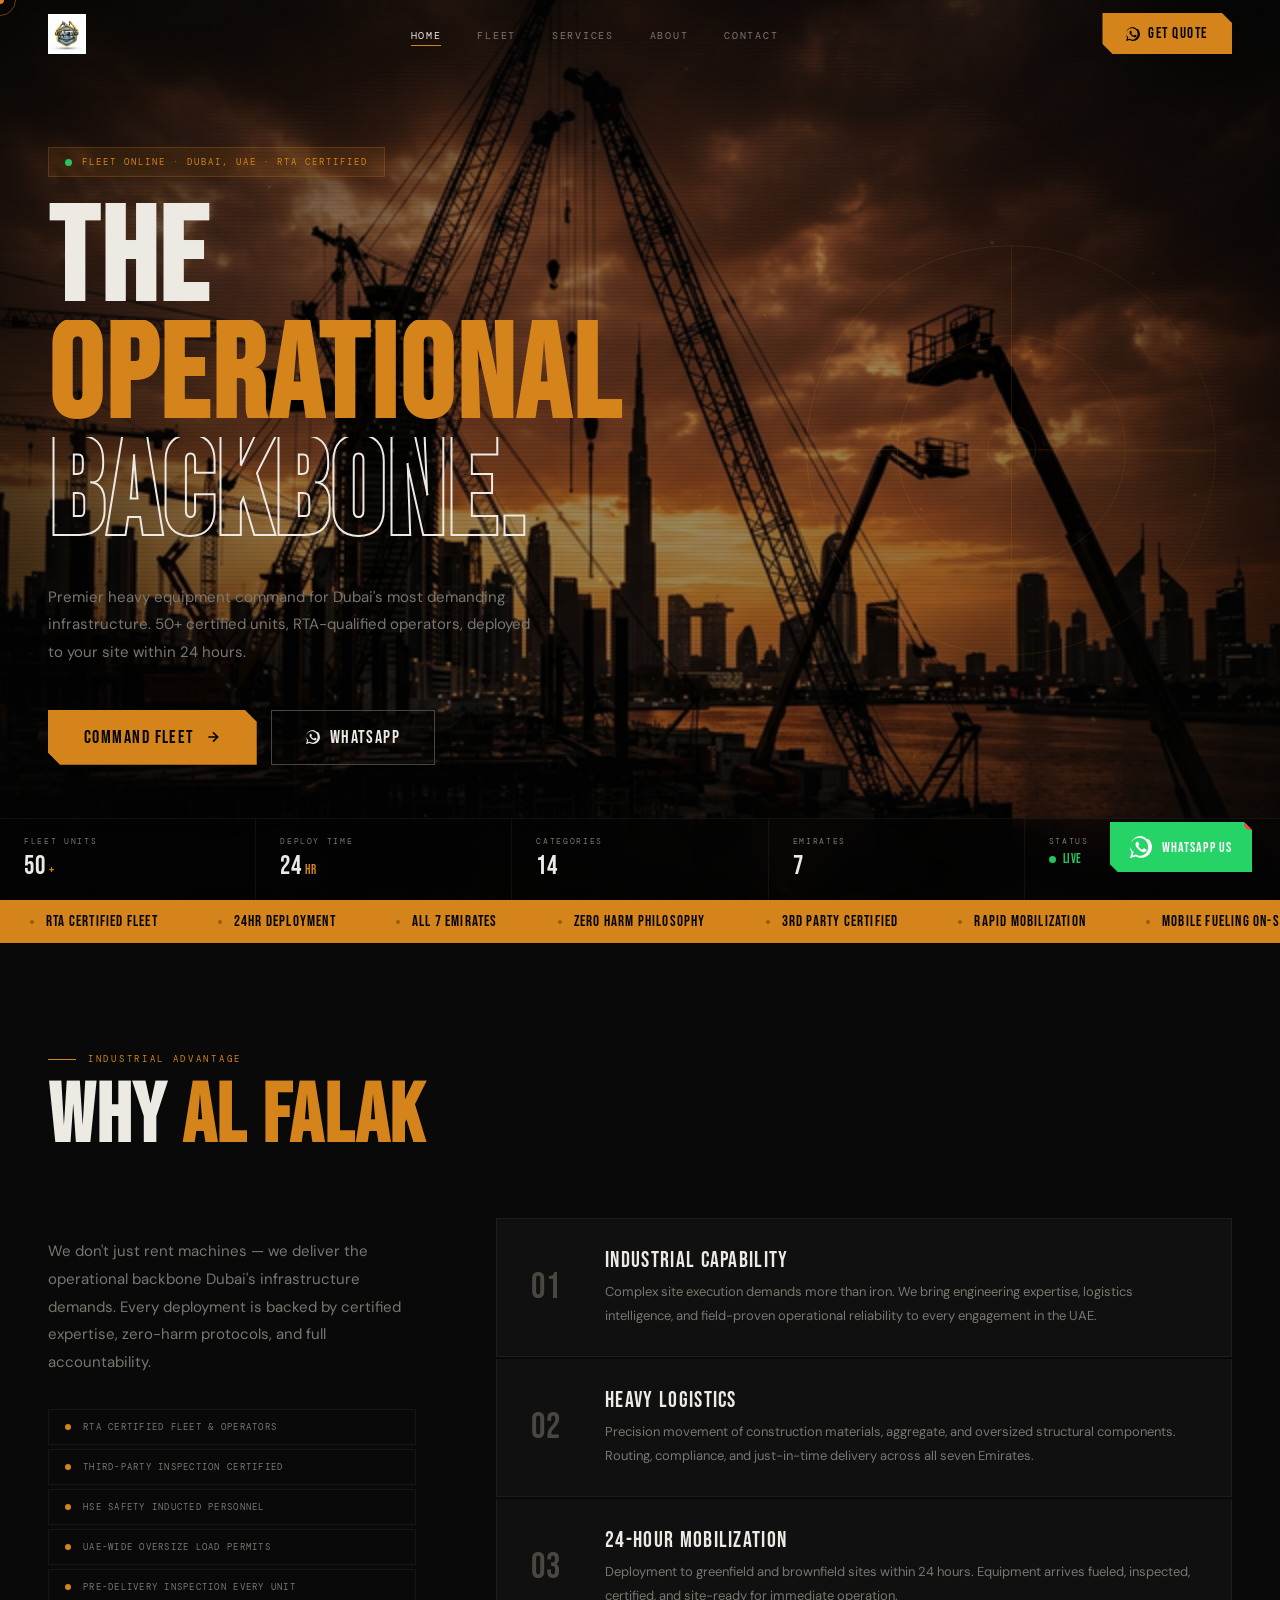
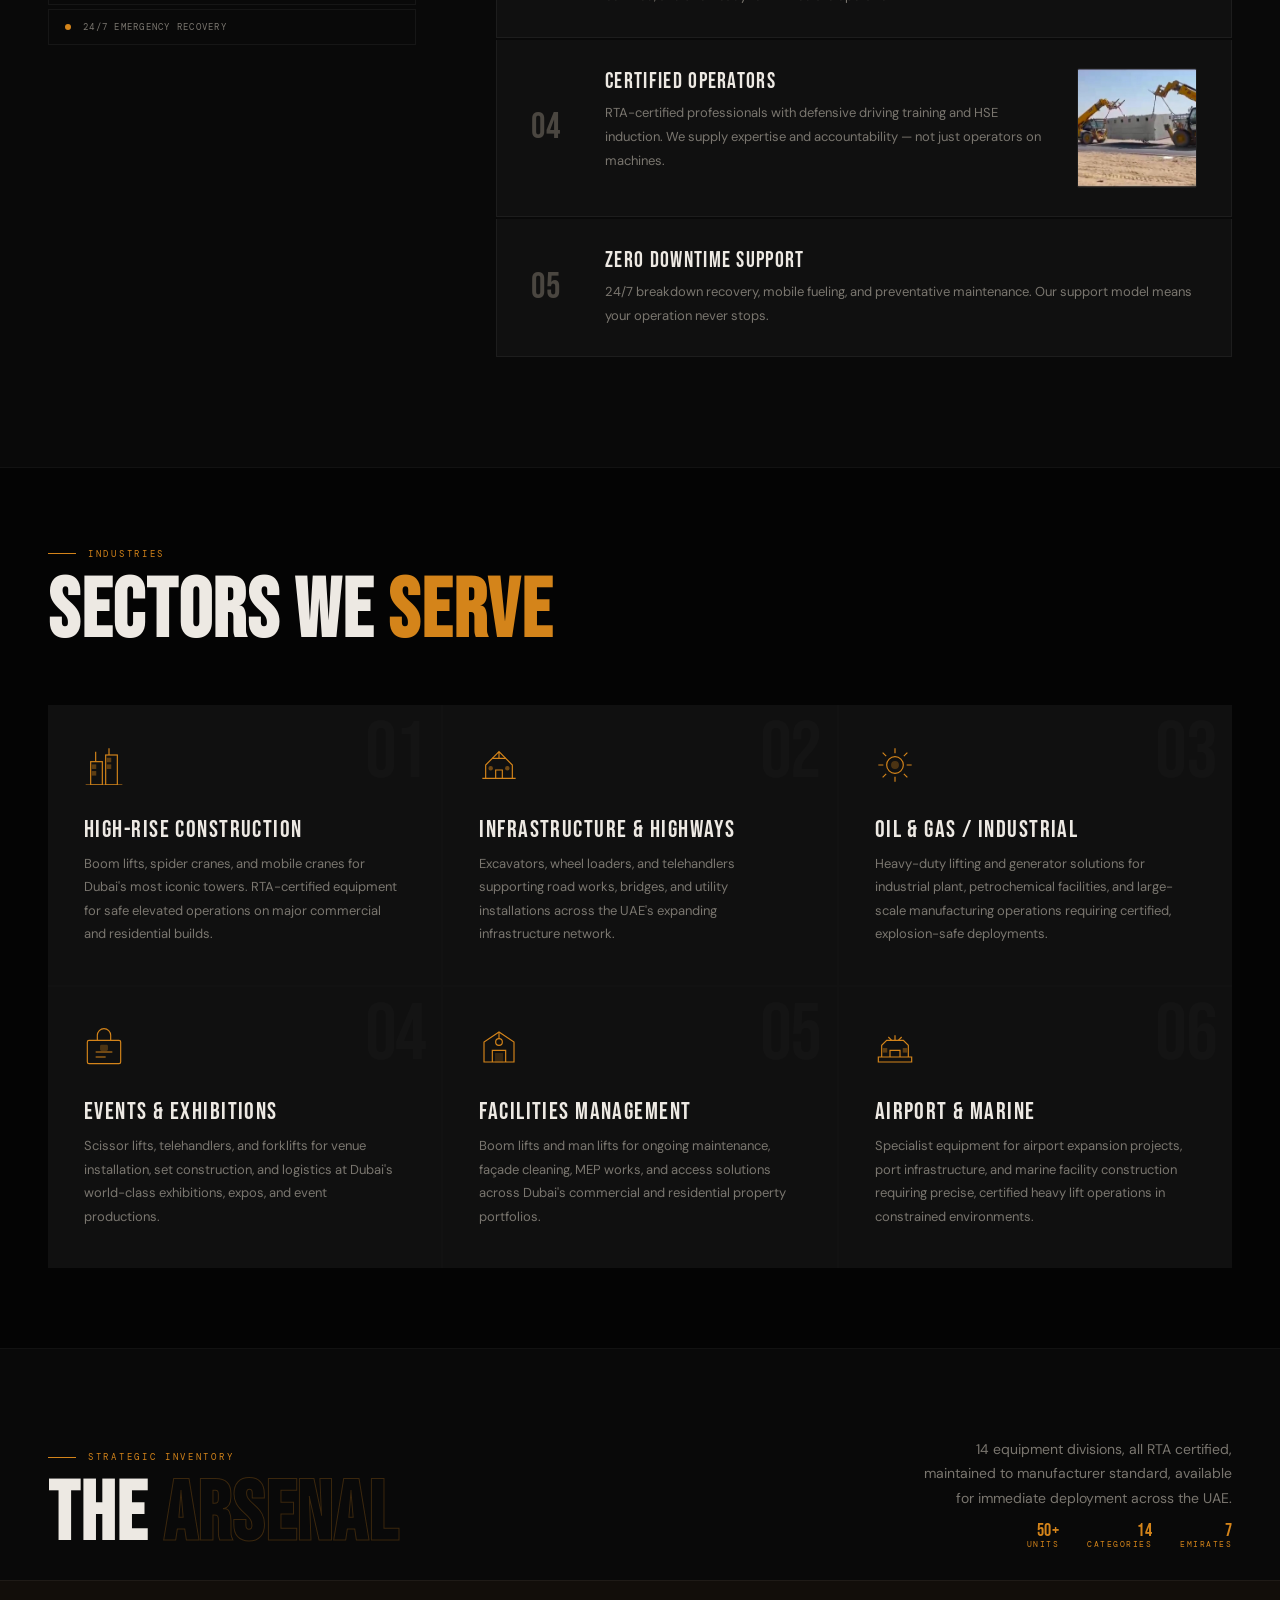
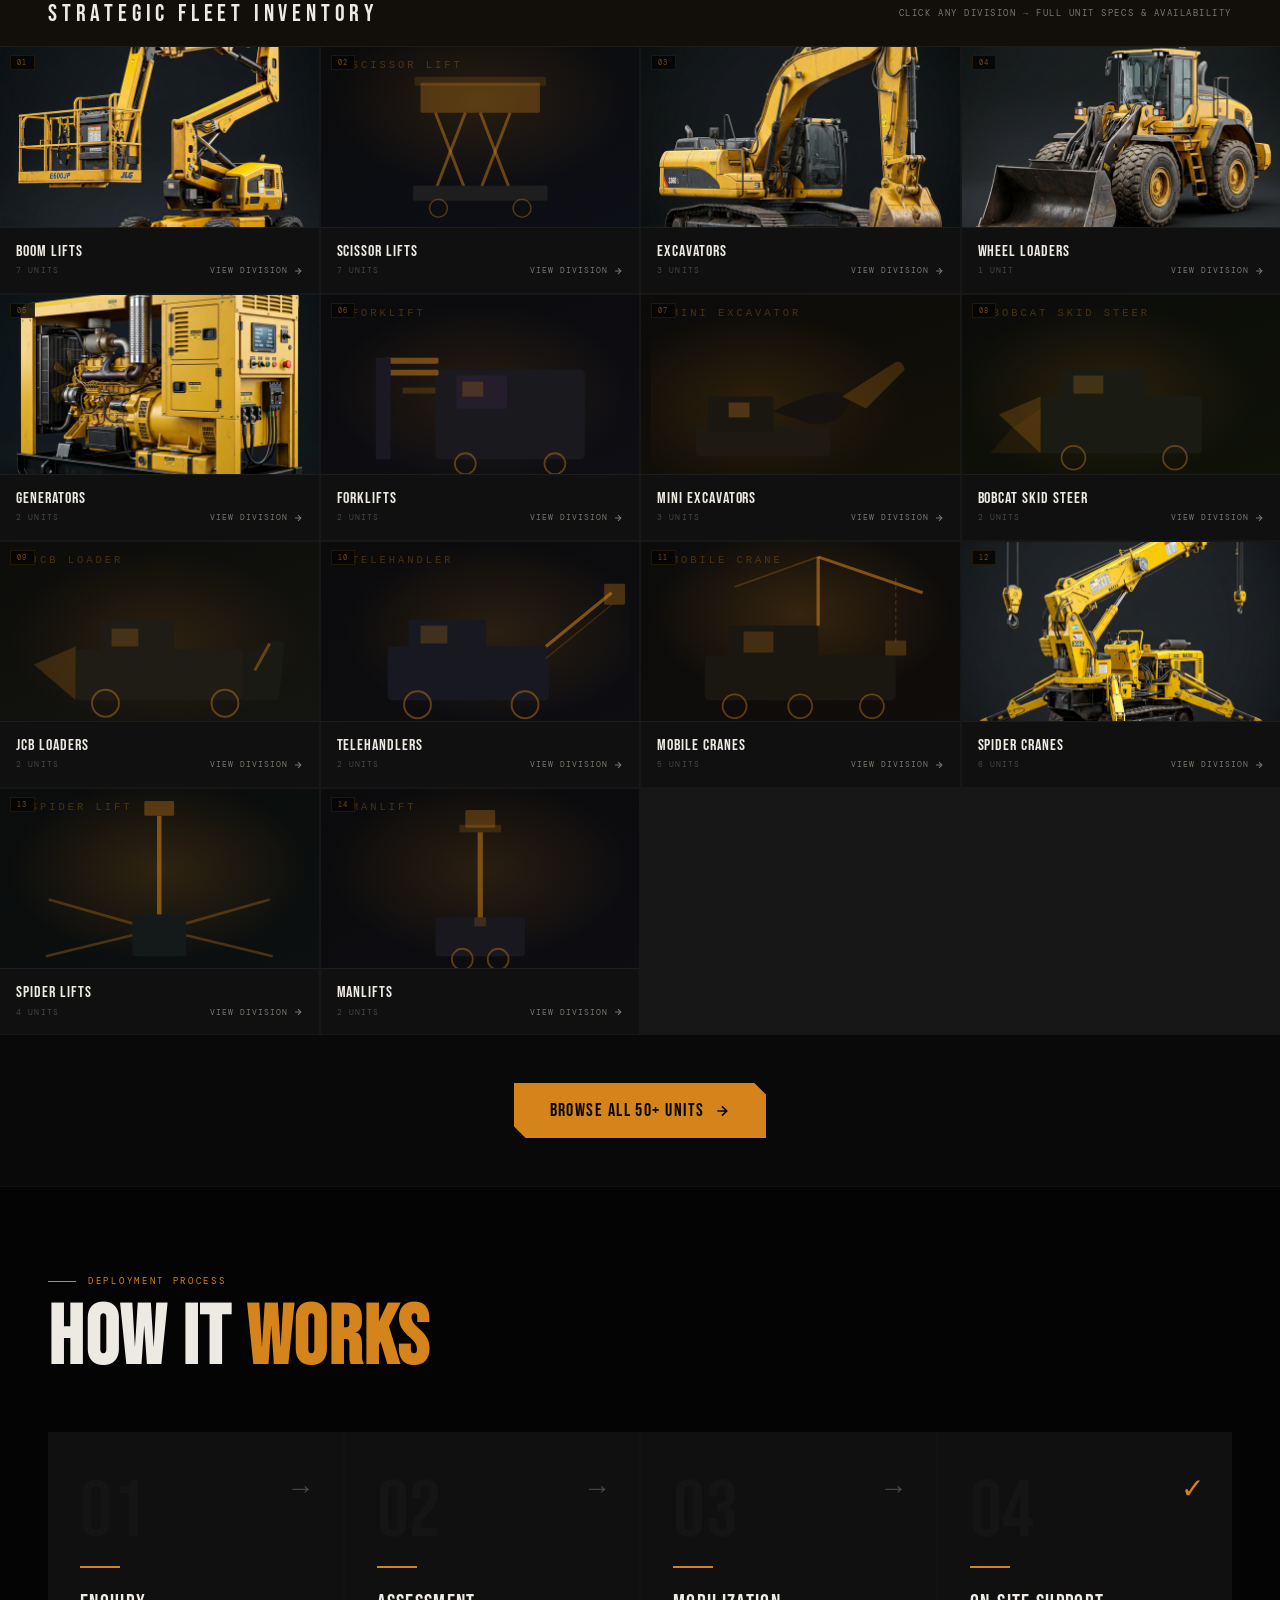
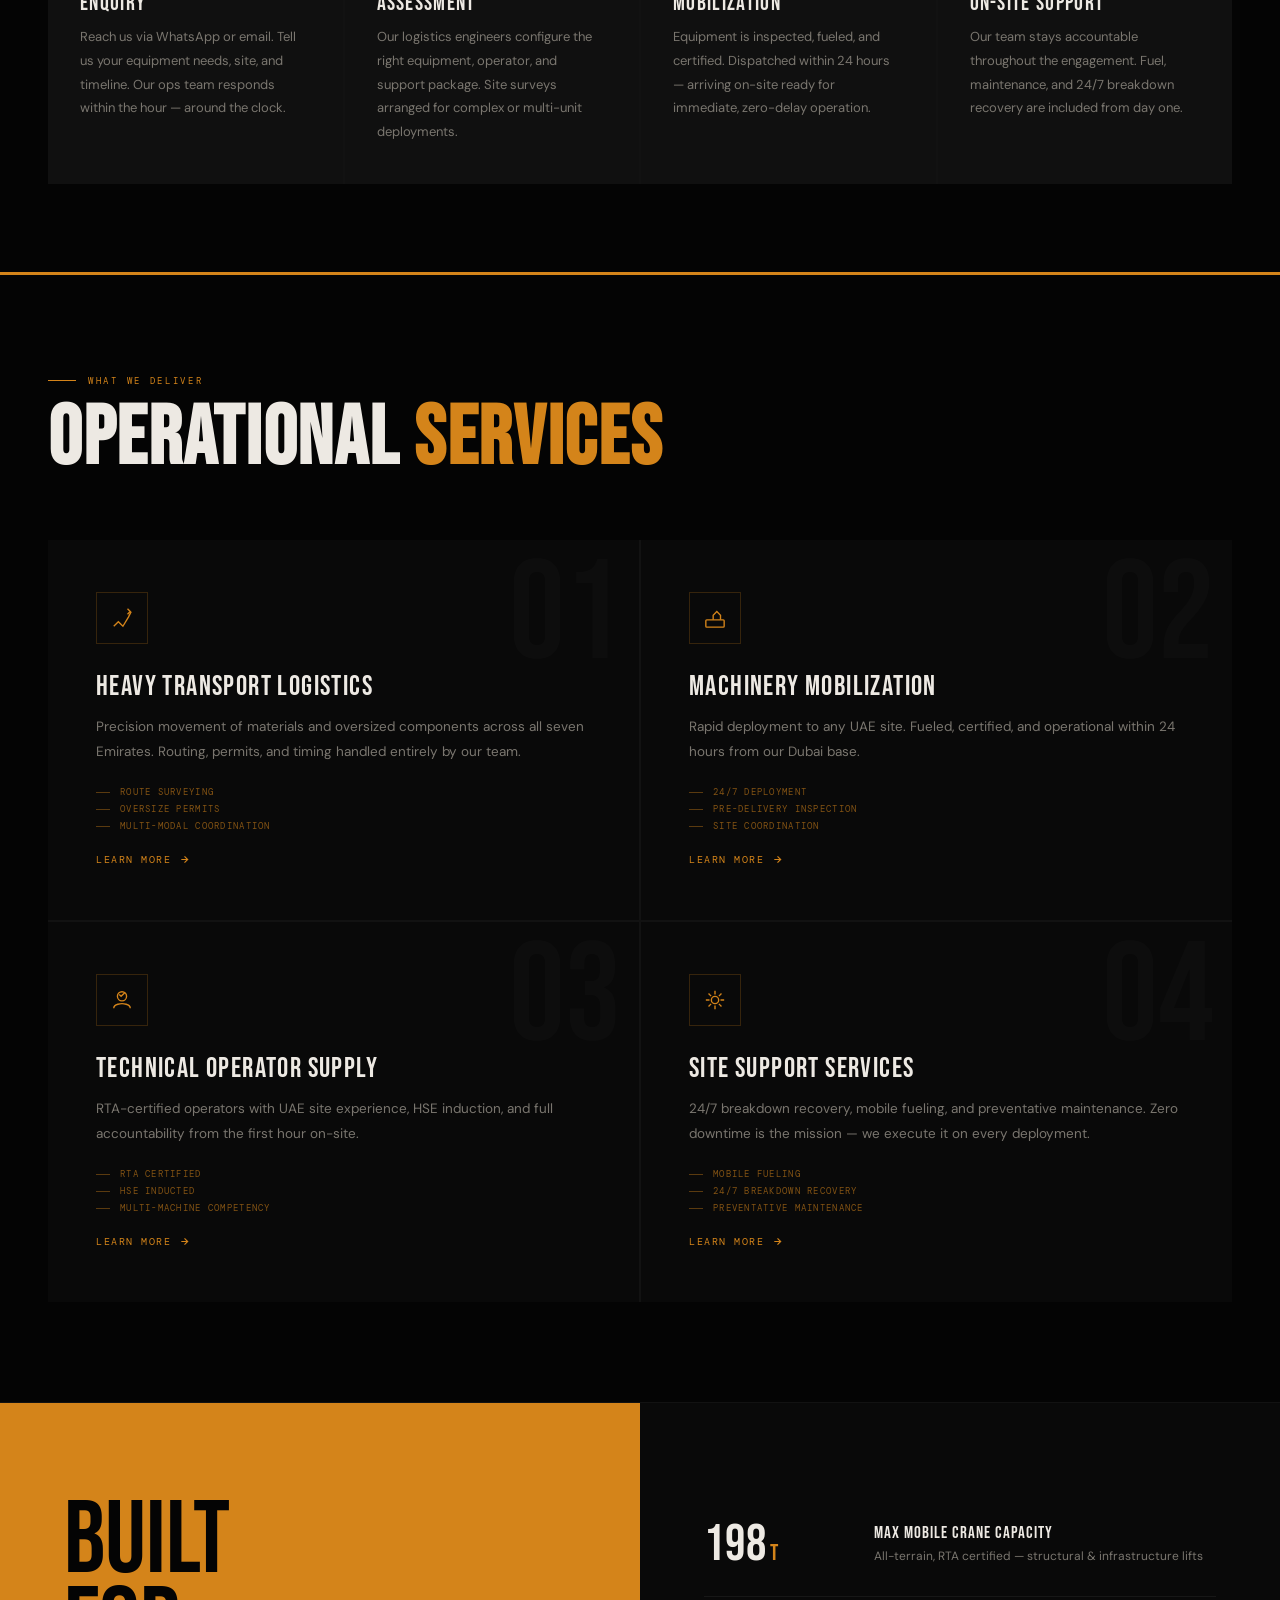
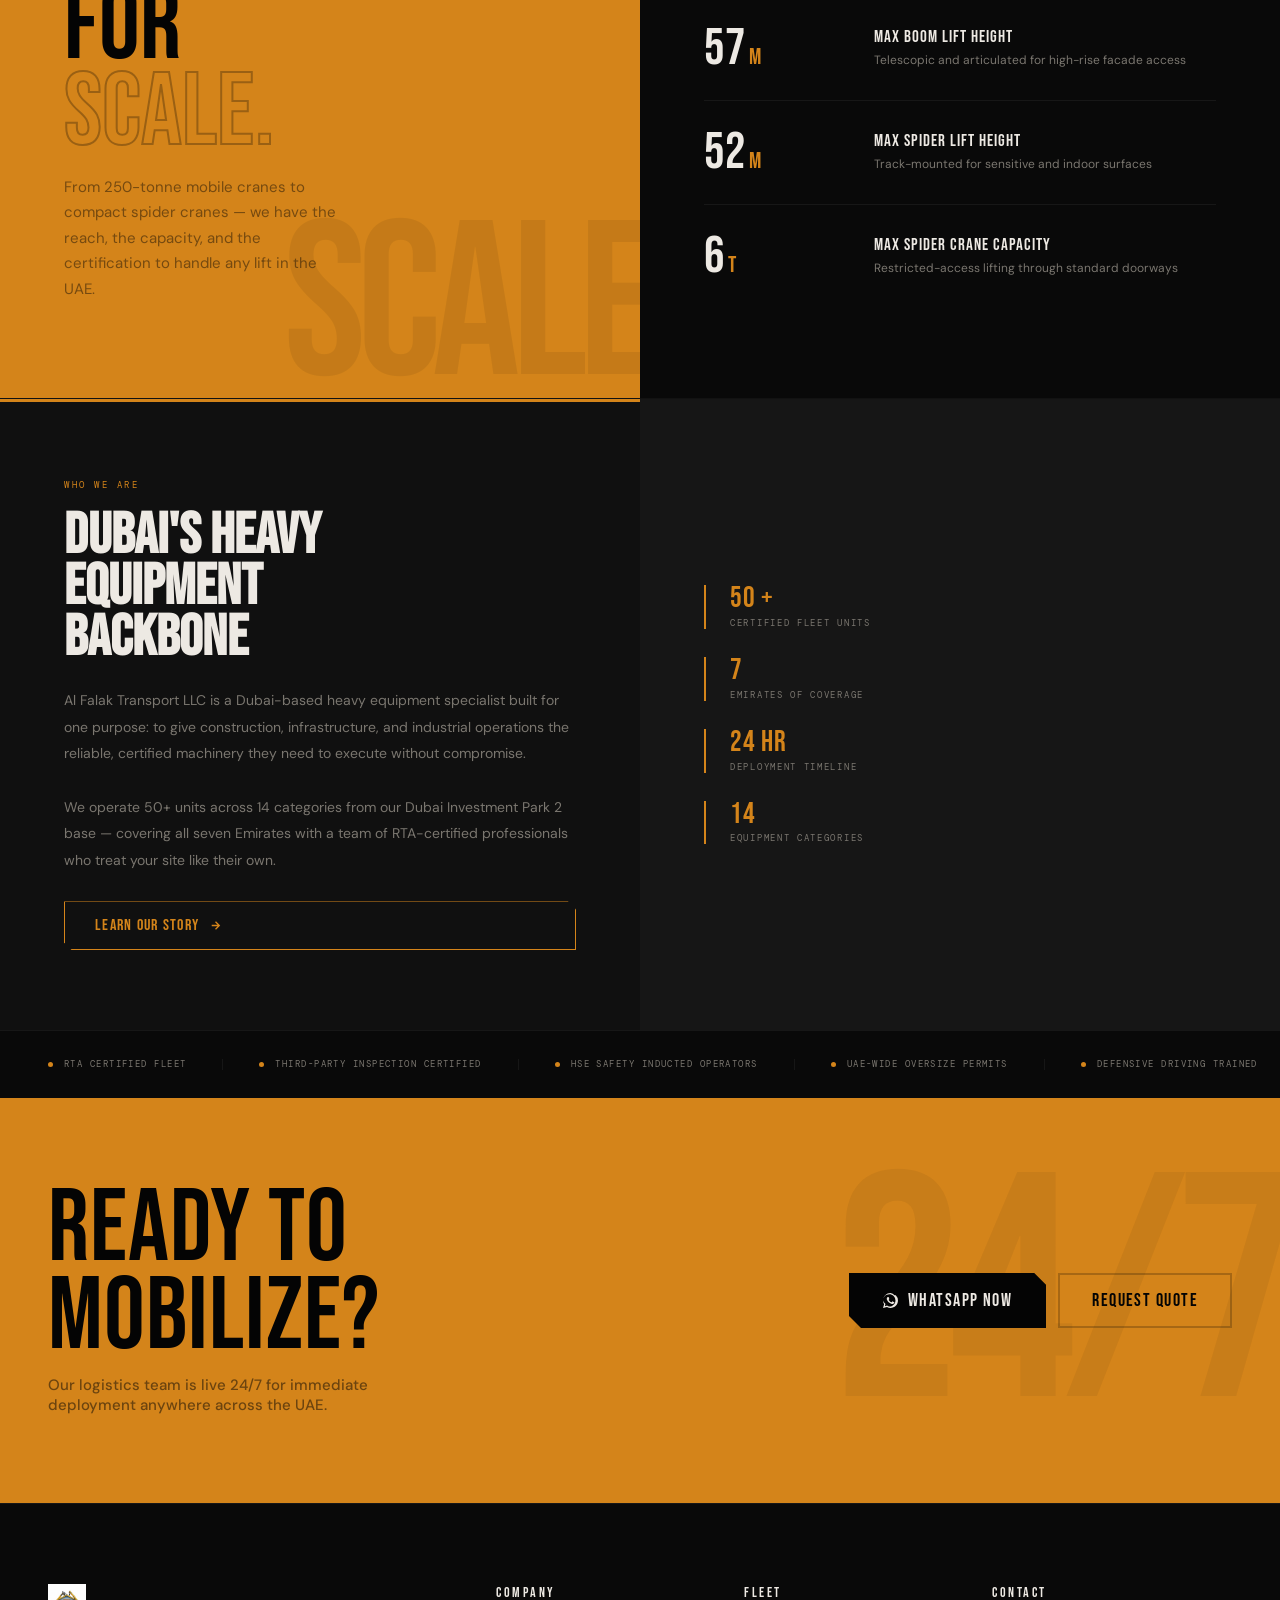
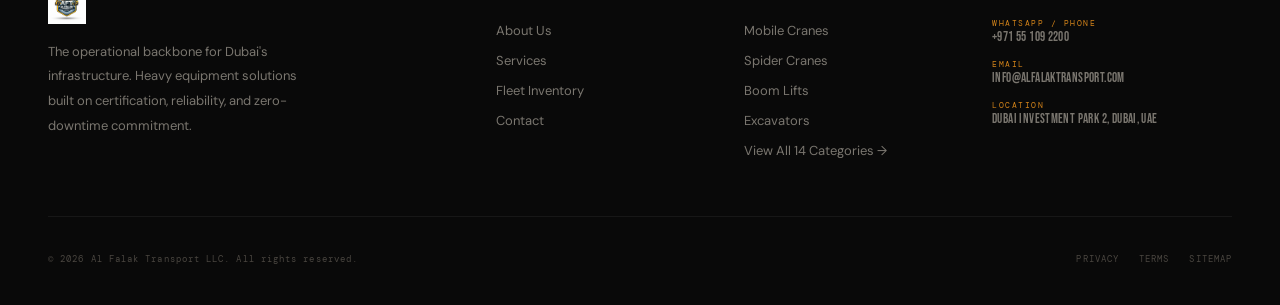
==== index.html @ 66dac96b "first commit" ====
<!DOCTYPE html>
<html lang="en">

<head>
  <meta charset="UTF-8">
  <meta name="viewport" content="width=device-width,initial-scale=1">
  <title>Al Falak Transport LLC — Dubai's Heavy Equipment Command</title>
  <link rel="preconnect" href="https://fonts.googleapis.com">
  <link
    href="https://fonts.googleapis.com/css2?family=Bebas+Neue&family=DM+Mono:ital,wght@0,300;0,400;0,500;1,300&family=DM+Sans:ital,opsz,wght@0,9..40,300;0,9..40,400;0,9..40,500;1,9..40,300&display=swap"
    rel="stylesheet">
  <style>
    :root {
      --bg: #040404;
      --s1: #090909;
      --s2: #101010;
      --s3: #161616;
      --s4: #1d1d1d;
      --border: rgba(255, 255, 255, .055);
      --ba: rgba(212, 132, 26, .22);
      --amber: #D4841A;
      --a2: #F09820;
      --adim: rgba(212, 132, 26, .1);
      --w: #EDE9E3;
      --g1: #7A766F;
      --g2: #4A4640;
      --D: 'Bebas Neue', cursive;
      --M: 'DM Mono', monospace;
      --B: 'DM Sans', sans-serif;
    }

    *,
    *::before,
    *::after {
      margin: 0;
      padding: 0;
      box-sizing: border-box
    }

    html {
      scroll-behavior: smooth
    }

    body {
      background: var(--bg);
      color: var(--w);
      font-family: var(--B);
      overflow-x: hidden;
      cursor: none
    }

    a {
      text-decoration: none;
      color: inherit
    }

    img {
      display: block;
      width: 100%;
      height: 100%;
      object-fit: cover
    }

    /* PRELOADER */
    #PL {
      position: fixed;
      inset: 0;
      z-index: 9999;
      background: var(--bg);
      display: flex;
      flex-direction: column;
      align-items: center;
      justify-content: center;
      gap: 32px;
      transition: opacity .55s ease, visibility .55s ease
    }

    #PL.done {
      opacity: 0;
      visibility: hidden;
      pointer-events: none
    }

    .pl-word {
      font-family: var(--D);
      font-size: clamp(48px, 8vw, 88px);
      letter-spacing: .1em;
      display: flex;
      overflow: hidden
    }

    .pl-l {
      display: inline-block;
      transform: translateY(120%);
      opacity: 0;
      animation: plUp .5s cubic-bezier(.16, 1, .3, 1) forwards
    }

    .pl-bar-bg {
      width: 200px;
      height: 2px;
      background: var(--g2)
    }

    .pl-bar {
      height: 100%;
      background: var(--amber);
      width: 0;
      transition: width 1.1s cubic-bezier(.16, 1, .3, 1)
    }

    .pl-st {
      font-family: var(--M);
      font-size: 9px;
      letter-spacing: .28em;
      color: var(--g1);
      text-transform: uppercase
    }

    @keyframes plUp {
      to {
        transform: translateY(0);
        opacity: 1
      }
    }

    /* CURSOR */
    #CUR {
      width: 8px;
      height: 8px;
      background: var(--amber);
      border-radius: 50%;
      position: fixed;
      pointer-events: none;
      z-index: 9990;
      transform: translate(-50%, -50%);
      transition: width .2s, height .2s
    }

    #CUR2 {
      width: 32px;
      height: 32px;
      border: 1px solid rgba(212, 132, 26, .45);
      border-radius: 50%;
      position: fixed;
      pointer-events: none;
      z-index: 9989;
      transform: translate(-50%, -50%);
      transition: all .25s
    }

    body.hov #CUR {
      width: 13px;
      height: 13px
    }

    body.hov #CUR2 {
      width: 46px;
      height: 46px;
      border-color: var(--amber)
    }

    body.click #CUR {
      transform: translate(-50%, -50%) scale(.6)
    }

    /* FLOATING WHATSAPP */
    .wa-float {
      position: fixed;
      bottom: 28px;
      right: 28px;
      z-index: 8000;
      display: flex;
      flex-direction: column;
      align-items: flex-end;
      gap: 10px
    }

    .wa-bubble {
      display: flex;
      align-items: center;
      gap: 10px;
      background: #25D366;
      padding: 14px 20px;
      clip-path: polygon(0 0, calc(100% - 8px) 0, 100% 8px, 100% 100%, 8px 100%, 0 calc(100% - 8px));
      cursor: pointer;
      transition: transform .2s;
      text-decoration: none;
      box-shadow: 0 4px 24px rgba(37, 211, 102, .3)
    }

    .wa-bubble:hover {
      transform: translateY(-3px)
    }

    .wa-bubble svg {
      flex-shrink: 0
    }

    .wa-label {
      font-family: var(--D);
      font-size: 14px;
      letter-spacing: .08em;
      color: #fff;
      white-space: nowrap
    }

    .wa-ping {
      position: absolute;
      top: -4px;
      right: -4px;
      width: 12px;
      height: 12px;
      border-radius: 50%;
      background: #ff4444;
      animation: ping 1.8s ease-in-out infinite
    }

    @keyframes ping {

      0%,
      100% {
        transform: scale(1);
        opacity: 1
      }

      50% {
        transform: scale(1.5);
        opacity: 0
      }
    }

    /* NAV */
    nav {
      position: fixed;
      top: 0;
      inset-inline: 0;
      z-index: 800;
      height: 68px;
      display: flex;
      align-items: center;
      justify-content: space-between;
      padding: 0 48px;
      border-bottom: 1px solid transparent;
      transition: background .4s, border-color .4s;
      backdrop-filter: blur(0)
    }

    nav.scrolled {
      background: rgba(4, 4, 4, .94);
      border-color: var(--border);
      backdrop-filter: blur(24px)
    }

    .logo {
      display: flex;
      align-items: center;
      gap: 12px
    }

    .lt1 {
      font-family: var(--D);
      font-size: 22px;
      letter-spacing: .12em;
      line-height: 1;
      color: var(--w)
    }

    .lt2 {
      font-family: var(--M);
      font-size: 8px;
      letter-spacing: .24em;
      color: var(--amber);
      text-transform: uppercase
    }

    .nav-links {
      display: flex;
      gap: 36px;
      list-style: none
    }

    .nav-links a {
      font-family: var(--M);
      font-size: 9.5px;
      letter-spacing: .18em;
      text-transform: uppercase;
      color: var(--g1);
      transition: color .2s;
      position: relative
    }

    .nav-links a::after {
      content: '';
      position: absolute;
      bottom: -4px;
      left: 0;
      right: 0;
      height: 1px;
      background: var(--amber);
      transform: scaleX(0);
      transform-origin: right;
      transition: transform .3s
    }

    .nav-links a:hover,
    .nav-links a.active {
      color: var(--w)
    }

    .nav-links a:hover::after,
    .nav-links a.active::after {
      transform: scaleX(1);
      transform-origin: left
    }

    .nav-cta {
      display: flex;
      align-items: center;
      gap: 8px;
      padding: 11px 24px;
      background: var(--amber);
      color: var(--bg);
      font-family: var(--D);
      font-size: 15px;
      letter-spacing: .1em;
      clip-path: polygon(0 0, calc(100% - 10px) 0, 100% 10px, 100% 100%, 10px 100%, 0 calc(100% - 10px));
      position: relative;
      overflow: hidden;
      transition: transform .2s
    }

    .nav-cta::before {
      content: '';
      position: absolute;
      inset: 0;
      background: var(--a2);
      transform: translateX(-101%);
      transition: transform .3s cubic-bezier(.16, 1, .3, 1)
    }

    .nav-cta span,
    .nav-cta svg {
      position: relative;
      z-index: 1
    }

    .nav-cta:hover::before {
      transform: translateX(0)
    }

    /* HERO */
    .hero {
      min-height: 100vh;
      position: relative;
      display: flex;
      flex-direction: column;
      justify-content: center;
      overflow: hidden;
      padding: 100px 48px 88px
    }

    #heroCanvas {
      position: absolute;
      inset: 0;
      z-index: 0
    }

    .h-grid {
      position: absolute;
      inset: 0;
      z-index: 1;
      background-image: repeating-linear-gradient(0deg, transparent, transparent 79px, rgba(212, 132, 26, .024) 79px, rgba(212, 132, 26, .024) 80px), repeating-linear-gradient(90deg, transparent, transparent 79px, rgba(212, 132, 26, .024) 79px, rgba(212, 132, 26, .024) 80px)
    }

    .h-scan {
      position: absolute;
      inset: 0;
      z-index: 2;
      background: repeating-linear-gradient(0deg, transparent, transparent 3px, rgba(0, 0, 0, .07) 3px, rgba(0, 0, 0, .07) 4px);
      pointer-events: none
    }

    .h-vig {
      position: absolute;
      inset: 0;
      z-index: 3;
      background: radial-gradient(ellipse at center, transparent 40%, rgba(4, 4, 4, .9) 100%);
      pointer-events: none
    }

    .radar {
      position: absolute;
      right: 5%;
      top: 50%;
      transform: translateY(-50%);
      width: clamp(250px, 32vw, 480px);
      aspect-ratio: 1;
      z-index: 2;
      opacity: .15
    }

    .r-ring {
      position: absolute;
      inset: 0;
      border-radius: 50%;
      border: 1px solid var(--amber)
    }

    .r-ring:nth-child(2) {
      inset: 22%
    }

    .r-ring:nth-child(3) {
      inset: 44%
    }

    .r-ring:nth-child(4) {
      inset: 66%
    }

    .r-cross {
      position: absolute;
      inset: 0;
      background: linear-gradient(var(--amber), var(--amber)) center/1px 100% no-repeat, linear-gradient(var(--amber), var(--amber)) center/100% 1px no-repeat
    }

    .r-sweep {
      position: absolute;
      inset: 0;
      border-radius: 50%;
      overflow: hidden
    }

    .r-sweep::after {
      content: '';
      position: absolute;
      top: 50%;
      left: 50%;
      width: 50%;
      height: 2px;
      background: linear-gradient(to right, transparent, var(--amber));
      transform-origin: left center;
      animation: sweep 4s linear infinite
    }

    @keyframes sweep {
      from {
        transform: rotate(0)
      }

      to {
        transform: rotate(360deg)
      }
    }

    .hero-content {
      position: relative;
      z-index: 5;
      max-width: 820px
    }

    .hero-badge {
      display: inline-flex;
      align-items: center;
      gap: 10px;
      margin-bottom: 26px;
      padding: 8px 16px;
      border: 1px solid var(--ba);
      background: var(--adim)
    }

    .hero-badge .dot {
      width: 7px;
      height: 7px;
      border-radius: 50%;
      background: #22c55e;
      animation: blink 1.4s ease-in-out infinite;
      flex-shrink: 0
    }

    .hero-badge span {
      font-family: var(--M);
      font-size: 9px;
      letter-spacing: .22em;
      color: var(--amber);
      text-transform: uppercase
    }

    @keyframes blink {

      0%,
      100% {
        opacity: 1
      }

      50% {
        opacity: .25
      }
    }

    .hero-h1 {
      font-family: var(--D);
      font-size: clamp(76px, 10.5vw, 162px);
      line-height: .87;
      letter-spacing: .02em;
      text-transform: uppercase;
      margin-bottom: 30px
    }

    .hero-h1 .line {
      display: block;
      overflow: hidden
    }

    .hero-h1 .line span {
      display: block;
      transform: translateY(110%);
      animation: slideUp .9s cubic-bezier(.16, 1, .3, 1) forwards
    }

    .hero-h1 .l1 span {
      animation-delay: .1s
    }

    .hero-h1 .l2 span {
      animation-delay: .22s;
      color: var(--amber)
    }

    .hero-h1 .l3 span {
      animation-delay: .34s
    }

    .hero-h1 .stroke {
      -webkit-text-stroke: 2px var(--w);
      color: transparent
    }

    .hero-desc {
      font-size: 15px;
      line-height: 1.82;
      color: var(--g1);
      max-width: 500px;
      margin-bottom: 44px;
      opacity: 0;
      animation: fadeUp .8s ease .7s forwards
    }

    .hero-ctas {
      display: flex;
      gap: 14px;
      flex-wrap: wrap;
      opacity: 0;
      animation: fadeUp .8s ease .86s forwards
    }

    .btn-fire {
      display: inline-flex;
      align-items: center;
      gap: 10px;
      padding: 17px 36px;
      background: var(--amber);
      color: var(--bg);
      font-family: var(--D);
      font-size: 18px;
      letter-spacing: .08em;
      clip-path: polygon(0 0, calc(100% - 12px) 0, 100% 12px, 100% 100%, 12px 100%, 0 calc(100% - 12px));
      position: relative;
      overflow: hidden;
      transition: transform .2s
    }

    .btn-fire::before {
      content: '';
      position: absolute;
      inset: 0;
      background: var(--a2);
      transform: translateX(-101%);
      transition: transform .35s cubic-bezier(.16, 1, .3, 1)
    }

    .btn-fire:hover {
      transform: translateY(-3px)
    }

    .btn-fire:hover::before {
      transform: translateX(0)
    }

    .btn-fire span,
    .btn-fire svg {
      position: relative;
      z-index: 1
    }

    .btn-outline {
      display: inline-flex;
      align-items: center;
      gap: 10px;
      padding: 16px 34px;
      border: 1px solid var(--g2);
      color: var(--w);
      font-family: var(--D);
      font-size: 18px;
      letter-spacing: .08em;
      transition: border-color .2s, color .2s, transform .2s
    }

    .btn-outline:hover {
      border-color: var(--amber);
      color: var(--amber);
      transform: translateY(-3px)
    }

    .hero-strip {
      position: absolute;
      bottom: 0;
      inset-inline: 0;
      z-index: 5;
      display: flex;
      border-top: 1px solid var(--border);
      background: rgba(4, 4, 4, .55);
      backdrop-filter: blur(16px)
    }

    .hs-item {
      flex: 1;
      padding: 18px 24px;
      border-right: 1px solid var(--border);
      display: flex;
      flex-direction: column;
      gap: 5px
    }

    .hs-item:last-child {
      border-right: none
    }

    .hs-lbl {
      font-family: var(--M);
      font-size: 7.5px;
      letter-spacing: .22em;
      color: var(--g1);
      text-transform: uppercase
    }

    .hs-val {
      font-family: var(--D);
      font-size: 26px;
      letter-spacing: .04em;
      color: var(--w);
      display: flex;
      align-items: baseline;
      gap: 3px
    }

    .hs-val .u {
      font-size: 13px;
      color: var(--amber)
    }

    /* TICKER */
    .ticker {
      background: var(--amber);
      padding: 12px 0;
      overflow: hidden
    }

    .ticker-track {
      display: flex;
      width: max-content;
      animation: tickRoll 24s linear infinite
    }

    .ticker-item {
      display: flex;
      align-items: center;
      gap: 12px;
      padding: 0 30px;
      white-space: nowrap;
      font-family: var(--D);
      font-size: 15px;
      letter-spacing: .08em;
      color: var(--bg)
    }

    .ticker-sep {
      width: 4px;
      height: 4px;
      background: rgba(4, 4, 4, .3);
      border-radius: 50%;
      flex-shrink: 0
    }

    @keyframes tickRoll {
      from {
        transform: translateX(0)
      }

      to {
        transform: translateX(-50%)
      }
    }

    /* WHY SECTION — dark bg */
    .why-sec {
      padding: 110px 48px;
      background: var(--s1)
    }

    .sec-label {
      font-family: var(--M);
      font-size: 9px;
      letter-spacing: .3em;
      color: var(--amber);
      text-transform: uppercase;
      display: flex;
      align-items: center;
      gap: 12px;
      margin-bottom: 16px
    }

    .sec-label::before {
      content: '';
      width: 28px;
      height: 1px;
      background: var(--amber);
      flex-shrink: 0
    }

    .sec-h {
      font-family: var(--D);
      font-size: clamp(50px, 6.5vw, 104px);
      line-height: .88;
      letter-spacing: .02em;
      text-transform: uppercase
    }

    .sec-h .acc {
      color: var(--amber)
    }

    .sec-h .ghost {
      -webkit-text-stroke: 1px rgba(212, 132, 26, .25);
      color: transparent
    }

    .why-layout {
      display: grid;
      grid-template-columns: 1fr 2fr;
      gap: 80px;
      align-items: start;
      margin-top: 64px
    }

    .why-sticky {
      position: sticky;
      top: 100px
    }

    .why-sub {
      font-size: 15px;
      line-height: 1.85;
      color: var(--g1);
      margin-top: 20px;
      margin-bottom: 32px
    }

    .why-certs {
      display: flex;
      flex-direction: column;
      gap: 4px
    }

    .cert-row {
      display: flex;
      align-items: center;
      gap: 12px;
      padding: 11px 16px;
      border: 1px solid var(--border);
      font-family: var(--M);
      font-size: 9px;
      letter-spacing: .14em;
      color: var(--g1);
      text-transform: uppercase;
      transition: border-color .3s, color .3s, background .3s
    }

    .cert-row:hover {
      border-color: var(--ba);
      color: var(--amber);
      background: rgba(212, 132, 26, .03)
    }

    .cert-dot {
      width: 6px;
      height: 6px;
      border-radius: 50%;
      background: var(--amber);
      flex-shrink: 0
    }

    .why-cards {
      display: flex;
      flex-direction: column;
      gap: 2px
    }

    .wc {
      display: grid;
      grid-template-columns: 52px 1fr;
      gap: 22px;
      padding: 28px 34px;
      background: var(--s2);
      border: 1px solid var(--border);
      border-top: none;
      position: relative;
      overflow: hidden;
      transition: background .3s, border-color .3s;
      cursor: default
    }

    .wc:first-child {
      border-top: 1px solid var(--border)
    }

    .wc::before {
      content: '';
      position: absolute;
      left: 0;
      top: 0;
      bottom: 0;
      width: 3px;
      background: var(--amber);
      transform: scaleY(0);
      transform-origin: bottom;
      transition: transform .4s cubic-bezier(.16, 1, .3, 1)
    }

    .wc:hover {
      background: var(--s3);
      border-color: var(--ba)
    }

    .wc:hover::before {
      transform: scaleY(1)
    }

    .wc-n {
      font-family: var(--D);
      font-size: 36px;
      letter-spacing: .04em;
      color: var(--g2);
      align-self: center;
      transition: color .3s
    }

    .wc:hover .wc-n {
      color: var(--amber)
    }

    .wc-ttl {
      font-family: var(--D);
      font-size: 22px;
      letter-spacing: .06em;
      text-transform: uppercase;
      color: var(--w);
      margin-bottom: 6px
    }

    .wc-txt {
      font-size: 13px;
      line-height: 1.85;
      color: var(--g1)
    }

    /* SECTORS — slightly lighter + amber line */
    .sectors-sec {
      background: var(--bg);
      border-top: 1px solid var(--border);
      border-bottom: 1px solid var(--border);
      padding: 80px 48px
    }

    .sectors-grid {
      display: grid;
      grid-template-columns: repeat(3, 1fr);
      gap: 2px;
      background: var(--border);
      margin-top: 56px
    }

    .sector-card {
      background: var(--s2);
      padding: 40px 36px;
      position: relative;
      overflow: hidden;
      transition: background .3s;
      cursor: default
    }

    .sector-card:hover {
      background: var(--s3)
    }

    .sc-icon {
      width: 48px;
      height: 48px;
      margin-bottom: 22px;
      color: var(--amber);
      transition: transform .3s
    }

    .sector-card:hover .sc-icon {
      transform: translateY(-3px)
    }

    .sc-ttl {
      font-family: var(--D);
      font-size: 24px;
      letter-spacing: .06em;
      text-transform: uppercase;
      color: var(--w);
      margin-bottom: 8px
    }

    .sc-txt {
      font-size: 13px;
      line-height: 1.8;
      color: var(--g1)
    }

    .sc-ghost {
      position: absolute;
      right: 16px;
      top: 8px;
      font-family: var(--D);
      font-size: 80px;
      line-height: 1;
      color: rgba(255, 255, 255, .02);
      letter-spacing: -.02em;
      pointer-events: none;
      text-transform: uppercase;
      transition: color .4s
    }

    .sector-card:hover .sc-ghost {
      color: rgba(212, 132, 26, .04)
    }

    /* FLEET SECTION */
    .fleet-sec {
      background: var(--s1);
      overflow: hidden
    }

    .fleet-hd {
      padding: 88px 48px 0;
      display: grid;
      grid-template-columns: 1fr 1fr;
      gap: 40px;
      align-items: end
    }

    .fleet-hd-right {
      display: flex;
      flex-direction: column;
      align-items: flex-end;
      gap: 12px
    }

    .fleet-hd-sub {
      font-size: 14px;
      color: var(--g1);
      line-height: 1.75;
      text-align: right;
      max-width: 320px
    }

    .fleet-counts {
      display: flex;
      gap: 28px
    }

    .fc-item {
      display: flex;
      flex-direction: column;
      align-items: flex-end
    }

    .fci-val {
      font-family: var(--D);
      font-size: 38px;
      letter-spacing: .03em;
      color: var(--w);
      line-height: 1;
      display: flex;
      align-items: baseline;
      gap: 2px
    }

    .fci-val span {
      font-size: 18px;
      color: var(--amber)
    }

    .fci-lbl {
      font-family: var(--M);
      font-size: 7.5px;
      letter-spacing: .18em;
      color: var(--g1);
      text-transform: uppercase
    }

    .arsenal-bar {
      margin-top: 28px;
      padding: 18px 48px;
      border-top: 1px solid var(--border);
      border-bottom: 1px solid var(--border);
      background: rgba(212, 132, 26, .04);
      display: flex;
      align-items: center;
      justify-content: space-between;
      flex-wrap: wrap;
      gap: 12px
    }

    .ab-title {
      font-family: var(--D);
      font-size: clamp(16px, 2vw, 24px);
      letter-spacing: .2em;
      text-transform: uppercase;
      color: var(--w)
    }

    .ab-sub {
      font-family: var(--M);
      font-size: 8.5px;
      letter-spacing: .18em;
      color: var(--g1);
      text-transform: uppercase
    }

    /* CATEGORY GRID — 4 col, machine SVG art */
    .div-grid {
      display: grid;
      grid-template-columns: repeat(4, 1fr);
      gap: 2px;
      background: var(--border)
    }

    .div-card {
      background: var(--s2);
      position: relative;
      overflow: hidden;
      display: flex;
      flex-direction: column;
      cursor: pointer;
      transition: background .3s;
      text-decoration: none;
      color: inherit;
      border: none
    }

    .div-card:hover {
      background: var(--s3)
    }

    .div-img {
      position: relative;
      overflow: hidden;
      flex-shrink: 0;
      background: var(--s3);
      aspect-ratio: 16/9
    }

    .div-img img {
      position: absolute;
      inset: 0;
      width: 100%;
      height: 100%;
      object-fit: cover;
      transition: transform .6s cubic-bezier(.16, 1, .3, 1)
    }

    .div-card:hover .div-img img {
      transform: scale(1.06)
    }

    .div-img svg.mach {
      position: absolute;
      inset: 0;
      width: 100%;
      height: 100%
    }

    .div-body {
      padding: 14px 16px 17px;
      border-top: 1px solid var(--border);
      transition: border-color .3s
    }

    .div-card:hover .div-body {
      border-color: var(--ba)
    }

    .div-name {
      font-family: var(--D);
      font-size: 16px;
      letter-spacing: .06em;
      text-transform: uppercase;
      color: var(--w);
      margin-bottom: 5px;
      transition: color .22s
    }

    .div-card:hover .div-name {
      color: var(--amber)
    }

    .div-meta {
      display: flex;
      justify-content: space-between;
      align-items: center
    }

    .div-units {
      font-family: var(--M);
      font-size: 7.5px;
      letter-spacing: .15em;
      color: var(--g2);
      text-transform: uppercase;
      transition: color .2s
    }

    .div-card:hover .div-units {
      color: rgba(212, 132, 26, .45)
    }

    .div-cta {
      display: inline-flex;
      align-items: center;
      gap: 5px;
      font-family: var(--M);
      font-size: 7.5px;
      letter-spacing: .13em;
      text-transform: uppercase;
      color: var(--g1);
      transition: color .2s, gap .2s;
      white-space: nowrap
    }

    .div-card:hover .div-cta {
      color: var(--amber);
      gap: 8px
    }

    .div-num {
      position: absolute;
      top: 8px;
      left: 10px;
      z-index: 3;
      font-family: var(--M);
      font-size: 7px;
      letter-spacing: .2em;
      color: rgba(212, 132, 26, .55);
      background: rgba(4, 4, 4, .85);
      padding: 2px 6px;
      border: 1px solid rgba(212, 132, 26, .14)
    }

    .div-corner {
      position: absolute;
      top: 0;
      right: 0;
      width: 0;
      height: 0;
      border-style: solid;
      border-width: 0 34px 34px 0;
      border-color: transparent var(--amber) transparent transparent;
      z-index: 3;
      opacity: 0;
      transition: opacity .22s
    }

    .div-card:hover .div-corner {
      opacity: 1
    }

    .fleet-more {
      text-align: center;
      padding: 48px;
      border-top: 1px solid var(--border);
      background: var(--s1)
    }

    /* PROCESS */
    .process {
      background: var(--bg);
      border-top: 1px solid var(--border);
      padding: 88px 48px
    }

    .proc-grid {
      display: grid;
      grid-template-columns: repeat(4, 1fr);
      gap: 2px;
      background: var(--border);
      margin-top: 56px
    }

    .proc-step {
      background: var(--s2);
      padding: 40px 32px;
      position: relative;
      overflow: hidden;
      transition: background .3s
    }

    .proc-step:hover {
      background: var(--s3)
    }

    .ps-n {
      font-family: var(--D);
      font-size: 80px;
      letter-spacing: .01em;
      color: rgba(255, 255, 255, .025);
      line-height: 1;
      margin-bottom: 14px;
      transition: color .35s
    }

    .proc-step:hover .ps-n {
      color: rgba(212, 132, 26, .1)
    }

    .ps-line {
      width: 40px;
      height: 2px;
      background: var(--amber);
      margin-bottom: 22px;
      position: relative;
      overflow: hidden
    }

    .ps-line::after {
      content: '';
      position: absolute;
      inset: 0;
      background: var(--a2);
      transform: scaleX(0);
      transform-origin: left;
      transition: transform .5s cubic-bezier(.16, 1, .3, 1)
    }

    .proc-step:hover .ps-line::after {
      transform: scaleX(1)
    }

    .ps-ttl {
      font-family: var(--D);
      font-size: 22px;
      letter-spacing: .06em;
      text-transform: uppercase;
      color: var(--w);
      margin-bottom: 8px
    }

    .ps-txt {
      font-size: 13px;
      line-height: 1.82;
      color: var(--g1)
    }

    .ps-arrow {
      position: absolute;
      top: 40px;
      right: 28px;
      font-family: var(--D);
      font-size: 28px;
      color: var(--g2);
      transition: color .3s, transform .3s
    }

    .proc-step:hover .ps-arrow {
      color: var(--amber);
      transform: translate(3px, -3px)
    }

    /* SERVICES — pure black bg for contrast */
    .svc-sec {
      background: var(--bg);
      border-top: 3px solid var(--amber);
      padding: 100px 48px
    }

    .svc-grid {
      display: grid;
      grid-template-columns: repeat(2, 1fr);
      gap: 2px;
      background: var(--border);
      margin-top: 64px
    }

    .svc-card {
      background: var(--s1);
      padding: 52px 48px;
      position: relative;
      overflow: hidden;
      transition: background .3s
    }

    .svc-card:hover {
      background: var(--s2)
    }

    .svc-num {
      position: absolute;
      right: 18px;
      top: 6px;
      font-family: var(--D);
      font-size: 140px;
      line-height: 1;
      color: rgba(255, 255, 255, .02);
      pointer-events: none;
      transition: color .4s
    }

    .svc-card:hover .svc-num {
      color: rgba(212, 132, 26, .04)
    }

    .svc-icon {
      width: 52px;
      height: 52px;
      border: 1px solid var(--ba);
      display: flex;
      align-items: center;
      justify-content: center;
      margin-bottom: 26px;
      color: var(--amber);
      transition: background .3s
    }

    .svc-card:hover .svc-icon {
      background: var(--adim)
    }

    .svc-ttl {
      font-family: var(--D);
      font-size: 28px;
      letter-spacing: .05em;
      text-transform: uppercase;
      color: var(--w);
      margin-bottom: 12px
    }

    .svc-txt {
      font-size: 13.5px;
      line-height: 1.85;
      color: var(--g1);
      margin-bottom: 22px
    }

    .svc-tags {
      display: flex;
      flex-direction: column;
      gap: 6px
    }

    .svc-tag {
      font-family: var(--M);
      font-size: 8.5px;
      letter-spacing: .15em;
      color: rgba(212, 132, 26, .6);
      text-transform: uppercase;
      display: flex;
      align-items: center;
      gap: 10px
    }

    .svc-tag::before {
      content: '';
      width: 14px;
      height: 1px;
      background: var(--amber);
      opacity: .4;
      flex-shrink: 0
    }

    .svc-link {
      display: inline-flex;
      align-items: center;
      gap: 8px;
      margin-top: 22px;
      font-family: var(--M);
      font-size: 9.5px;
      letter-spacing: .16em;
      color: var(--amber);
      text-transform: uppercase;
      transition: gap .2s
    }

    .svc-link:hover {
      gap: 14px
    }

    /* SCALE — split amber / dark */
    .scale {
      display: grid;
      grid-template-columns: 1fr 1fr;
      border-top: 1px solid var(--border)
    }

    .scale-left {
      background: var(--amber);
      padding: 96px 64px;
      position: relative;
      overflow: hidden;
      display: flex;
      flex-direction: column;
      justify-content: center
    }

    .scale-left::before {
      content: 'SCALE';
      position: absolute;
      bottom: -20px;
      right: -10px;
      font-family: var(--D);
      font-size: 220px;
      line-height: 1;
      color: rgba(4, 4, 4, .07);
      pointer-events: none;
      letter-spacing: -.04em
    }

    .scale-h {
      font-family: var(--D);
      font-size: clamp(64px, 8vw, 140px);
      line-height: .84;
      text-transform: uppercase;
      color: var(--bg);
      position: relative;
      z-index: 1
    }

    .scale-h .out {
      -webkit-text-stroke: 2px rgba(4, 4, 4, .28);
      color: transparent
    }

    .scale-sub {
      font-size: 15px;
      color: rgba(4, 4, 4, .45);
      margin-top: 18px;
      max-width: 280px;
      line-height: 1.7;
      position: relative;
      z-index: 1
    }

    .scale-right {
      background: var(--s1);
      padding: 64px 64px;
      display: flex;
      flex-direction: column;
      justify-content: center
    }

    .sm {
      padding: 26px 0;
      border-bottom: 1px solid var(--border);
      display: grid;
      grid-template-columns: 150px 1fr;
      gap: 20px;
      align-items: center
    }

    .sm:first-child {
      padding-top: 0
    }

    .sm:last-child {
      border-bottom: none;
      padding-bottom: 0
    }

    .sm-val {
      font-family: var(--D);
      font-size: clamp(40px, 4vw, 62px);
      letter-spacing: .02em;
      color: var(--w);
      line-height: 1;
      display: flex;
      align-items: baseline;
      gap: 3px
    }

    .sm-val .u {
      font-size: .44em;
      color: var(--amber)
    }

    .sm-ttl {
      font-family: var(--D);
      font-size: 17px;
      letter-spacing: .06em;
      text-transform: uppercase;
      color: var(--w);
      margin-bottom: 4px
    }

    .sm-sub {
      font-size: 12px;
      color: var(--g1);
      line-height: 1.6
    }

    /* ABOUT TEASER */
    .about-tease {
      display: grid;
      grid-template-columns: 1fr 1fr;
      border-top: 1px solid var(--border)
    }

    .at-left {
      background: var(--s2);
      padding: 80px 64px;
      display: flex;
      flex-direction: column;
      justify-content: center;
      position: relative;
      overflow: hidden
    }

    .at-left::before {
      content: '';
      position: absolute;
      top: 0;
      left: 0;
      right: 0;
      height: 3px;
      background: var(--amber)
    }

    .at-label {
      font-family: var(--M);
      font-size: 9px;
      letter-spacing: .28em;
      color: var(--amber);
      text-transform: uppercase;
      margin-bottom: 20px
    }

    .at-h {
      font-family: var(--D);
      font-size: clamp(40px, 4.5vw, 72px);
      line-height: .88;
      text-transform: uppercase;
      color: var(--w);
      margin-bottom: 24px
    }

    .at-p {
      font-size: 14px;
      line-height: 1.9;
      color: var(--g1);
      margin-bottom: 28px
    }

    .btn-amber-ghost {
      display: inline-flex;
      align-items: center;
      gap: 10px;
      padding: 14px 30px;
      border: 1px solid var(--amber);
      color: var(--amber);
      font-family: var(--D);
      font-size: 16px;
      letter-spacing: .08em;
      clip-path: polygon(0 0, calc(100% - 8px) 0, 100% 8px, 100% 100%, 8px 100%, 0 calc(100% - 8px));
      transition: background .2s, color .2s, transform .2s
    }

    .btn-amber-ghost:hover {
      background: var(--amber);
      color: var(--bg);
      transform: translateY(-2px)
    }

    .at-right {
      background: var(--s3);
      padding: 80px 64px;
      display: flex;
      flex-direction: column;
      justify-content: center;
      gap: 28px
    }

    .at-stat {
      border-left: 2px solid var(--amber);
      padding-left: 24px
    }

    .at-stat-val {
      font-family: var(--D);
      font-size: clamp(44px, 5vw, 76px);
      letter-spacing: .02em;
      color: var(--w);
      line-height: 1;
      display: flex;
      align-items: baseline;
      gap: 4px
    }

    .at-stat-val span {
      color: var(--amber);
      font-size: .45em
    }

    .at-stat-lbl {
      font-family: var(--M);
      font-size: 8.5px;
      letter-spacing: .2em;
      color: var(--g1);
      text-transform: uppercase;
      margin-top: 4px
    }

    /* CERT STRIP */
    .cert-strip {
      background: var(--s1);
      border-top: 1px solid var(--border);
      padding: 28px 48px;
      display: flex;
      align-items: center;
      gap: 0;
      overflow-x: auto
    }

    .cert-strip::-webkit-scrollbar {
      display: none
    }

    .cst {
      flex-shrink: 0;
      display: flex;
      align-items: center;
      gap: 11px;
      padding: 0 36px;
      border-right: 1px solid var(--border)
    }

    .cst:first-child {
      padding-left: 0
    }

    .cst:last-child {
      border-right: none
    }

    .cst-d {
      width: 5px;
      height: 5px;
      border-radius: 50%;
      background: var(--amber);
      flex-shrink: 0
    }

    .cst-t {
      font-family: var(--M);
      font-size: 8.5px;
      letter-spacing: .17em;
      color: var(--g1);
      text-transform: uppercase;
      white-space: nowrap;
      transition: color .2s
    }

    .cst:hover .cst-t {
      color: var(--amber)
    }

    /* CTA BAND */
    .cta-band {
      background: var(--amber);
      padding: 88px 48px;
      position: relative;
      overflow: hidden;
      display: flex;
      align-items: center;
      justify-content: space-between;
      gap: 40px;
      flex-wrap: wrap
    }

    .cta-band::before {
      content: '24/7';
      position: absolute;
      right: -10px;
      top: 50%;
      transform: translateY(-50%);
      font-family: var(--D);
      font-size: 320px;
      line-height: 1;
      color: rgba(4, 4, 4, .055);
      pointer-events: none;
      white-space: nowrap;
      letter-spacing: -.04em
    }

    .cta-h {
      font-family: var(--D);
      font-size: clamp(50px, 8vw, 118px);
      line-height: .86;
      letter-spacing: .01em;
      text-transform: uppercase;
      color: var(--bg);
      position: relative;
      z-index: 1
    }

    .cta-sub {
      font-size: 15px;
      color: rgba(4, 4, 4, .5);
      margin-top: 12px;
      font-weight: 500;
      max-width: 340px
    }

    .cta-btns {
      display: flex;
      gap: 12px;
      flex-shrink: 0;
      position: relative;
      z-index: 1
    }

    .btn-dark {
      display: inline-flex;
      align-items: center;
      gap: 10px;
      padding: 16px 34px;
      background: var(--bg);
      color: var(--w);
      font-family: var(--D);
      font-size: 18px;
      letter-spacing: .08em;
      clip-path: polygon(0 0, calc(100% - 12px) 0, 100% 12px, 100% 100%, 12px 100%, 0 calc(100% - 12px));
      transition: background .2s, transform .2s
    }

    .btn-dark:hover {
      background: #1a1a1a;
      transform: translateY(-2px)
    }

    .btn-ghost-dark {
      display: inline-flex;
      align-items: center;
      gap: 10px;
      padding: 15px 32px;
      border: 2px solid rgba(4, 4, 4, .22);
      color: var(--bg);
      font-family: var(--D);
      font-size: 18px;
      letter-spacing: .08em;
      transition: background .2s, transform .2s
    }

    .btn-ghost-dark:hover {
      background: rgba(4, 4, 4, .08);
      transform: translateY(-2px)
    }

    /* FOOTER */
    footer {
      background: var(--s1);
      border-top: 1px solid var(--border);
      padding: 80px 48px 40px
    }

    .foot-top {
      display: grid;
      grid-template-columns: 2fr 1fr 1fr 1.2fr;
      gap: 48px;
      padding-bottom: 56px;
      border-bottom: 1px solid var(--border);
      margin-bottom: 36px
    }

    .foot-logo {
      display: flex;
      align-items: center;
      gap: 12px;
      margin-bottom: 16px
    }

    .foot-desc {
      font-size: 13px;
      line-height: 1.9;
      color: var(--g1);
      max-width: 260px
    }

    .fh {
      font-family: var(--D);
      font-size: 14px;
      letter-spacing: .18em;
      text-transform: uppercase;
      color: var(--w);
      margin-bottom: 18px
    }

    .ful {
      list-style: none;
      display: flex;
      flex-direction: column;
      gap: 9px
    }

    .ful a {
      font-size: 13px;
      color: var(--g1);
      transition: color .2s
    }

    .ful a:hover {
      color: var(--amber)
    }

    .fci {
      margin-bottom: 16px
    }

    .fci-lbl {
      font-family: var(--M);
      font-size: 7.5px;
      letter-spacing: .2em;
      color: var(--amber);
      text-transform: uppercase;
      margin-bottom: 3px
    }

    .fci-val {
      font-size: 13px;
      color: var(--g1);
      display: block;
      transition: color .2s
    }

    a.fci-val:hover {
      color: var(--w)
    }

    .foot-bot {
      display: flex;
      justify-content: space-between;
      align-items: center;
      flex-wrap: wrap;
      gap: 12px
    }

    .copy {
      font-family: var(--M);
      font-size: 9px;
      letter-spacing: .12em;
      color: var(--g2)
    }

    .legal {
      display: flex;
      gap: 20px
    }

    .legal a {
      font-family: var(--M);
      font-size: 9px;
      letter-spacing: .12em;
      color: var(--g2);
      text-transform: uppercase;
      transition: color .2s
    }

    .legal a:hover {
      color: var(--g1)
    }

    /* REVEAL */
    .rev {
      opacity: 0;
      transform: translateY(36px);
      transition: opacity .9s ease, transform .9s cubic-bezier(.16, 1, .3, 1)
    }

    .rev.in {
      opacity: 1;
      transform: none
    }

    .d1 {
      transition-delay: .1s
    }

    .d2 {
      transition-delay: .2s
    }

    .d3 {
      transition-delay: .3s
    }

    .d4 {
      transition-delay: .4s
    }

    @keyframes fadeUp {
      from {
        opacity: 0;
        transform: translateY(28px)
      }

      to {
        opacity: 1;
        transform: none
      }
    }

    @keyframes slideUp {
      from {
        transform: translateY(110%)
      }

      to {
        transform: translateY(0)
      }
    }

    /* RESPONSIVE */
    @media(max-width:1200px) {
      .div-grid {
        grid-template-columns: repeat(3, 1fr)
      }

      .fleet-hd {
        grid-template-columns: 1fr
      }

      .fleet-hd-right {
        align-items: flex-start
      }

      .scale {
        grid-template-columns: 1fr
      }

      .scale-left {
        padding: 72px 40px
      }

      .scale-right {
        padding: 64px 40px
      }

      .about-tease {
        grid-template-columns: 1fr
      }
    }

    @media(max-width:900px) {
      .why-layout {
        grid-template-columns: 1fr
      }

      .why-sticky {
        position: static
      }

      .svc-grid {
        grid-template-columns: 1fr
      }

      .sectors-grid {
        grid-template-columns: repeat(2, 1fr)
      }

      .proc-grid {
        grid-template-columns: repeat(2, 1fr)
      }

      .foot-top {
        grid-template-columns: 1fr 1fr
      }
    }

    @media(max-width:700px) {
      nav {
        padding: 0 20px
      }

      .nav-links {
        display: none
      }

      .hero {
        padding: 90px 20px 72px
      }

      .hero-strip {
        display: none
      }

      .why-sec,
      .process,
      .svc-sec,
      .sectors-sec {
        padding: 72px 20px
      }

      .fleet-hd {
        padding: 64px 20px 0
      }

      .arsenal-bar {
        padding: 14px 20px
      }

      .div-grid {
        grid-template-columns: repeat(2, 1fr)
      }

      .fleet-more {
        padding: 40px 20px
      }

      .sectors-grid {
        grid-template-columns: 1fr;
        padding: 0
      }

      .proc-grid {
        grid-template-columns: 1fr
      }

      .scale-left,
      .scale-right,
      .at-left,
      .at-right {
        padding: 64px 24px
      }

      .cert-strip {
        padding: 22px 20px
      }

      .cta-band {
        padding: 72px 20px;
        flex-direction: column
      }

      .cta-btns {
        flex-direction: column;
        width: 100%
      }

      footer {
        padding: 64px 20px 36px
      }

      .foot-top {
        grid-template-columns: 1fr;
        gap: 28px
      }

      .foot-bot {
        flex-direction: column;
        text-align: center
      }

      .wa-float {
        bottom: 16px;
        right: 16px
      }
    }
  </style>
</head>

<body>

  <!-- PRELOADER -->
  <div id="PL">
    <div class="pl-word" id="plWord"></div>
    <div class="pl-bar-bg">
      <div class="pl-bar" id="plBar"></div>
    </div>
    <div class="pl-st" id="plSt">Initializing fleet systems...</div>
  </div>

  <!-- CURSOR -->
  <div id="CUR"></div>
  <div id="CUR2"></div>

  <!-- FLOATING WHATSAPP -->
  <div class="wa-float">
    <a href="https://wa.me/971551092200" class="wa-bubble" target="_blank" rel="noopener">
      <div class="wa-ping"></div>
      <svg width="22" height="22" viewBox="0 0 24 24" fill="white">
        <path
          d="M17.47 14.38c-.3-.15-1.76-.87-2.03-.97-.27-.1-.47-.15-.67.15-.2.3-.77.97-.94 1.16-.17.2-.35.22-.64.08-.3-.15-1.26-.46-2.39-1.48-.88-.79-1.48-1.76-1.65-2.06-.17-.3-.02-.46.13-.6.13-.14.3-.35.45-.52.15-.17.2-.3.3-.5.1-.2.05-.37-.02-.52-.08-.15-.67-1.61-.92-2.21-.24-.58-.49-.5-.67-.51-.17-.01-.37-.01-.57-.01-.2 0-.52.07-.79.37-.27.3-1.04 1.02-1.04 2.48s1.07 2.88 1.21 3.07c.15.2 2.1 3.2 5.08 4.49.71.3 1.26.49 1.69.63.71.23 1.36.19 1.87.12.57-.09 1.76-.72 2.01-1.41.25-.7.25-1.29.17-1.41-.07-.13-.27-.2-.57-.35m-5.42 7.4h-.01a9.87 9.87 0 01-5.03-1.38l-.36-.21-3.74.98 1-3.65-.24-.37A9.86 9.86 0 01.16 11.89C.16 6.44 4.6 2 10.05 2c2.64 0 5.12 1.03 6.99 2.9a9.82 9.82 0 012.89 6.99c0 5.45-4.44 9.88-9.88 9.88m8.41-18.3A11.81 11.81 0 0012.05 0C5.5 0 .16 5.34.16 11.89c0 2.1.55 4.14 1.59 5.95L.06 24l6.3-1.65a11.88 11.88 0 005.68 1.45h.01c6.55 0 11.89-5.34 11.89-11.89a11.82 11.82 0 00-3.48-8.41" />
      </svg>
      <span class="wa-label">WhatsApp Us</span>
    </a>
  </div>

  <!-- NAV -->
  <nav id="nav">
    <a href="index.html" class="logo">
      <img src="images/ui/logo.jpg" alt="Al Falak Transport Logo" style="height:40px;width:auto;display:block;">
    </a>
    <ul class="nav-links">
      <li><a href="index.html" class="active">Home</a></li>
      <li><a href="fleet.html">Fleet</a></li>
      <li><a href="services.html">Services</a></li>
      <li><a href="about.html">About</a></li>
      <li><a href="contact.html">Contact</a></li>
    </ul>
    <a href="https://wa.me/971551092200" class="nav-cta">
      <svg width="14" height="14" viewBox="0 0 24 24" fill="currentColor">
        <path
          d="M17.47 14.38c-.3-.15-1.76-.87-2.03-.97-.27-.1-.47-.15-.67.15-.2.3-.77.97-.94 1.16-.17.2-.35.22-.64.08-.3-.15-1.26-.46-2.39-1.48-.88-.79-1.48-1.76-1.65-2.06-.17-.3-.02-.46.13-.6.13-.14.3-.35.45-.52.15-.17.2-.3.3-.5.1-.2.05-.37-.02-.52-.08-.15-.67-1.61-.92-2.21-.24-.58-.49-.5-.67-.51-.17-.01-.37-.01-.57-.01-.2 0-.52.07-.79.37-.27.3-1.04 1.02-1.04 2.48s1.07 2.88 1.21 3.07c.15.2 2.1 3.2 5.08 4.49.71.3 1.26.49 1.69.63.71.23 1.36.19 1.87.12.57-.09 1.76-.72 2.01-1.41.25-.7.25-1.29.17-1.41-.07-.13-.27-.2-.57-.35m-5.42 7.4h-.01a9.87 9.87 0 01-5.03-1.38l-.36-.21-3.74.98 1-3.65-.24-.37A9.86 9.86 0 01.16 11.89C.16 6.44 4.6 2 10.05 2c2.64 0 5.12 1.03 6.99 2.9a9.82 9.82 0 012.89 6.99c0 5.45-4.44 9.88-9.88 9.88m8.41-18.3A11.81 11.81 0 0012.05 0C5.5 0 .16 5.34.16 11.89c0 2.1.55 4.14 1.59 5.95L.06 24l6.3-1.65a11.88 11.88 0 005.68 1.45h.01c6.55 0 11.89-5.34 11.89-11.89a11.82 11.82 0 00-3.48-8.41" />
      </svg>
      <span>GET QUOTE</span>
    </a>
  </nav>

  <!-- HERO -->
  <section class="hero">
    <canvas id="heroCanvas"></canvas>
    <div class="h-grid"></div>
    <div class="h-scan"></div>
    <div class="h-vig"></div>
    <img src="images/hero/hero_equipment.jpg" alt="Al Falak heavy equipment on site"
      style="position:absolute;inset:0;width:100%;height:100%;object-fit:cover;object-position:center;z-index:1;opacity:0.6;">

    <div class="radar">
      <div class="r-ring"></div>
      <div class="r-ring"></div>
      <div class="r-ring"></div>
      <div class="r-ring"></div>
      <div class="r-cross"></div>
      <div class="r-sweep"></div>
    </div>
    <div class="hero-content">
      <div class="hero-badge"><span class="dot"></span><span>Fleet Online · Dubai, UAE · RTA Certified</span></div>
      <h1 class="hero-h1">
        <span class="line l1"><span>THE</span></span>
        <span class="line l2"><span>OPERATIONAL</span></span>
        <span class="line l3"><span class="stroke">BACKBONE.</span></span>
      </h1>
      <p class="hero-desc">Premier heavy equipment command for Dubai's most demanding infrastructure. 50+ certified
        units, RTA-qualified operators, deployed to your site within 24 hours.</p>
      <div class="hero-ctas">
        <a href="fleet.html" class="btn-fire"><span>Command Fleet</span><svg width="16" height="16" viewBox="0 0 24 24"
            fill="none" stroke="currentColor" stroke-width="2.5">
            <path d="M5 12h14M12 5l7 7-7 7" />
          </svg></a>
        <a href="https://wa.me/971551092200" class="btn-outline" target="_blank"><svg width="14" height="14"
            viewBox="0 0 24 24" fill="currentColor">
            <path
              d="M17.47 14.38c-.3-.15-1.76-.87-2.03-.97-.27-.1-.47-.15-.67.15-.2.3-.77.97-.94 1.16-.17.2-.35.22-.64.08-.3-.15-1.26-.46-2.39-1.48-.88-.79-1.48-1.76-1.65-2.06-.17-.3-.02-.46.13-.6.13-.14.3-.35.45-.52.15-.17.2-.3.3-.5.1-.2.05-.37-.02-.52-.08-.15-.67-1.61-.92-2.21-.24-.58-.49-.5-.67-.51-.17-.01-.37-.01-.57-.01-.2 0-.52.07-.79.37-.27.3-1.04 1.02-1.04 2.48s1.07 2.88 1.21 3.07c.15.2 2.1 3.2 5.08 4.49.71.3 1.26.49 1.69.63.71.23 1.36.19 1.87.12.57-.09 1.76-.72 2.01-1.41.25-.7.25-1.29.17-1.41-.07-.13-.27-.2-.57-.35m-5.42 7.4h-.01a9.87 9.87 0 01-5.03-1.38l-.36-.21-3.74.98 1-3.65-.24-.37A9.86 9.86 0 01.16 11.89C.16 6.44 4.6 2 10.05 2c2.64 0 5.12 1.03 6.99 2.9a9.82 9.82 0 012.89 6.99c0 5.45-4.44 9.88-9.88 9.88m8.41-18.3A11.81 11.81 0 0012.05 0C5.5 0 .16 5.34.16 11.89c0 2.1.55 4.14 1.59 5.95L.06 24l6.3-1.65a11.88 11.88 0 005.68 1.45h.01c6.55 0 11.89-5.34 11.89-11.89a11.82 11.82 0 00-3.48-8.41" />
          </svg>WhatsApp</a>
      </div>
    </div>
    <div class="hero-strip">
      <div class="hs-item">
        <div class="hs-lbl">Fleet Units</div>
        <div class="hs-val"><span class="counter" data-to="50">0</span><span class="u">+</span></div>
      </div>
      <div class="hs-item">
        <div class="hs-lbl">Deploy Time</div>
        <div class="hs-val"><span class="counter" data-to="24">0</span><span class="u">hr</span></div>
      </div>
      <div class="hs-item">
        <div class="hs-lbl">Categories</div>
        <div class="hs-val"><span class="counter" data-to="14">0</span></div>
      </div>
      <div class="hs-item">
        <div class="hs-lbl">Emirates</div>
        <div class="hs-val"><span class="counter" data-to="7">0</span></div>
      </div>
      <div class="hs-item">
        <div class="hs-lbl">Status</div>
        <div class="hs-val" style="font-size:13px;color:#22c55e;align-items:center;gap:7px"><span
            style="width:7px;height:7px;border-radius:50%;background:#22c55e;flex-shrink:0;animation:blink 1.4s ease-in-out infinite;display:block"></span>LIVE
        </div>
      </div>
    </div>
  </section>

  <!-- TICKER -->
  <div class="ticker" aria-hidden="true">
    <div class="ticker-track" id="tickerTrack"></div>
  </div>

  <!-- WHY -->
  <section class="why-sec">
    <div class="sec-label rev">Industrial Advantage</div>
    <h2 class="sec-h rev d1">WHY <span class="acc">AL FALAK</span></h2>
    <div class="why-layout">
      <div class="why-sticky rev d2">
        <p class="why-sub">We don't just rent machines — we deliver the operational backbone Dubai's infrastructure
          demands. Every deployment is backed by certified expertise, zero-harm protocols, and full accountability.</p>
        <div class="why-certs">
          <div class="cert-row"><span class="cert-dot"></span>RTA Certified Fleet & Operators</div>
          <div class="cert-row"><span class="cert-dot"></span>Third-Party Inspection Certified</div>
          <div class="cert-row"><span class="cert-dot"></span>HSE Safety Inducted Personnel</div>
          <div class="cert-row"><span class="cert-dot"></span>UAE-Wide Oversize Load Permits</div>
          <div class="cert-row"><span class="cert-dot"></span>Pre-Delivery Inspection Every Unit</div>
          <div class="cert-row"><span class="cert-dot"></span>24/7 Emergency Recovery</div>
        </div>
      </div>
      <div class="why-cards">
        <div class="wc rev">
          <div class="wc-n">01</div>
          <div>
            <div class="wc-ttl">Industrial Capability</div>
            <div class="wc-txt">Complex site execution demands more than iron. We bring engineering expertise, logistics
              intelligence, and field-proven operational reliability to every engagement in the UAE.</div>
          </div>
        </div>
        <div class="wc rev d1">
          <div class="wc-n">02</div>
          <div>
            <div class="wc-ttl">Heavy Logistics</div>
            <div class="wc-txt">Precision movement of construction materials, aggregate, and oversized structural
              components. Routing, compliance, and just-in-time delivery across all seven Emirates.</div>
          </div>
        </div>
        <div class="wc rev d2">
          <div class="wc-n">03</div>
          <div>
            <div class="wc-ttl">24-Hour Mobilization</div>
            <div class="wc-txt">Deployment to greenfield and brownfield sites within 24 hours. Equipment arrives fueled,
              inspected, certified, and site-ready for immediate operation.</div>
          </div>
        </div>
        <div class="wc rev d1">
          <div class="wc-n">04</div>
          <div style="display:flex;gap:20px;align-items:start;">
            <div>
              <div class="wc-ttl">Certified Operators</div>
              <div class="wc-txt">RTA-certified professionals with defensive driving training and HSE induction. We
                supply
                expertise and accountability — not just operators on machines.</div>
            </div>
            <img src="images/content/operator_certified.jpg" alt="Certified Operator"
              style="width:120px;height:120px;object-fit:cover;border-radius:2px;border:1px solid var(--border);flex-shrink:0;">
          </div>
        </div>
        <div class="wc rev d2">
          <div class="wc-n">05</div>
          <div>
            <div class="wc-ttl">Zero Downtime Support</div>
            <div class="wc-txt">24/7 breakdown recovery, mobile fueling, and preventative maintenance. Our support model
              means your operation never stops.</div>
          </div>
        </div>
      </div>
    </div>
  </section>

  <!-- SECTORS WE SERVE -->
  <section class="sectors-sec">
    <div class="sec-label rev">Industries</div>
    <h2 class="sec-h rev d1">SECTORS WE <span class="acc">SERVE</span></h2>
    <div class="sectors-grid">
      <div class="sector-card rev">
        <div class="sc-ghost">01</div>
        <div class="sc-icon"><svg width="40" height="40" viewBox="0 0 48 48" fill="none" stroke="currentColor"
            stroke-width="1.4">
            <rect x="8" y="20" width="14" height="28" />
            <rect x="26" y="12" width="14" height="36" />
            <path d="M2 48h44" />
            <path d="M14 8v12M30 4v8" />
            <rect x="10" y="24" width="4" height="4" fill="currentColor" opacity=".4" />
            <rect x="10" y="32" width="4" height="4" fill="currentColor" opacity=".4" />
            <rect x="28" y="16" width="4" height="4" fill="currentColor" opacity=".4" />
            <rect x="28" y="24" width="4" height="4" fill="currentColor" opacity=".4" />
          </svg></div>
        <div class="sc-ttl">High-Rise Construction</div>
        <div class="sc-txt">Boom lifts, spider cranes, and mobile cranes for Dubai's most iconic towers. RTA-certified
          equipment for safe elevated operations on major commercial and residential builds.</div>
      </div>
      <div class="sector-card rev d1">
        <div class="sc-ghost">02</div>
        <div class="sc-icon"><svg width="40" height="40" viewBox="0 0 48 48" fill="none" stroke="currentColor"
            stroke-width="1.4">
            <path d="M4 40h40M8 40V24l8-8h16l8 8v16" />
            <path d="M20 40V30h8v10" />
            <circle cx="14" cy="28" r="2" fill="currentColor" opacity=".5" />
            <circle cx="34" cy="28" r="2" fill="currentColor" opacity=".5" />
            <path d="M24 8v8M16 16l8-8 8 8" />
          </svg></div>
        <div class="sc-ttl">Infrastructure & Highways</div>
        <div class="sc-txt">Excavators, wheel loaders, and telehandlers supporting road works, bridges, and utility
          installations across the UAE's expanding infrastructure network.</div>
      </div>
      <div class="sector-card rev d2">
        <div class="sc-ghost">03</div>
        <div class="sc-icon"><svg width="40" height="40" viewBox="0 0 48 48" fill="none" stroke="currentColor"
            stroke-width="1.4">
            <circle cx="24" cy="24" r="10" />
            <path
              d="M24 4v6M24 38v6M4 24h6M38 24h6M9.17 9.17l4.24 4.24M34.59 34.59l4.24 4.24M9.17 38.83l4.24-4.24M34.59 13.41l4.24-4.24" />
            <circle cx="24" cy="24" r="4" fill="currentColor" opacity=".3" />
          </svg></div>
        <div class="sc-ttl">Oil & Gas / Industrial</div>
        <div class="sc-txt">Heavy-duty lifting and generator solutions for industrial plant, petrochemical facilities,
          and large-scale manufacturing operations requiring certified, explosion-safe deployments.</div>
      </div>
      <div class="sector-card rev">
        <div class="sc-ghost">04</div>
        <div class="sc-icon"><svg width="40" height="40" viewBox="0 0 48 48" fill="none" stroke="currentColor"
            stroke-width="1.4">
            <rect x="4" y="16" width="40" height="28" rx="2" />
            <path d="M16 16V10a8 8 0 0116 0v6" />
            <path d="M14 30h20M14 36h12" />
            <rect x="20" y="22" width="8" height="6" rx="1" fill="currentColor" opacity=".3" />
          </svg></div>
        <div class="sc-ttl">Events & Exhibitions</div>
        <div class="sc-txt">Scissor lifts, telehandlers, and forklifts for venue installation, set construction, and
          logistics at Dubai's world-class exhibitions, expos, and event productions.</div>
      </div>
      <div class="sector-card rev d1">
        <div class="sc-ghost">05</div>
        <div class="sc-icon"><svg width="40" height="40" viewBox="0 0 48 48" fill="none" stroke="currentColor"
            stroke-width="1.4">
            <path d="M6 42V18L24 6l18 12v24H6z" />
            <path d="M16 42V28h16v14" />
            <rect x="20" y="32" width="8" height="10" fill="currentColor" opacity=".2" />
            <path d="M24 6v8" />
            <circle cx="24" cy="18" r="4" />
          </svg></div>
        <div class="sc-ttl">Facilities Management</div>
        <div class="sc-txt">Boom lifts and man lifts for ongoing maintenance, façade cleaning, MEP works, and access
          solutions across Dubai's commercial and residential property portfolios.</div>
      </div>
      <div class="sector-card rev d2">
        <div class="sc-ghost">06</div>
        <div class="sc-icon"><svg width="40" height="40" viewBox="0 0 48 48" fill="none" stroke="currentColor"
            stroke-width="1.4">
            <path d="M4 36h40v6H4zM8 36V22l6-6h20l6 6v14" />
            <path d="M18 36v-8h12v8" />
            <path d="M24 10V16M16 12l4 4M32 12l-4 4" />
            <rect x="10" y="26" width="4" height="4" fill="currentColor" opacity=".4" />
            <rect x="34" y="26" width="4" height="4" fill="currentColor" opacity=".4" />
          </svg></div>
        <div class="sc-ttl">Airport & Marine</div>
        <div class="sc-txt">Specialist equipment for airport expansion projects, port infrastructure, and marine
          facility construction requiring precise, certified heavy lift operations in constrained environments.</div>
      </div>
    </div>
  </section>

  <!-- FLEET -->
  <section class="fleet-sec">
    <div class="fleet-hd">
      <div>
        <div class="sec-label rev">Strategic Inventory</div>
        <h2 class="sec-h rev d1">THE <span class="ghost">ARSENAL</span></h2>
      </div>
      <div class="fleet-hd-right rev d2">
        <div class="fleet-hd-sub">14 equipment divisions, all RTA certified, maintained to manufacturer standard,
          available for immediate deployment across the UAE.</div>
        <div class="fleet-counts">
          <div class="fc-item">
            <div class="fci-val"><span class="counter" data-to="50">0</span><span>+</span></div>
            <div class="fci-lbl">Units</div>
          </div>
          <div class="fc-item">
            <div class="fci-val"><span class="counter" data-to="14">0</span></div>
            <div class="fci-lbl">Categories</div>
          </div>
          <div class="fc-item">
            <div class="fci-val"><span class="counter" data-to="7">0</span></div>
            <div class="fci-lbl">Emirates</div>
          </div>
        </div>
      </div>
    </div>
    <div class="arsenal-bar">
      <div class="ab-title">Strategic Fleet Inventory</div>
      <div class="ab-sub">Click any division → Full unit specs & availability</div>
    </div>
    <div class="div-grid" id="divGrid"></div>
    <div class="fleet-more rev">
      <a href="fleet.html" class="btn-fire"><span>Browse All 50+ Units</span><svg width="16" height="16"
          viewBox="0 0 24 24" fill="none" stroke="currentColor" stroke-width="2.5">
          <path d="M5 12h14M12 5l7 7-7 7" />
        </svg></a>
    </div>
  </section>

  <!-- HOW IT WORKS -->
  <div class="process">
    <div class="sec-label rev">Deployment Process</div>
    <h2 class="sec-h rev d1">HOW IT <span class="acc">WORKS</span></h2>
    <div class="proc-grid">
      <div class="proc-step rev">
        <div class="ps-n">01</div>
        <div class="ps-line"></div>
        <div class="ps-ttl">Enquiry</div>
        <div class="ps-txt">Reach us via WhatsApp or email. Tell us your equipment needs, site, and timeline. Our ops
          team responds within the hour — around the clock.</div>
        <div class="ps-arrow">→</div>
      </div>
      <div class="proc-step rev d1">
        <div class="ps-n">02</div>
        <div class="ps-line"></div>
        <div class="ps-ttl">Assessment</div>
        <div class="ps-txt">Our logistics engineers configure the right equipment, operator, and support package. Site
          surveys arranged for complex or multi-unit deployments.</div>
        <div class="ps-arrow">→</div>
      </div>
      <div class="proc-step rev d2">
        <div class="ps-n">03</div>
        <div class="ps-line"></div>
        <div class="ps-ttl">Mobilization</div>
        <div class="ps-txt">Equipment is inspected, fueled, and certified. Dispatched within 24 hours — arriving on-site
          ready for immediate, zero-delay operation.</div>
        <div class="ps-arrow">→</div>
      </div>
      <div class="proc-step rev d3">
        <div class="ps-n">04</div>
        <div class="ps-line"></div>
        <div class="ps-ttl">On-site Support</div>
        <div class="ps-txt">Our team stays accountable throughout the engagement. Fuel, maintenance, and 24/7 breakdown
          recovery are included from day one.</div>
        <div class="ps-arrow" style="color:var(--amber)">✓</div>
      </div>
    </div>
  </div>

  <!-- SERVICES -->
  <section class="svc-sec">
    <div class="sec-label rev">What We Deliver</div>
    <h2 class="sec-h rev d1">OPERATIONAL <span class="acc">SERVICES</span></h2>
    <div class="svc-grid">
      <div class="svc-card rev">
        <div class="svc-num">01</div>
        <div class="svc-icon"><svg width="22" height="22" viewBox="0 0 24 24" fill="none" stroke="currentColor"
            stroke-width="1.5">
            <path d="M3 21l5-5 5 5 6-10 3-6" />
            <path d="M18 8l3-3-3-3" />
          </svg></div>
        <div class="svc-ttl">Heavy Transport Logistics</div>
        <div class="svc-txt">Precision movement of materials and oversized components across all seven Emirates.
          Routing, permits, and timing handled entirely by our team.</div>
        <div class="svc-tags">
          <div class="svc-tag">Route Surveying</div>
          <div class="svc-tag">Oversize Permits</div>
          <div class="svc-tag">Multi-modal Coordination</div>
        </div>
        <a href="services.html" class="svc-link">Learn More <svg width="11" height="11" viewBox="0 0 24 24" fill="none"
            stroke="currentColor" stroke-width="2.5">
            <path d="M5 12h14M12 5l7 7-7 7" />
          </svg></a>
      </div>
      <div class="svc-card rev d1">
        <div class="svc-num">02</div>
        <div class="svc-icon"><svg width="22" height="22" viewBox="0 0 24 24" fill="none" stroke="currentColor"
            stroke-width="1.5">
            <rect x="2" y="14" width="20" height="8" rx="1" />
            <path d="M10 14V9l4-4 4 4v5" />
          </svg></div>
        <div class="svc-ttl">Machinery Mobilization</div>
        <div class="svc-txt">Rapid deployment to any UAE site. Fueled, certified, and operational within 24 hours from
          our Dubai base.</div>
        <div class="svc-tags">
          <div class="svc-tag">24/7 Deployment</div>
          <div class="svc-tag">Pre-delivery Inspection</div>
          <div class="svc-tag">Site Coordination</div>
        </div>
        <a href="services.html" class="svc-link">Learn More <svg width="11" height="11" viewBox="0 0 24 24" fill="none"
            stroke="currentColor" stroke-width="2.5">
            <path d="M5 12h14M12 5l7 7-7 7" />
          </svg></a>
      </div>
      <div class="svc-card rev">
        <div class="svc-num">03</div>
        <div class="svc-icon"><svg width="22" height="22" viewBox="0 0 24 24" fill="none" stroke="currentColor"
            stroke-width="1.5">
            <circle cx="12" cy="8" r="5" />
            <path d="M3 21c0-5 9-5 9-5s9 0 9 5" />
            <path d="M9 6l2 2 4-4" />
          </svg></div>
        <div class="svc-ttl">Technical Operator Supply</div>
        <div class="svc-txt">RTA-certified operators with UAE site experience, HSE induction, and full accountability
          from the first hour on-site.</div>
        <div class="svc-tags">
          <div class="svc-tag">RTA Certified</div>
          <div class="svc-tag">HSE Inducted</div>
          <div class="svc-tag">Multi-machine Competency</div>
        </div>
        <a href="services.html" class="svc-link">Learn More <svg width="11" height="11" viewBox="0 0 24 24" fill="none"
            stroke="currentColor" stroke-width="2.5">
            <path d="M5 12h14M12 5l7 7-7 7" />
          </svg></a>
      </div>
      <div class="svc-card rev d1">
        <div class="svc-num">04</div>
        <div class="svc-icon"><svg width="22" height="22" viewBox="0 0 24 24" fill="none" stroke="currentColor"
            stroke-width="1.5">
            <path
              d="M12 2v4M12 18v4M4.93 4.93l2.83 2.83M16.24 16.24l2.83 2.83M2 12h4M18 12h4M4.93 19.07l2.83-2.83M16.24 7.76l2.83-2.83" />
            <circle cx="12" cy="12" r="4" />
          </svg></div>
        <div class="svc-ttl">Site Support Services</div>
        <div class="svc-txt">24/7 breakdown recovery, mobile fueling, and preventative maintenance. Zero downtime is the
          mission — we execute it on every deployment.</div>
        <div class="svc-tags">
          <div class="svc-tag">Mobile Fueling</div>
          <div class="svc-tag">24/7 Breakdown Recovery</div>
          <div class="svc-tag">Preventative Maintenance</div>
        </div>
        <a href="services.html" class="svc-link">Learn More <svg width="11" height="11" viewBox="0 0 24 24" fill="none"
            stroke="currentColor" stroke-width="2.5">
            <path d="M5 12h14M12 5l7 7-7 7" />
          </svg></a>
      </div>
    </div>
  </section>

  <!-- SCALE -->
  <div class="scale">
    <div class="scale-left rev">
      <div class="scale-h">BUILT<br>FOR<br><span class="out">SCALE.</span></div>
      <p class="scale-sub">From 250-tonne mobile cranes to compact spider cranes — we have the reach, the capacity, and
        the certification to handle any lift in the UAE.</p>
    </div>
    <div class="scale-right">
      <div class="sm rev">
        <div class="sm-val"><span class="counter" data-to="250">0</span><span class="u">T</span></div>
        <div class="sm-txt">
          <div class="sm-ttl">Max Mobile Crane Capacity</div>
          <div class="sm-sub">All-terrain, RTA certified — structural & infrastructure lifts</div>
        </div>
      </div>
      <div class="sm rev d1">
        <div class="sm-val"><span class="counter" data-to="57">0</span><span class="u">M</span></div>
        <div class="sm-txt">
          <div class="sm-ttl">Max Boom Lift Height</div>
          <div class="sm-sub">Telescopic and articulated for high-rise facade access</div>
        </div>
      </div>
      <div class="sm rev d2">
        <div class="sm-val"><span class="counter" data-to="52">0</span><span class="u">M</span></div>
        <div class="sm-txt">
          <div class="sm-ttl">Max Spider Lift Height</div>
          <div class="sm-sub">Track-mounted for sensitive and indoor surfaces</div>
        </div>
      </div>
      <div class="sm rev d3">
        <div class="sm-val"><span class="counter" data-to="6">0</span><span class="u">T</span></div>
        <div class="sm-txt">
          <div class="sm-ttl">Max Spider Crane Capacity</div>
          <div class="sm-sub">Restricted-access lifting through standard doorways</div>
        </div>
      </div>
    </div>
  </div>

  <!-- ABOUT TEASER -->
  <div class="about-tease">
    <div class="at-left rev">
      <div class="at-label">Who We Are</div>
      <h2 class="at-h">DUBAI'S HEAVY<br>EQUIPMENT<br>BACKBONE</h2>
      <p class="at-p">Al Falak Transport LLC is a Dubai-based heavy equipment specialist built for one purpose: to give
        construction, infrastructure, and industrial operations the reliable, certified machinery they need to execute
        without compromise.<br><br>We operate 50+ units across 14 categories from our Dubai Investment Park 2 base —
        covering all seven Emirates with a team of RTA-certified professionals who treat your site like their own.</p>
      <a href="about.html" class="btn-amber-ghost">Learn Our Story <svg width="13" height="13" viewBox="0 0 24 24"
          fill="none" stroke="currentColor" stroke-width="2.5">
          <path d="M5 12h14M12 5l7 7-7 7" />
        </svg></a>
    </div>
    <div class="at-right">
      <div class="at-stat rev">
        <div class="at-stat-val"><span class="counter" data-to="50">0</span><span>+</span></div>
        <div class="at-stat-lbl">Certified fleet units</div>
      </div>
      <div class="at-stat rev d1">
        <div class="at-stat-val"><span class="counter" data-to="7">0</span></div>
        <div class="at-stat-lbl">Emirates of coverage</div>
      </div>
      <div class="at-stat rev d2">
        <div class="at-stat-val"><span class="counter" data-to="24">0</span><span>hr</span></div>
        <div class="at-stat-lbl">Deployment timeline</div>
      </div>
      <div class="at-stat rev d3">
        <div class="at-stat-val"><span class="counter" data-to="14">0</span></div>
        <div class="at-stat-lbl">Equipment categories</div>
      </div>
    </div>
  </div>

  <!-- CERT STRIP -->
  <div class="cert-strip">
    <div class="cst"><span class="cst-d"></span><span class="cst-t">RTA Certified Fleet</span></div>
    <div class="cst"><span class="cst-d"></span><span class="cst-t">Third-Party Inspection Certified</span></div>
    <div class="cst"><span class="cst-d"></span><span class="cst-t">HSE Safety Inducted Operators</span></div>
    <div class="cst"><span class="cst-d"></span><span class="cst-t">UAE-Wide Oversize Permits</span></div>
    <div class="cst"><span class="cst-d"></span><span class="cst-t">Defensive Driving Trained</span></div>
    <div class="cst"><span class="cst-d"></span><span class="cst-t">Pre-Delivery Inspection Every Unit</span></div>
    <div class="cst"><span class="cst-d"></span><span class="cst-t">24/7 Emergency Recovery</span></div>
  </div>

  <!-- CTA BAND -->
  <div class="cta-band">
    <div>
      <div class="cta-h">READY TO<br>MOBILIZE?</div>
      <p class="cta-sub">Our logistics team is live 24/7 for immediate deployment anywhere across the UAE.</p>
    </div>
    <div class="cta-btns">
      <a href="https://wa.me/971551092200" class="btn-dark" target="_blank"><svg width="15" height="15"
          viewBox="0 0 24 24" fill="currentColor">
          <path
            d="M17.47 14.38c-.3-.15-1.76-.87-2.03-.97-.27-.1-.47-.15-.67.15-.2.3-.77.97-.94 1.16-.17.2-.35.22-.64.08-.3-.15-1.26-.46-2.39-1.48-.88-.79-1.48-1.76-1.65-2.06-.17-.3-.02-.46.13-.6.13-.14.3-.35.45-.52.15-.17.2-.3.3-.5.1-.2.05-.37-.02-.52-.08-.15-.67-1.61-.92-2.21-.24-.58-.49-.5-.67-.51-.17-.01-.37-.01-.57-.01-.2 0-.52.07-.79.37-.27.3-1.04 1.02-1.04 2.48s1.07 2.88 1.21 3.07c.15.2 2.1 3.2 5.08 4.49.71.3 1.26.49 1.69.63.71.23 1.36.19 1.87.12.57-.09 1.76-.72 2.01-1.41.25-.7.25-1.29.17-1.41-.07-.13-.27-.2-.57-.35m-5.42 7.4h-.01a9.87 9.87 0 01-5.03-1.38l-.36-.21-3.74.98 1-3.65-.24-.37A9.86 9.86 0 01.16 11.89C.16 6.44 4.6 2 10.05 2c2.64 0 5.12 1.03 6.99 2.9a9.82 9.82 0 012.89 6.99c0 5.45-4.44 9.88-9.88 9.88m8.41-18.3A11.81 11.81 0 0012.05 0C5.5 0 .16 5.34.16 11.89c0 2.1.55 4.14 1.59 5.95L.06 24l6.3-1.65a11.88 11.88 0 005.68 1.45h.01c6.55 0 11.89-5.34 11.89-11.89a11.82 11.82 0 00-3.48-8.41" />
        </svg>WhatsApp Now</a>
      <a href="contact.html" class="btn-ghost-dark">Request Quote</a>
    </div>
  </div>

  <!-- FOOTER -->
  <footer>
    <div class="foot-top">
      <div>
        <div class="foot-logo">
          <img src="images/ui/logo.jpg" alt="Al Falak Transport Logo" style="height:40px;width:auto;display:block;">
        </div>
        <p class="foot-desc">The operational backbone for Dubai's infrastructure. Heavy equipment solutions built on
          certification, reliability, and zero-downtime commitment.</p>
      </div>
      <div>
        <div class="fh">Company</div>
        <ul class="ful">
          <li><a href="about.html">About Us</a></li>
          <li><a href="services.html">Services</a></li>
          <li><a href="fleet.html">Fleet Inventory</a></li>
          <li><a href="contact.html">Contact</a></li>
        </ul>
      </div>
      <div>
        <div class="fh">Fleet</div>
        <ul class="ful">
          <li><a href="fleet.html">Mobile Cranes</a></li>
          <li><a href="fleet.html">Spider Cranes</a></li>
          <li><a href="fleet.html">Boom Lifts</a></li>
          <li><a href="fleet.html">Excavators</a></li>
          <li><a href="fleet.html">View All 14 Categories →</a></li>
        </ul>
      </div>
      <div>
        <div class="fh">Contact</div>
        <div class="fci">
          <div class="fci-lbl">WhatsApp / Phone</div><a href="tel:+971551092200" class="fci-val">+971 55 109 2200</a>
        </div>
        <div class="fci">
          <div class="fci-lbl">Email</div><a href="mailto:info@alfalaktransport.com"
            class="fci-val">info@alfalaktransport.com</a>
        </div>
        <div class="fci">
          <div class="fci-lbl">Location</div><span class="fci-val">Dubai Investment Park 2, Dubai, UAE</span>
        </div>
      </div>
    </div>
    <div class="foot-bot">
      <div class="copy">© 2026 Al Falak Transport LLC. All rights reserved.</div>
      <div class="legal"><a href="#">Privacy</a><a href="#">Terms</a><a href="#">Sitemap</a></div>
    </div>
  </footer>

  <script>
    // ── PRELOADER ──
    const WORD = 'AL FALAK';
    const plW = document.getElementById('plWord');
    WORD.split('').forEach((c, i) => {
      const s = document.createElement('span'); s.textContent = c === ' ' ? '\u00A0' : c;
      s.className = 'pl-l'; s.style.animationDelay = (i * .065 + .1) + 's'; plW.appendChild(s);
    });
    document.getElementById('plBar').style.transition = 'width 1.1s cubic-bezier(.16,1,.3,1)';
    setTimeout(() => document.getElementById('plBar').style.width = '100%', 80);
    const sts = ['Initializing fleet systems...', 'Verifying certifications...', 'Fleet online.'];
    let si = 0;
    const si2 = setInterval(() => { si++; si < sts.length && (document.getElementById('plSt').textContent = sts[si]); si >= sts.length && clearInterval(si2); }, 440);
    setTimeout(() => { document.getElementById('PL').classList.add('done'); startCounters(); }, 1650);

    // ── CURSOR ──
    const cur = document.getElementById('CUR'), cur2 = document.getElementById('CUR2');
    let mx = 0, my = 0, rx = 0, ry = 0;
    document.addEventListener('mousemove', e => { mx = e.clientX; my = e.clientY; cur.style.left = mx + 'px'; cur.style.top = my + 'px'; });
    (function l() { rx += (mx - rx) * .12; ry += (my - ry) * .12; cur2.style.left = rx + 'px'; cur2.style.top = ry + 'px'; requestAnimationFrame(l); })();
    document.querySelectorAll('a,button').forEach(el => { el.addEventListener('mouseenter', () => document.body.classList.add('hov')); el.addEventListener('mouseleave', () => document.body.classList.remove('hov')); });
    document.addEventListener('mousedown', () => document.body.classList.add('click'));
    document.addEventListener('mouseup', () => document.body.classList.remove('click'));

    // ── NAV ──
    window.addEventListener('scroll', () => document.getElementById('nav').classList.toggle('scrolled', scrollY > 60));

    // ── CANVAS ──
    const canvas = document.getElementById('heroCanvas'), ctx = canvas.getContext('2d');
    let W, H, pts = [];
    function resize() { W = canvas.width = innerWidth; H = canvas.height = innerHeight; }
    resize(); window.addEventListener('resize', resize);
    class Pt { constructor() { this.reset(); } reset() { this.x = Math.random() * W; this.y = Math.random() * H; this.vx = (Math.random() - .5) * .22; this.vy = (Math.random() - .5) * .22; this.r = Math.random() * 1.3 + .4; this.life = 0; this.max = 180 + Math.random() * 240; this.ab = Math.random() > .38; } draw() { this.life++; if (this.life > this.max) this.reset(); const p = this.life / this.max, f = p < .2 ? p / .2 : p > .8 ? (1 - p) / .2 : 1; ctx.beginPath(); ctx.arc(this.x, this.y, this.r, 0, Math.PI * 2); ctx.fillStyle = this.ab ? `rgba(212,132,26,${f * .42})` : `rgba(180,165,140,${f * .13})`; ctx.fill(); if (this.ab && f > .5) { ctx.beginPath(); ctx.arc(this.x, this.y, this.r * 3, 0, Math.PI * 2); ctx.fillStyle = `rgba(212,132,26,${f * .05})`; ctx.fill(); } this.x += this.vx; this.y += this.vy; } }
    for (let i = 0; i < 90; i++) { const p = new Pt(); p.life = Math.random() * p.max; pts.push(p); }
    (function loop() { ctx.clearRect(0, 0, W, H); pts.forEach(p => p.draw()); requestAnimationFrame(loop); })();

    // ── TICKER ──
    const TITEMS = ['RTA Certified Fleet', '24hr Deployment', 'All 7 Emirates', 'Zero Harm Philosophy', '3rd Party Certified', 'Rapid Mobilization', 'Mobile Fueling On-site', 'HSE Safety Inducted', 'Oversize Load Permits', '24/7 Breakdown Recovery', '50+ Fleet Units', 'Dubai Investment Park 2'];
    const tt = document.getElementById('tickerTrack');
    tt.innerHTML = [...TITEMS, ...TITEMS].map(t => `<span class="ticker-item"><span class="ticker-sep"></span>${t}</span>`).join('');

    // ── FLEET DIVISION CARDS ──
    // Each card has a CSS-gradient + SVG background that creates a real machine silhouette look
    const CATS = [
      {
        name: 'Boom Lifts', units: 7, cat: 'Boom+Lifts',
        bg: 'linear-gradient(160deg,#0c0c0c 0%,#141008 100%)',
        svg: `<svg viewBox="0 0 200 120" class="mach"><defs><radialGradient id="g1" cx="70%" cy="40%"><stop offset="0%" stop-color="#D4841A" stop-opacity=".18"/><stop offset="100%" stop-color="#D4841A" stop-opacity="0"/></radialGradient></defs><rect width="200" height="120" fill="url(#g1)"/><rect x="30" y="72" width="60" height="30" rx="2" fill="#1e1a14"/><rect x="52" y="52" width="14" height="22" fill="#D4841A" opacity=".5"/><circle cx="42" cy="104" r="8" fill="none" stroke="#D4841A" stroke-width="1.2" opacity=".4"/><circle cx="78" cy="104" r="8" fill="none" stroke="#D4841A" stroke-width="1.2" opacity=".4"/><line x1="90" y1="72" x2="170" y2="18" stroke="#D4841A" stroke-width="2.2" opacity=".6"/><rect x="163" y="10" width="22" height="12" rx="1" fill="#D4841A" opacity=".35"/><line x1="148" y1="28" x2="148" y2="72" stroke="#D4841A" stroke-width=".8" stroke-dasharray="3 2" opacity=".25"/><text x="14" y="14" font-family="monospace" font-size="7" fill="#D4841A" opacity=".3" letter-spacing="2">BOOM LIFT</text></svg>`
      },
      {
        name: 'Scissor Lifts', units: 7, cat: 'Scissor+Lifts',
        bg: 'linear-gradient(160deg,#0b0b0c 0%,#0d0f16 100%)',
        svg: `<svg viewBox="0 0 200 120" class="mach"><defs><radialGradient id="g2" cx="50%" cy="30%"><stop offset="0%" stop-color="#D4841A" stop-opacity=".14"/><stop offset="100%" stop-color="#D4841A" stop-opacity="0"/></radialGradient></defs><rect width="200" height="120" fill="url(#g2)"/><rect x="60" y="24" width="80" height="20" rx="1" fill="#D4841A" opacity=".3"/><rect x="56" y="20" width="88" height="6" fill="#D4841A" opacity=".15"/><line x1="70" y1="44" x2="90" y2="96" stroke="#D4841A" stroke-width="2" opacity=".45"/><line x1="90" y1="44" x2="70" y2="96" stroke="#D4841A" stroke-width="2" opacity=".45"/><line x1="100" y1="44" x2="120" y2="96" stroke="#D4841A" stroke-width="2" opacity=".45"/><line x1="120" y1="44" x2="100" y2="96" stroke="#D4841A" stroke-width="2" opacity=".45"/><rect x="55" y="93" width="90" height="10" rx="1" fill="#1e1e1e"/><circle cx="72" cy="108" r="6" fill="none" stroke="#D4841A" stroke-width="1" opacity=".35"/><circle cx="128" cy="108" r="6" fill="none" stroke="#D4841A" stroke-width="1" opacity=".35"/><text x="14" y="14" font-family="monospace" font-size="7" fill="#D4841A" opacity=".3" letter-spacing="2">SCISSOR LIFT</text></svg>`
      },
      {
        name: 'Excavators', units: 3, cat: 'Excavators',
        bg: 'linear-gradient(160deg,#0c0b09 0%,#161208 100%)',
        svg: `<svg viewBox="0 0 200 120" class="mach"><defs><radialGradient id="g3" cx="30%" cy="60%"><stop offset="0%" stop-color="#D4841A" stop-opacity=".16"/><stop offset="100%" stop-color="#D4841A" stop-opacity="0"/></radialGradient></defs><rect width="200" height="120" fill="url(#g3)"/><rect x="20" y="84" width="100" height="22" rx="3" fill="#1e1a12"/><rect x="20" y="84" width="100" height="4" fill="#D4841A" opacity=".15"/><rect x="30" y="62" width="50" height="26" rx="2" fill="#1a1812"/><rect x="52" y="64" width="12" height="10" fill="#D4841A" opacity=".3"/><path d="M80 72 Q120 50 138 56 Q148 62 140 74 Q130 84 112 82Z" fill="#161410"/><path d="M138 60 L178 30 Q186 24 188 36 L158 78Z" fill="#D4841A" opacity=".2"/><text x="14" y="14" font-family="monospace" font-size="7" fill="#D4841A" opacity=".3" letter-spacing="2">EXCAVATOR</text></svg>`
      },
      {
        name: 'Wheel Loaders', units: 1, cat: 'Wheel+Loaders',
        bg: 'linear-gradient(160deg,#0b0c0a 0%,#121610 100%)',
        svg: `<svg viewBox="0 0 200 120" class="mach"><defs><radialGradient id="g4" cx="40%" cy="50%"><stop offset="0%" stop-color="#D4841A" stop-opacity=".14"/><stop offset="100%" stop-color="#D4841A" stop-opacity="0"/></radialGradient></defs><rect width="200" height="120" fill="url(#g4)"/><rect x="50" y="66" width="120" height="38" rx="3" fill="#1a1a16"/><rect x="68" y="48" width="52" height="22" rx="2" fill="#1a1a16"/><rect x="74" y="52" width="18" height="12" fill="#D4841A" opacity=".25"/><circle cx="78" cy="107" r="10" fill="none" stroke="#D4841A" stroke-width="1.5" opacity=".45"/><circle cx="148" cy="107" r="10" fill="none" stroke="#D4841A" stroke-width="1.5" opacity=".45"/><path d="M15 82 L50 66 L50 104 L15 104Z" fill="#D4841A" opacity=".25"/><path d="M10 104 L50 104 L50 80 L22 92Z" fill="#D4841A" opacity=".1"/><text x="14" y="14" font-family="monospace" font-size="7" fill="#D4841A" opacity=".3" letter-spacing="2">WHEEL LOADER</text></svg>`
      },
      {
        name: 'Generators', units: 2, cat: 'Generators',
        bg: 'linear-gradient(160deg,#0c0c0c 0%,#100e0c 100%)',
        svg: `<svg viewBox="0 0 200 120" class="mach"><defs><radialGradient id="g5" cx="60%" cy="50%"><stop offset="0%" stop-color="#D4841A" stop-opacity=".2"/><stop offset="100%" stop-color="#D4841A" stop-opacity="0"/></radialGradient></defs><rect width="200" height="120" fill="url(#g5)"/><rect x="30" y="38" width="140" height="64" rx="3" fill="#1a1614"/><rect x="30" y="38" width="140" height="8" fill="#D4841A" opacity=".12"/><rect x="40" y="52" width="50" height="36" rx="1" fill="#231e18"/><rect x="44" y="58" width="22" height="16" rx="1" fill="#D4841A" opacity=".12"/><path d="M110 66 L124 66 L118 78 L132 78 L114 100 L120 82 L106 82Z" fill="#D4841A" opacity=".5"/><rect x="155" y="26" width="8" height="14" rx="2" fill="#1a1614"/><rect x="155" y="24" width="8" height="4" fill="#D4841A" opacity=".3"/><rect x="30" y="100" width="140" height="4" rx="1" fill="#D4841A" opacity=".15"/><text x="14" y="14" font-family="monospace" font-size="7" fill="#D4841A" opacity=".3" letter-spacing="2">GENERATOR</text></svg>`
      },
      {
        name: 'Forklifts', units: 2, cat: 'Forklifts',
        bg: 'linear-gradient(160deg,#0b0b0d 0%,#0e0e14 100%)',
        svg: `<svg viewBox="0 0 200 120" class="mach"><defs><radialGradient id="g6" cx="50%" cy="55%"><stop offset="0%" stop-color="#D4841A" stop-opacity=".13"/><stop offset="100%" stop-color="#D4841A" stop-opacity="0"/></radialGradient></defs><rect width="200" height="120" fill="url(#g6)"/><rect x="70" y="50" width="100" height="60" rx="3" fill="#1a1a1e"/><rect x="84" y="54" width="34" height="22" rx="1" fill="#231e2a"/><rect x="88" y="58" width="14" height="10" fill="#D4841A" opacity=".22"/><circle cx="90" cy="113" r="7" fill="none" stroke="#D4841A" stroke-width="1.2" opacity=".4"/><circle cx="150" cy="113" r="7" fill="none" stroke="#D4841A" stroke-width="1.2" opacity=".4"/><rect x="36" y="42" width="36" height="4" rx="1" fill="#D4841A" opacity=".5"/><rect x="36" y="50" width="36" height="4" rx="1" fill="#D4841A" opacity=".5"/><rect x="30" y="42" width="10" height="68" rx="1" fill="#1a1820"/><rect x="48" y="62" width="22" height="4" fill="#D4841A" opacity=".2"/><text x="14" y="14" font-family="monospace" font-size="7" fill="#D4841A" opacity=".3" letter-spacing="2">FORKLIFT</text></svg>`
      },
      {
        name: 'Mini Excavators', units: 3, cat: 'Mini+Excavators',
        bg: 'linear-gradient(160deg,#0c0b0a 0%,#141108 100%)',
        svg: `<svg viewBox="0 0 200 120" class="mach"><defs><radialGradient id="g7" cx="35%" cy="60%"><stop offset="0%" stop-color="#D4841A" stop-opacity=".15"/><stop offset="100%" stop-color="#D4841A" stop-opacity="0"/></radialGradient></defs><rect width="200" height="120" fill="url(#g7)"/><rect x="30" y="88" width="90" height="20" rx="3" fill="#1e1a12"/><rect x="38" y="68" width="44" height="24" rx="2" fill="#1a1610"/><rect x="52" y="72" width="14" height="10" fill="#D4841A" opacity=".28"/><path d="M82 78 Q112 62 128 66 Q136 70 130 78 Q122 88 106 86Z" fill="#161210"/><path d="M128 68 L162 46 Q168 42 170 50 L144 76Z" fill="#D4841A" opacity=".22"/><text x="14" y="14" font-family="monospace" font-size="7" fill="#D4841A" opacity=".3" letter-spacing="2">MINI EXCAVATOR</text></svg>`
      },
      {
        name: 'Bobcat Skid Steer', units: 2, cat: 'Bobcat+Skid+Steer+Loaders',
        bg: 'linear-gradient(160deg,#0b0c0a 0%,#0f1208 100%)',
        svg: `<svg viewBox="0 0 200 120" class="mach"><defs><radialGradient id="g8" cx="45%" cy="55%"><stop offset="0%" stop-color="#D4841A" stop-opacity=".14"/><stop offset="100%" stop-color="#D4841A" stop-opacity="0"/></radialGradient></defs><rect width="200" height="120" fill="url(#g8)"/><rect x="46" y="68" width="108" height="38" rx="3" fill="#1a1c14"/><rect x="60" y="50" width="56" height="22" rx="2" fill="#1a1c14"/><rect x="68" y="54" width="20" height="12" fill="#D4841A" opacity=".22"/><circle cx="68" cy="109" r="8" fill="none" stroke="#D4841A" stroke-width="1.2" opacity=".4"/><circle cx="136" cy="109" r="8" fill="none" stroke="#D4841A" stroke-width="1.2" opacity=".4"/><path d="M18 80 L46 68 L46 106 Z" fill="#D4841A" opacity=".22"/><path d="M12 106 L46 106 L46 76 L26 90Z" fill="#D4841A" opacity=".08"/><text x="14" y="14" font-family="monospace" font-size="7" fill="#D4841A" opacity=".3" letter-spacing="2">BOBCAT SKID STEER</text></svg>`
      },
      {
        name: 'JCB Loaders', units: 2, cat: 'JCB+Loaders',
        bg: 'linear-gradient(160deg,#0c0c0a 0%,#141410 100%)',
        svg: `<svg viewBox="0 0 200 120" class="mach"><defs><radialGradient id="g9" cx="50%" cy="55%"><stop offset="0%" stop-color="#D4841A" stop-opacity=".14"/><stop offset="100%" stop-color="#D4841A" stop-opacity="0"/></radialGradient></defs><rect width="200" height="120" fill="url(#g9)"/><rect x="44" y="72" width="112" height="34" rx="3" fill="#1e1c14"/><rect x="60" y="52" width="50" height="24" rx="2" fill="#1e1c14"/><rect x="68" y="58" width="18" height="12" fill="#D4841A" opacity=".22"/><circle cx="64" cy="108" r="9" fill="none" stroke="#D4841A" stroke-width="1.3" opacity=".42"/><circle cx="144" cy="108" r="9" fill="none" stroke="#D4841A" stroke-width="1.3" opacity=".42"/><path d="M16 82 L44 70 L44 106Z" fill="#D4841A" opacity=".2"/><path d="M156 78 Q176 62 184 68 L180 106 L156 106Z" fill="#1a1a14"/><path d="M174 68 L164 86" stroke="#D4841A" stroke-width="2" opacity=".4"/><text x="14" y="14" font-family="monospace" font-size="7" fill="#D4841A" opacity=".3" letter-spacing="2">JCB LOADER</text></svg>`
      },
      {
        name: 'Telehandlers', units: 2, cat: 'Telehandlers',
        bg: 'linear-gradient(160deg,#0b0b0c 0%,#0e0e12 100%)',
        svg: `<svg viewBox="0 0 200 120" class="mach"><defs><radialGradient id="g10" cx="55%" cy="50%"><stop offset="0%" stop-color="#D4841A" stop-opacity=".15"/><stop offset="100%" stop-color="#D4841A" stop-opacity="0"/></radialGradient></defs><rect width="200" height="120" fill="url(#g10)"/><rect x="38" y="70" width="108" height="36" rx="3" fill="#181820"/><rect x="52" y="52" width="52" height="22" rx="2" fill="#181820"/><rect x="60" y="56" width="18" height="12" fill="#D4841A" opacity=".22"/><circle cx="58" cy="109" r="9" fill="none" stroke="#D4841A" stroke-width="1.3" opacity=".42"/><circle cx="130" cy="109" r="9" fill="none" stroke="#D4841A" stroke-width="1.3" opacity=".42"/><line x1="144" y1="70" x2="188" y2="34" stroke="#D4841A" stroke-width="2.2" opacity=".55"/><line x1="144" y1="78" x2="188" y2="42" stroke="#D4841A" stroke-width="1" opacity=".2"/><rect x="183" y="28" width="14" height="14" rx="1" fill="#D4841A" opacity=".3"/><text x="14" y="14" font-family="monospace" font-size="7" fill="#D4841A" opacity=".3" letter-spacing="2">TELEHANDLER</text></svg>`
      },
      {
        name: 'Mobile Cranes', units: 5, cat: 'Mobile+Cranes',
        bg: 'linear-gradient(160deg,#0c0c0c 0%,#100d0a 100%)',
        svg: `<svg viewBox="0 0 200 120" class="mach"><defs><radialGradient id="g11" cx="50%" cy="40%"><stop offset="0%" stop-color="#D4841A" stop-opacity=".2"/><stop offset="100%" stop-color="#D4841A" stop-opacity="0"/></radialGradient></defs><rect width="200" height="120" fill="url(#g11)"/><rect x="36" y="76" width="128" height="30" rx="3" fill="#1a1610"/><rect x="52" y="56" width="60" height="24" rx="2" fill="#1a1610"/><rect x="62" y="60" width="20" height="14" fill="#D4841A" opacity=".22"/><circle cx="56" cy="110" r="8" fill="none" stroke="#D4841A" stroke-width="1.2" opacity=".4"/><circle cx="100" cy="110" r="8" fill="none" stroke="#D4841A" stroke-width="1.2" opacity=".4"/><circle cx="148" cy="110" r="8" fill="none" stroke="#D4841A" stroke-width="1.2" opacity=".4"/><line x1="112" y1="56" x2="112" y2="10" stroke="#D4841A" stroke-width="2.2" opacity=".55"/><line x1="112" y1="10" x2="182" y2="34" stroke="#D4841A" stroke-width="2" opacity=".55"/><line x1="112" y1="10" x2="56" y2="30" stroke="#D4841A" stroke-width="1.2" opacity=".25"/><line x1="164" y1="24" x2="164" y2="68" stroke="#D4841A" stroke-width=".8" stroke-dasharray="3 2" opacity=".25"/><rect x="157" y="66" width="14" height="10" fill="#D4841A" opacity=".25"/><text x="14" y="14" font-family="monospace" font-size="7" fill="#D4841A" opacity=".3" letter-spacing="2">MOBILE CRANE</text></svg>`
      },
      {
        name: 'Spider Cranes', units: 6, cat: 'Spider+Cranes',
        bg: 'linear-gradient(160deg,#0c0b0c 0%,#100e12 100%)',
        svg: `<svg viewBox="0 0 200 120" class="mach"><defs><radialGradient id="g12" cx="50%" cy="50%"><stop offset="0%" stop-color="#D4841A" stop-opacity=".2"/><stop offset="100%" stop-color="#D4841A" stop-opacity="0"/></radialGradient></defs><rect width="200" height="120" fill="url(#g12)"/><rect x="80" y="68" width="40" height="40" rx="2" fill="#1e1820"/><line x1="80" y1="88" x2="22" y2="110" stroke="#D4841A" stroke-width="1.8" opacity=".35"/><line x1="80" y1="76" x2="24" y2="58" stroke="#D4841A" stroke-width="1.8" opacity=".35"/><line x1="120" y1="88" x2="178" y2="110" stroke="#D4841A" stroke-width="1.8" opacity=".35"/><line x1="120" y1="76" x2="176" y2="58" stroke="#D4841A" stroke-width="1.8" opacity=".35"/><line x1="100" y1="68" x2="100" y2="14" stroke="#D4841A" stroke-width="2.5" opacity=".6"/><line x1="100" y1="14" x2="166" y2="38" stroke="#D4841A" stroke-width="2" opacity=".6"/><line x1="100" y1="14" x2="46" y2="34" stroke="#D4841A" stroke-width="1.2" opacity=".3"/><line x1="148" y1="28" x2="148" y2="62" stroke="#D4841A" stroke-width=".8" stroke-dasharray="3 2" opacity=".25"/><text x="14" y="14" font-family="monospace" font-size="7" fill="#D4841A" opacity=".3" letter-spacing="2">SPIDER CRANE</text></svg>`
      },
      {
        name: 'Spider Lifts', units: 4, cat: 'Spider+Lifts',
        bg: 'linear-gradient(160deg,#0b0c0c 0%,#0c1010 100%)',
        svg: `<svg viewBox="0 0 200 120" class="mach"><defs><radialGradient id="g13" cx="50%" cy="45%"><stop offset="0%" stop-color="#D4841A" stop-opacity=".18"/><stop offset="100%" stop-color="#D4841A" stop-opacity="0"/></radialGradient></defs><rect width="200" height="120" fill="url(#g13)"/><rect x="82" y="84" width="36" height="28" rx="2" fill="#141a1a"/><line x1="82" y1="98" x2="24" y2="112" stroke="#D4841A" stroke-width="1.8" opacity=".3"/><line x1="82" y1="90" x2="26" y2="74" stroke="#D4841A" stroke-width="1.8" opacity=".3"/><line x1="118" y1="98" x2="176" y2="112" stroke="#D4841A" stroke-width="1.8" opacity=".3"/><line x1="118" y1="90" x2="174" y2="74" stroke="#D4841A" stroke-width="1.8" opacity=".3"/><rect x="90" y="8" width="20" height="10" rx="1" fill="#D4841A" opacity=".35"/><line x1="100" y1="84" x2="100" y2="18" stroke="#D4841A" stroke-width="3" opacity=".55"/><text x="14" y="14" font-family="monospace" font-size="7" fill="#D4841A" opacity=".3" letter-spacing="2">SPIDER LIFT</text></svg>`
      },
      {
        name: 'Manlifts', units: 2, cat: 'Manlifts',
        bg: 'linear-gradient(160deg,#0b0b0c 0%,#0d0d12 100%)',
        svg: `<svg viewBox="0 0 200 120" class="mach"><defs><radialGradient id="g14" cx="50%" cy="45%"><stop offset="0%" stop-color="#D4841A" stop-opacity=".15"/><stop offset="100%" stop-color="#D4841A" stop-opacity="0"/></radialGradient></defs><rect width="200" height="120" fill="url(#g14)"/><rect x="70" y="86" width="60" height="26" rx="2" fill="#18181e"/><circle cx="88" cy="114" r="7" fill="none" stroke="#D4841A" stroke-width="1.2" opacity=".4"/><circle cx="112" cy="114" r="7" fill="none" stroke="#D4841A" stroke-width="1.2" opacity=".4"/><rect x="90" y="14" width="20" height="12" rx="1" fill="#D4841A" opacity=".3"/><rect x="86" y="24" width="28" height="5" fill="#D4841A" opacity=".18"/><rect x="96" y="86" width="8" height="6" fill="#D4841A" opacity=".2"/><line x1="100" y1="86" x2="100" y2="29" stroke="#D4841A" stroke-width="3.5" opacity=".5"/><text x="14" y="14" font-family="monospace" font-size="7" fill="#D4841A" opacity=".3" letter-spacing="2">MANLIFT</text></svg>`
      },
    ];

    const dl = document.createElement('style');
    dl.textContent = CATS.map((c, i) => `.dc-${i}{background:${c.bg}}`).join('');
    document.head.appendChild(dl);

    document.getElementById('divGrid').innerHTML = CATS.map((c, i) => {
      const delay = i % 4 === 1 ? ' d1' : i % 4 === 2 ? ' d2' : i % 4 === 3 ? ' d3' : '';
      return `<a href="fleet.html?cat=${c.cat}" class="div-card rev${delay}">
    <div class="div-num">${String(i + 1).padStart(2, '0')}</div>
    <div class="div-img dc-${i}">
      ${c.svg}
      <img src="images/fleet/cat-${c.cat.toLowerCase().replace(/\+/g, '-')}.png" alt="${c.name}" loading="lazy" onerror="this.style.display='none'">
    </div>
    <div class="div-body">
      <div class="div-name">${c.name}</div>
      <div class="div-meta">
        <div class="div-units">${c.units} Unit${c.units !== 1 ? 's' : ''}</div>
        <div class="div-cta">View Division <svg width="10" height="10" viewBox="0 0 24 24" fill="none" stroke="currentColor" stroke-width="2.5"><path d="M5 12h14M12 5l7 7-7 7"/></svg></div>
      </div>
    </div>
    <div class="div-corner"></div>
  </a>`;
    }).join('');

    // ── COUNTERS ──
    function startCounters() {
      const io = new IntersectionObserver(e => e.forEach(el => {
        if (el.isIntersecting && !el.target.dataset.done) {
          el.target.dataset.done = 1;
          const to = +el.target.dataset.to; let v = 0;
          const t = setInterval(() => { v = Math.min(v + Math.ceil(to / 44), to); el.target.textContent = v; if (v >= to) clearInterval(t); }, 22);
        }
      }), { threshold: .4 });
      document.querySelectorAll('.counter').forEach(el => io.observe(el));
    }

    // ── SCROLL REVEAL ──
    const io = new IntersectionObserver(e => e.forEach(el => { if (el.isIntersecting) el.target.classList.add('in'); }), { threshold: .07 });
    document.querySelectorAll('.rev').forEach(el => io.observe(el));
  </script>
</body>

</html>
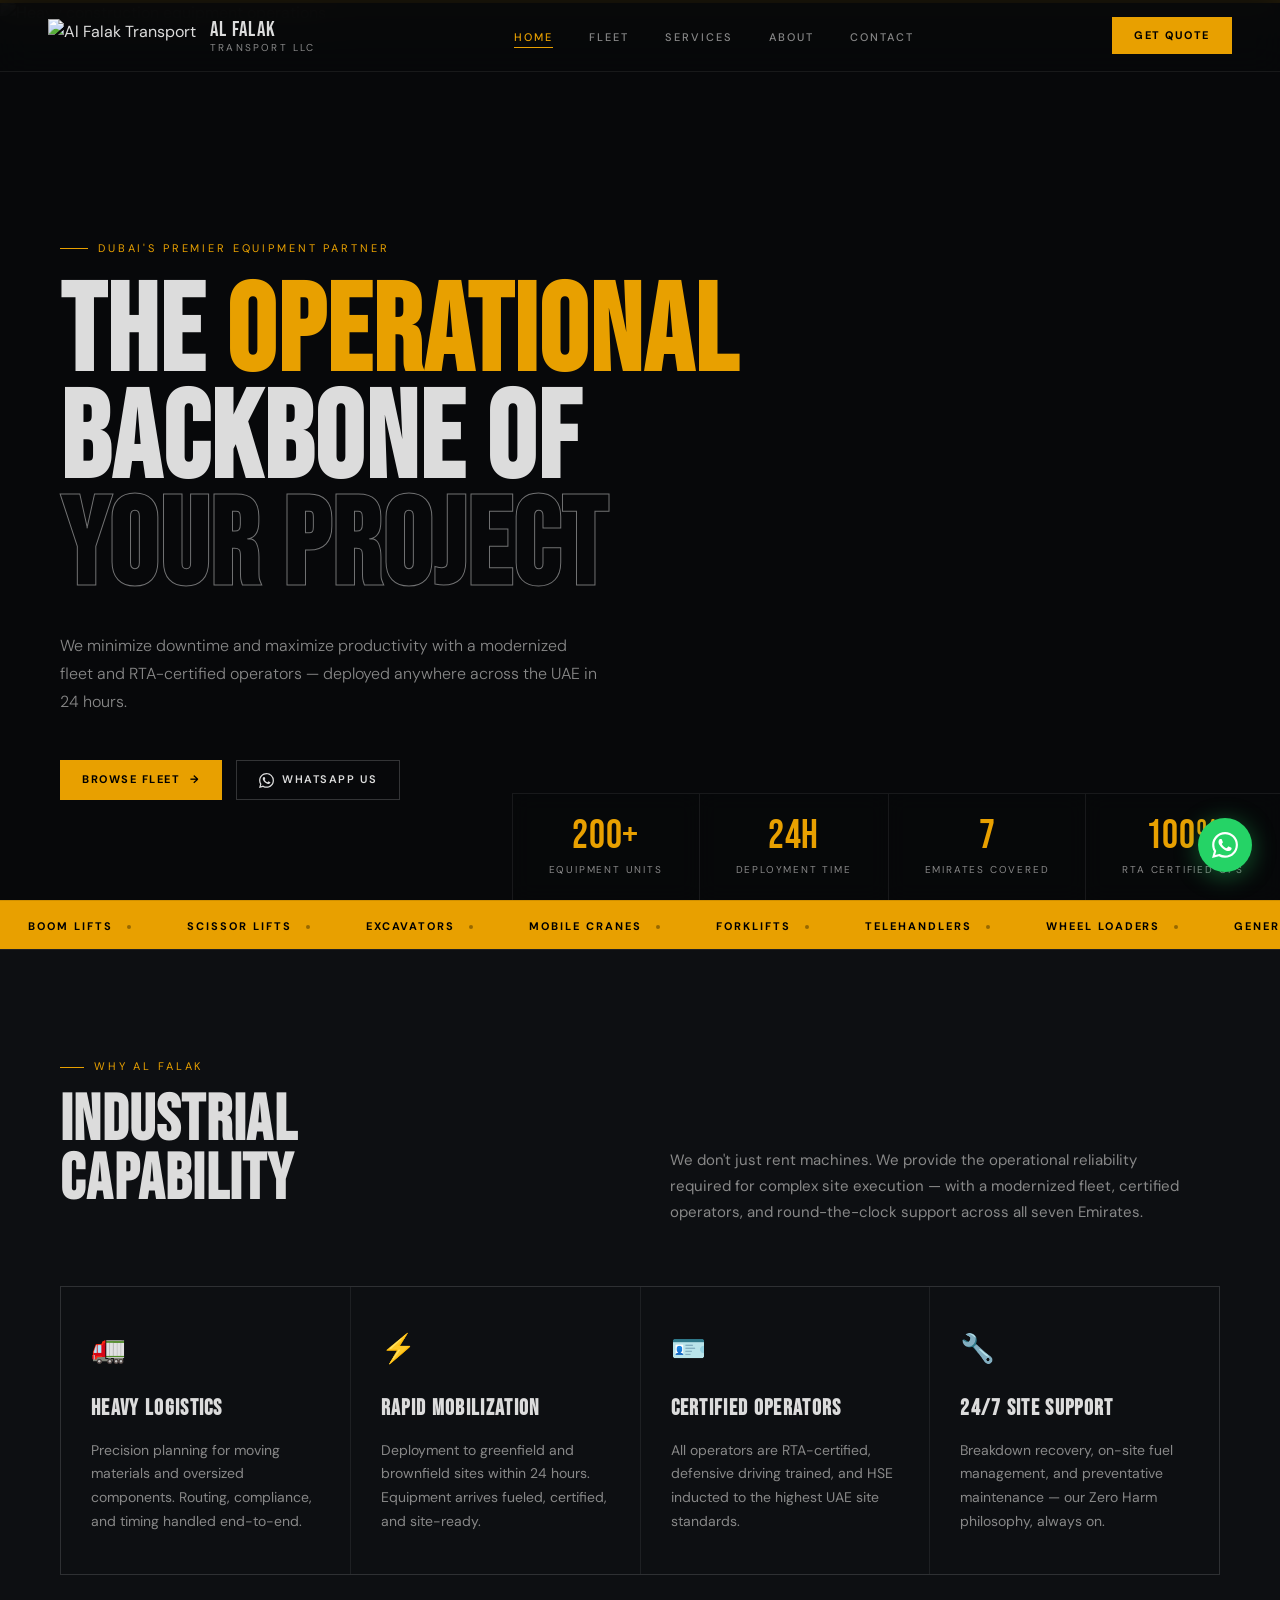
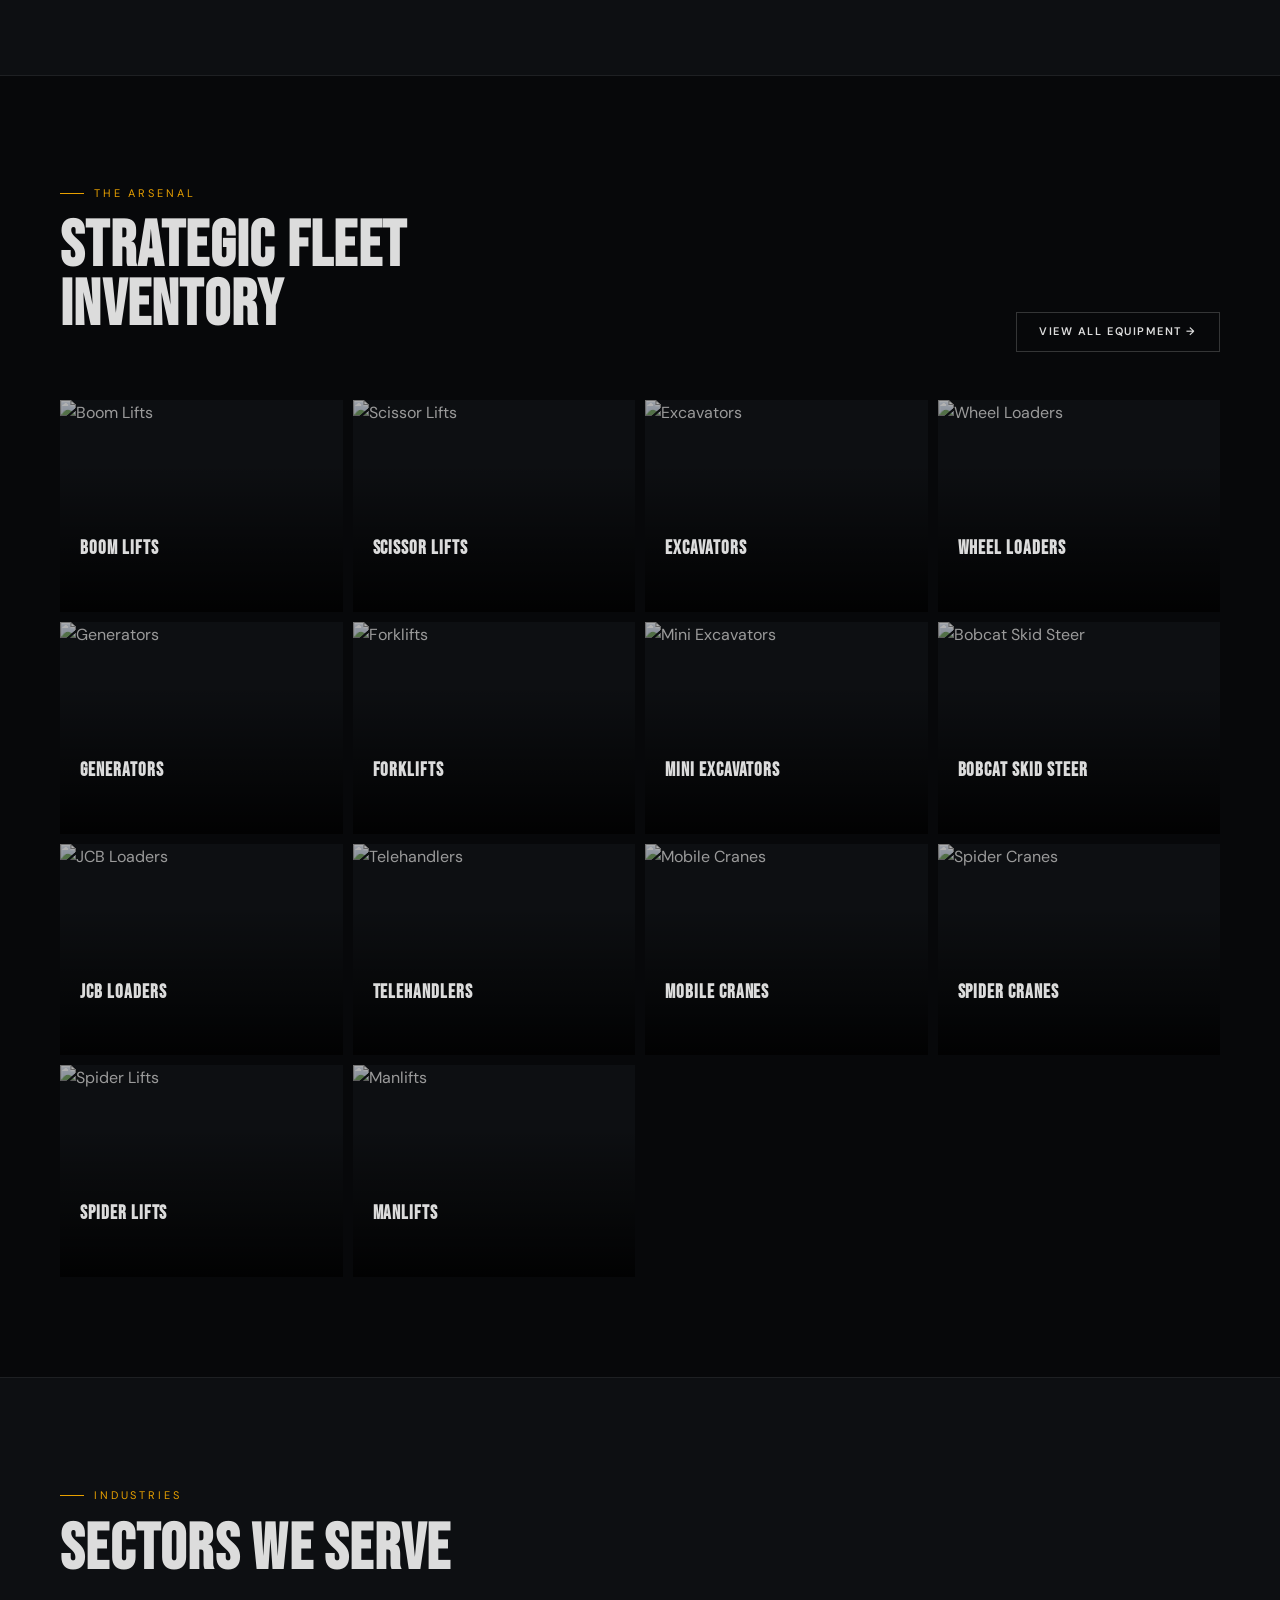
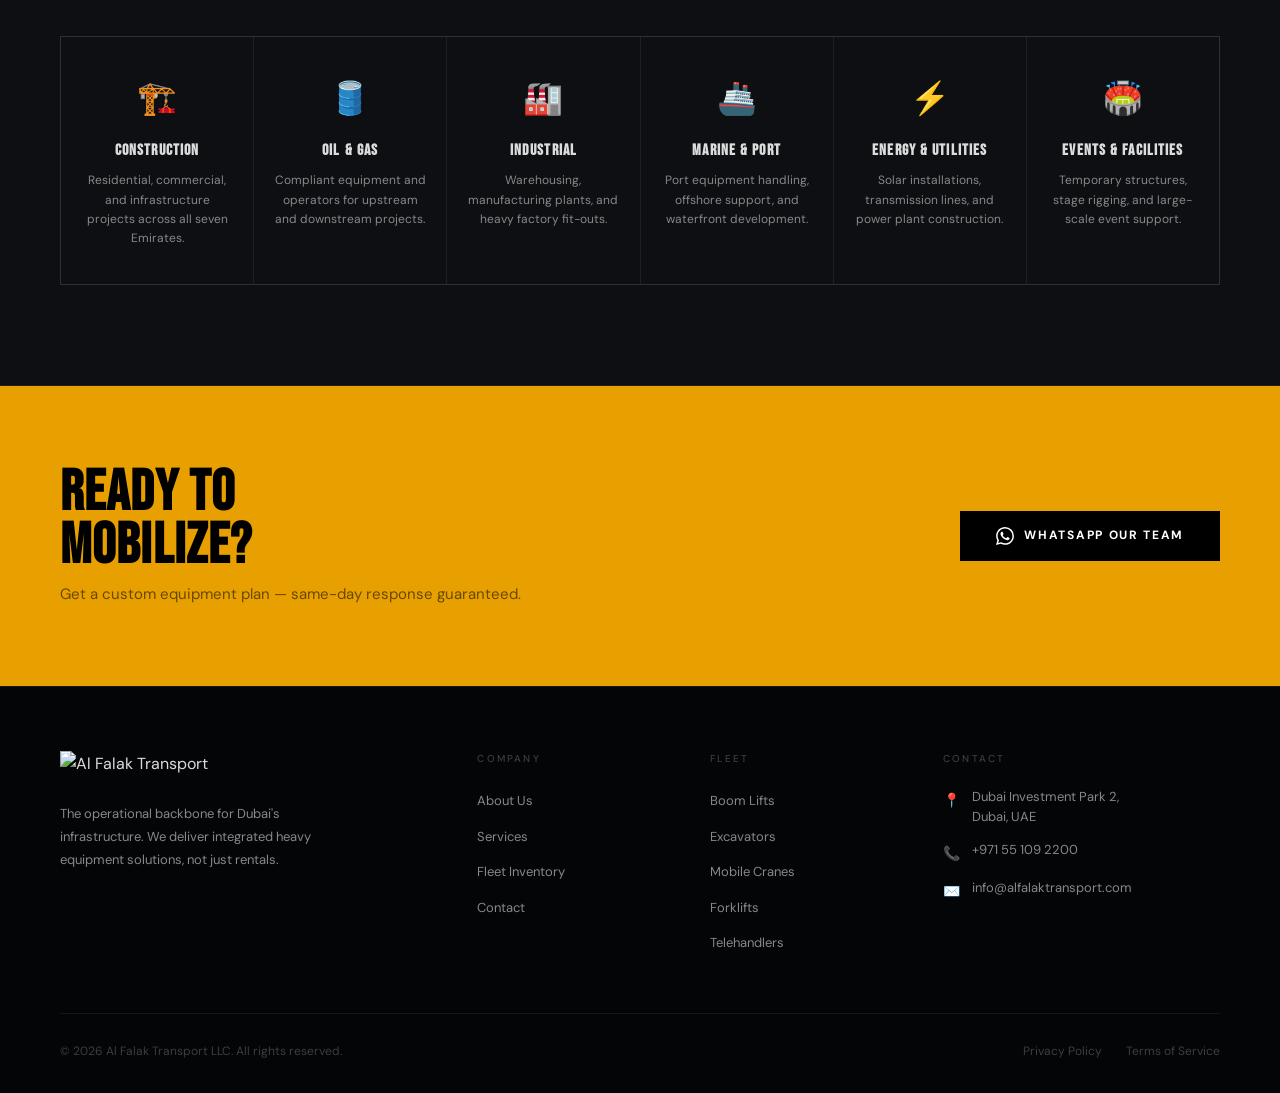
==== commit 34e9c06e: "this new" ====
--- a/index.html
+++ b/index.html
@@ -1,2124 +1,25 @@
 <!DOCTYPE html>
 <html lang="en">
-
 <head>
   <meta charset="UTF-8">
-  <meta name="viewport" content="width=device-width,initial-scale=1">
-  <title>Al Falak Transport LLC — Dubai's Heavy Equipment Command</title>
+  <meta name="viewport" content="width=device-width, initial-scale=1.0">
+  <title>Al Falak Transport LLC — Heavy Equipment Rental Dubai</title>
+  <meta name="description" content="Premier heavy equipment rental in Dubai. Boom lifts, excavators, cranes, forklifts and more. RTA-certified operators. 24/7 site support across all 7 Emirates.">
+  <meta property="og:title" content="Al Falak Transport LLC">
+  <meta property="og:description" content="Heavy equipment rental Dubai — modernized fleet, certified operators, 24h deployment.">
+  <meta property="og:image" content="https://images.unsplash.com/photo-1581094794329-c8112a89af12?q=80&w=1200&auto=format&fit=crop">
   <link rel="preconnect" href="https://fonts.googleapis.com">
-  <link
-    href="https://fonts.googleapis.com/css2?family=Bebas+Neue&family=DM+Mono:ital,wght@0,300;0,400;0,500;1,300&family=DM+Sans:ital,opsz,wght@0,9..40,300;0,9..40,400;0,9..40,500;1,9..40,300&display=swap"
-    rel="stylesheet">
-  <style>
-    :root {
-      --bg: #040404;
-      --s1: #090909;
-      --s2: #101010;
-      --s3: #161616;
-      --s4: #1d1d1d;
-      --border: rgba(255, 255, 255, .055);
-      --ba: rgba(212, 132, 26, .22);
-      --amber: #D4841A;
-      --a2: #F09820;
-      --adim: rgba(212, 132, 26, .1);
-      --w: #EDE9E3;
-      --g1: #7A766F;
-      --g2: #4A4640;
-      --D: 'Bebas Neue', cursive;
-      --M: 'DM Mono', monospace;
-      --B: 'DM Sans', sans-serif;
-    }
-
-    *,
-    *::before,
-    *::after {
-      margin: 0;
-      padding: 0;
-      box-sizing: border-box
-    }
-
-    html {
-      scroll-behavior: smooth
-    }
-
-    body {
-      background: var(--bg);
-      color: var(--w);
-      font-family: var(--B);
-      overflow-x: hidden;
-      cursor: none
-    }
-
-    a {
-      text-decoration: none;
-      color: inherit
-    }
-
-    img {
-      display: block;
-      width: 100%;
-      height: 100%;
-      object-fit: cover
-    }
-
-    /* PRELOADER */
-    #PL {
-      position: fixed;
-      inset: 0;
-      z-index: 9999;
-      background: var(--bg);
-      display: flex;
-      flex-direction: column;
-      align-items: center;
-      justify-content: center;
-      gap: 32px;
-      transition: opacity .55s ease, visibility .55s ease
-    }
-
-    #PL.done {
-      opacity: 0;
-      visibility: hidden;
-      pointer-events: none
-    }
-
-    .pl-word {
-      font-family: var(--D);
-      font-size: clamp(48px, 8vw, 88px);
-      letter-spacing: .1em;
-      display: flex;
-      overflow: hidden
-    }
-
-    .pl-l {
-      display: inline-block;
-      transform: translateY(120%);
-      opacity: 0;
-      animation: plUp .5s cubic-bezier(.16, 1, .3, 1) forwards
-    }
-
-    .pl-bar-bg {
-      width: 200px;
-      height: 2px;
-      background: var(--g2)
-    }
-
-    .pl-bar {
-      height: 100%;
-      background: var(--amber);
-      width: 0;
-      transition: width 1.1s cubic-bezier(.16, 1, .3, 1)
-    }
-
-    .pl-st {
-      font-family: var(--M);
-      font-size: 9px;
-      letter-spacing: .28em;
-      color: var(--g1);
-      text-transform: uppercase
-    }
-
-    @keyframes plUp {
-      to {
-        transform: translateY(0);
-        opacity: 1
-      }
-    }
-
-    /* CURSOR */
-    #CUR {
-      width: 8px;
-      height: 8px;
-      background: var(--amber);
-      border-radius: 50%;
-      position: fixed;
-      pointer-events: none;
-      z-index: 9990;
-      transform: translate(-50%, -50%);
-      transition: width .2s, height .2s
-    }
-
-    #CUR2 {
-      width: 32px;
-      height: 32px;
-      border: 1px solid rgba(212, 132, 26, .45);
-      border-radius: 50%;
-      position: fixed;
-      pointer-events: none;
-      z-index: 9989;
-      transform: translate(-50%, -50%);
-      transition: all .25s
-    }
-
-    body.hov #CUR {
-      width: 13px;
-      height: 13px
-    }
-
-    body.hov #CUR2 {
-      width: 46px;
-      height: 46px;
-      border-color: var(--amber)
-    }
-
-    body.click #CUR {
-      transform: translate(-50%, -50%) scale(.6)
-    }
-
-    /* FLOATING WHATSAPP */
-    .wa-float {
-      position: fixed;
-      bottom: 28px;
-      right: 28px;
-      z-index: 8000;
-      display: flex;
-      flex-direction: column;
-      align-items: flex-end;
-      gap: 10px
-    }
-
-    .wa-bubble {
-      display: flex;
-      align-items: center;
-      gap: 10px;
-      background: #25D366;
-      padding: 14px 20px;
-      clip-path: polygon(0 0, calc(100% - 8px) 0, 100% 8px, 100% 100%, 8px 100%, 0 calc(100% - 8px));
-      cursor: pointer;
-      transition: transform .2s;
-      text-decoration: none;
-      box-shadow: 0 4px 24px rgba(37, 211, 102, .3)
-    }
-
-    .wa-bubble:hover {
-      transform: translateY(-3px)
-    }
-
-    .wa-bubble svg {
-      flex-shrink: 0
-    }
-
-    .wa-label {
-      font-family: var(--D);
-      font-size: 14px;
-      letter-spacing: .08em;
-      color: #fff;
-      white-space: nowrap
-    }
-
-    .wa-ping {
-      position: absolute;
-      top: -4px;
-      right: -4px;
-      width: 12px;
-      height: 12px;
-      border-radius: 50%;
-      background: #ff4444;
-      animation: ping 1.8s ease-in-out infinite
-    }
-
-    @keyframes ping {
-
-      0%,
-      100% {
-        transform: scale(1);
-        opacity: 1
-      }
-
-      50% {
-        transform: scale(1.5);
-        opacity: 0
-      }
-    }
-
-    /* NAV */
-    nav {
-      position: fixed;
-      top: 0;
-      inset-inline: 0;
-      z-index: 800;
-      height: 68px;
-      display: flex;
-      align-items: center;
-      justify-content: space-between;
-      padding: 0 48px;
-      border-bottom: 1px solid transparent;
-      transition: background .4s, border-color .4s;
-      backdrop-filter: blur(0)
-    }
-
-    nav.scrolled {
-      background: rgba(4, 4, 4, .94);
-      border-color: var(--border);
-      backdrop-filter: blur(24px)
-    }
-
-    .logo {
-      display: flex;
-      align-items: center;
-      gap: 12px
-    }
-
-    .lt1 {
-      font-family: var(--D);
-      font-size: 22px;
-      letter-spacing: .12em;
-      line-height: 1;
-      color: var(--w)
-    }
-
-    .lt2 {
-      font-family: var(--M);
-      font-size: 8px;
-      letter-spacing: .24em;
-      color: var(--amber);
-      text-transform: uppercase
-    }
-
-    .nav-links {
-      display: flex;
-      gap: 36px;
-      list-style: none
-    }
-
-    .nav-links a {
-      font-family: var(--M);
-      font-size: 9.5px;
-      letter-spacing: .18em;
-      text-transform: uppercase;
-      color: var(--g1);
-      transition: color .2s;
-      position: relative
-    }
-
-    .nav-links a::after {
-      content: '';
-      position: absolute;
-      bottom: -4px;
-      left: 0;
-      right: 0;
-      height: 1px;
-      background: var(--amber);
-      transform: scaleX(0);
-      transform-origin: right;
-      transition: transform .3s
-    }
-
-    .nav-links a:hover,
-    .nav-links a.active {
-      color: var(--w)
-    }
-
-    .nav-links a:hover::after,
-    .nav-links a.active::after {
-      transform: scaleX(1);
-      transform-origin: left
-    }
-
-    .nav-cta {
-      display: flex;
-      align-items: center;
-      gap: 8px;
-      padding: 11px 24px;
-      background: var(--amber);
-      color: var(--bg);
-      font-family: var(--D);
-      font-size: 15px;
-      letter-spacing: .1em;
-      clip-path: polygon(0 0, calc(100% - 10px) 0, 100% 10px, 100% 100%, 10px 100%, 0 calc(100% - 10px));
-      position: relative;
-      overflow: hidden;
-      transition: transform .2s
-    }
-
-    .nav-cta::before {
-      content: '';
-      position: absolute;
-      inset: 0;
-      background: var(--a2);
-      transform: translateX(-101%);
-      transition: transform .3s cubic-bezier(.16, 1, .3, 1)
-    }
-
-    .nav-cta span,
-    .nav-cta svg {
-      position: relative;
-      z-index: 1
-    }
-
-    .nav-cta:hover::before {
-      transform: translateX(0)
-    }
-
-    /* HERO */
-    .hero {
-      min-height: 100vh;
-      position: relative;
-      display: flex;
-      flex-direction: column;
-      justify-content: center;
-      overflow: hidden;
-      padding: 100px 48px 88px
-    }
-
-    #heroCanvas {
-      position: absolute;
-      inset: 0;
-      z-index: 0
-    }
-
-    .h-grid {
-      position: absolute;
-      inset: 0;
-      z-index: 1;
-      background-image: repeating-linear-gradient(0deg, transparent, transparent 79px, rgba(212, 132, 26, .024) 79px, rgba(212, 132, 26, .024) 80px), repeating-linear-gradient(90deg, transparent, transparent 79px, rgba(212, 132, 26, .024) 79px, rgba(212, 132, 26, .024) 80px)
-    }
-
-    .h-scan {
-      position: absolute;
-      inset: 0;
-      z-index: 2;
-      background: repeating-linear-gradient(0deg, transparent, transparent 3px, rgba(0, 0, 0, .07) 3px, rgba(0, 0, 0, .07) 4px);
-      pointer-events: none
-    }
-
-    .h-vig {
-      position: absolute;
-      inset: 0;
-      z-index: 3;
-      background: radial-gradient(ellipse at center, transparent 40%, rgba(4, 4, 4, .9) 100%);
-      pointer-events: none
-    }
-
-    .radar {
-      position: absolute;
-      right: 5%;
-      top: 50%;
-      transform: translateY(-50%);
-      width: clamp(250px, 32vw, 480px);
-      aspect-ratio: 1;
-      z-index: 2;
-      opacity: .15
-    }
-
-    .r-ring {
-      position: absolute;
-      inset: 0;
-      border-radius: 50%;
-      border: 1px solid var(--amber)
-    }
-
-    .r-ring:nth-child(2) {
-      inset: 22%
-    }
-
-    .r-ring:nth-child(3) {
-      inset: 44%
-    }
-
-    .r-ring:nth-child(4) {
-      inset: 66%
-    }
-
-    .r-cross {
-      position: absolute;
-      inset: 0;
-      background: linear-gradient(var(--amber), var(--amber)) center/1px 100% no-repeat, linear-gradient(var(--amber), var(--amber)) center/100% 1px no-repeat
-    }
-
-    .r-sweep {
-      position: absolute;
-      inset: 0;
-      border-radius: 50%;
-      overflow: hidden
-    }
-
-    .r-sweep::after {
-      content: '';
-      position: absolute;
-      top: 50%;
-      left: 50%;
-      width: 50%;
-      height: 2px;
-      background: linear-gradient(to right, transparent, var(--amber));
-      transform-origin: left center;
-      animation: sweep 4s linear infinite
-    }
-
-    @keyframes sweep {
-      from {
-        transform: rotate(0)
-      }
-
-      to {
-        transform: rotate(360deg)
-      }
-    }
-
-    .hero-content {
-      position: relative;
-      z-index: 5;
-      max-width: 820px
-    }
-
-    .hero-badge {
-      display: inline-flex;
-      align-items: center;
-      gap: 10px;
-      margin-bottom: 26px;
-      padding: 8px 16px;
-      border: 1px solid var(--ba);
-      background: var(--adim)
-    }
-
-    .hero-badge .dot {
-      width: 7px;
-      height: 7px;
-      border-radius: 50%;
-      background: #22c55e;
-      animation: blink 1.4s ease-in-out infinite;
-      flex-shrink: 0
-    }
-
-    .hero-badge span {
-      font-family: var(--M);
-      font-size: 9px;
-      letter-spacing: .22em;
-      color: var(--amber);
-      text-transform: uppercase
-    }
-
-    @keyframes blink {
-
-      0%,
-      100% {
-        opacity: 1
-      }
-
-      50% {
-        opacity: .25
-      }
-    }
-
-    .hero-h1 {
-      font-family: var(--D);
-      font-size: clamp(76px, 10.5vw, 162px);
-      line-height: .87;
-      letter-spacing: .02em;
-      text-transform: uppercase;
-      margin-bottom: 30px
-    }
-
-    .hero-h1 .line {
-      display: block;
-      overflow: hidden
-    }
-
-    .hero-h1 .line span {
-      display: block;
-      transform: translateY(110%);
-      animation: slideUp .9s cubic-bezier(.16, 1, .3, 1) forwards
-    }
-
-    .hero-h1 .l1 span {
-      animation-delay: .1s
-    }
-
-    .hero-h1 .l2 span {
-      animation-delay: .22s;
-      color: var(--amber)
-    }
-
-    .hero-h1 .l3 span {
-      animation-delay: .34s
-    }
-
-    .hero-h1 .stroke {
-      -webkit-text-stroke: 2px var(--w);
-      color: transparent
-    }
-
-    .hero-desc {
-      font-size: 15px;
-      line-height: 1.82;
-      color: var(--g1);
-      max-width: 500px;
-      margin-bottom: 44px;
-      opacity: 0;
-      animation: fadeUp .8s ease .7s forwards
-    }
-
-    .hero-ctas {
-      display: flex;
-      gap: 14px;
-      flex-wrap: wrap;
-      opacity: 0;
-      animation: fadeUp .8s ease .86s forwards
-    }
-
-    .btn-fire {
-      display: inline-flex;
-      align-items: center;
-      gap: 10px;
-      padding: 17px 36px;
-      background: var(--amber);
-      color: var(--bg);
-      font-family: var(--D);
-      font-size: 18px;
-      letter-spacing: .08em;
-      clip-path: polygon(0 0, calc(100% - 12px) 0, 100% 12px, 100% 100%, 12px 100%, 0 calc(100% - 12px));
-      position: relative;
-      overflow: hidden;
-      transition: transform .2s
-    }
-
-    .btn-fire::before {
-      content: '';
-      position: absolute;
-      inset: 0;
-      background: var(--a2);
-      transform: translateX(-101%);
-      transition: transform .35s cubic-bezier(.16, 1, .3, 1)
-    }
-
-    .btn-fire:hover {
-      transform: translateY(-3px)
-    }
-
-    .btn-fire:hover::before {
-      transform: translateX(0)
-    }
-
-    .btn-fire span,
-    .btn-fire svg {
-      position: relative;
-      z-index: 1
-    }
-
-    .btn-outline {
-      display: inline-flex;
-      align-items: center;
-      gap: 10px;
-      padding: 16px 34px;
-      border: 1px solid var(--g2);
-      color: var(--w);
-      font-family: var(--D);
-      font-size: 18px;
-      letter-spacing: .08em;
-      transition: border-color .2s, color .2s, transform .2s
-    }
-
-    .btn-outline:hover {
-      border-color: var(--amber);
-      color: var(--amber);
-      transform: translateY(-3px)
-    }
-
-    .hero-strip {
-      position: absolute;
-      bottom: 0;
-      inset-inline: 0;
-      z-index: 5;
-      display: flex;
-      border-top: 1px solid var(--border);
-      background: rgba(4, 4, 4, .55);
-      backdrop-filter: blur(16px)
-    }
-
-    .hs-item {
-      flex: 1;
-      padding: 18px 24px;
-      border-right: 1px solid var(--border);
-      display: flex;
-      flex-direction: column;
-      gap: 5px
-    }
-
-    .hs-item:last-child {
-      border-right: none
-    }
-
-    .hs-lbl {
-      font-family: var(--M);
-      font-size: 7.5px;
-      letter-spacing: .22em;
-      color: var(--g1);
-      text-transform: uppercase
-    }
-
-    .hs-val {
-      font-family: var(--D);
-      font-size: 26px;
-      letter-spacing: .04em;
-      color: var(--w);
-      display: flex;
-      align-items: baseline;
-      gap: 3px
-    }
-
-    .hs-val .u {
-      font-size: 13px;
-      color: var(--amber)
-    }
-
-    /* TICKER */
-    .ticker {
-      background: var(--amber);
-      padding: 12px 0;
-      overflow: hidden
-    }
-
-    .ticker-track {
-      display: flex;
-      width: max-content;
-      animation: tickRoll 24s linear infinite
-    }
-
-    .ticker-item {
-      display: flex;
-      align-items: center;
-      gap: 12px;
-      padding: 0 30px;
-      white-space: nowrap;
-      font-family: var(--D);
-      font-size: 15px;
-      letter-spacing: .08em;
-      color: var(--bg)
-    }
-
-    .ticker-sep {
-      width: 4px;
-      height: 4px;
-      background: rgba(4, 4, 4, .3);
-      border-radius: 50%;
-      flex-shrink: 0
-    }
-
-    @keyframes tickRoll {
-      from {
-        transform: translateX(0)
-      }
-
-      to {
-        transform: translateX(-50%)
-      }
-    }
-
-    /* WHY SECTION — dark bg */
-    .why-sec {
-      padding: 110px 48px;
-      background: var(--s1)
-    }
-
-    .sec-label {
-      font-family: var(--M);
-      font-size: 9px;
-      letter-spacing: .3em;
-      color: var(--amber);
-      text-transform: uppercase;
-      display: flex;
-      align-items: center;
-      gap: 12px;
-      margin-bottom: 16px
-    }
-
-    .sec-label::before {
-      content: '';
-      width: 28px;
-      height: 1px;
-      background: var(--amber);
-      flex-shrink: 0
-    }
-
-    .sec-h {
-      font-family: var(--D);
-      font-size: clamp(50px, 6.5vw, 104px);
-      line-height: .88;
-      letter-spacing: .02em;
-      text-transform: uppercase
-    }
-
-    .sec-h .acc {
-      color: var(--amber)
-    }
-
-    .sec-h .ghost {
-      -webkit-text-stroke: 1px rgba(212, 132, 26, .25);
-      color: transparent
-    }
-
-    .why-layout {
-      display: grid;
-      grid-template-columns: 1fr 2fr;
-      gap: 80px;
-      align-items: start;
-      margin-top: 64px
-    }
-
-    .why-sticky {
-      position: sticky;
-      top: 100px
-    }
-
-    .why-sub {
-      font-size: 15px;
-      line-height: 1.85;
-      color: var(--g1);
-      margin-top: 20px;
-      margin-bottom: 32px
-    }
-
-    .why-certs {
-      display: flex;
-      flex-direction: column;
-      gap: 4px
-    }
-
-    .cert-row {
-      display: flex;
-      align-items: center;
-      gap: 12px;
-      padding: 11px 16px;
-      border: 1px solid var(--border);
-      font-family: var(--M);
-      font-size: 9px;
-      letter-spacing: .14em;
-      color: var(--g1);
-      text-transform: uppercase;
-      transition: border-color .3s, color .3s, background .3s
-    }
-
-    .cert-row:hover {
-      border-color: var(--ba);
-      color: var(--amber);
-      background: rgba(212, 132, 26, .03)
-    }
-
-    .cert-dot {
-      width: 6px;
-      height: 6px;
-      border-radius: 50%;
-      background: var(--amber);
-      flex-shrink: 0
-    }
-
-    .why-cards {
-      display: flex;
-      flex-direction: column;
-      gap: 2px
-    }
-
-    .wc {
-      display: grid;
-      grid-template-columns: 52px 1fr;
-      gap: 22px;
-      padding: 28px 34px;
-      background: var(--s2);
-      border: 1px solid var(--border);
-      border-top: none;
-      position: relative;
-      overflow: hidden;
-      transition: background .3s, border-color .3s;
-      cursor: default
-    }
-
-    .wc:first-child {
-      border-top: 1px solid var(--border)
-    }
-
-    .wc::before {
-      content: '';
-      position: absolute;
-      left: 0;
-      top: 0;
-      bottom: 0;
-      width: 3px;
-      background: var(--amber);
-      transform: scaleY(0);
-      transform-origin: bottom;
-      transition: transform .4s cubic-bezier(.16, 1, .3, 1)
-    }
-
-    .wc:hover {
-      background: var(--s3);
-      border-color: var(--ba)
-    }
-
-    .wc:hover::before {
-      transform: scaleY(1)
-    }
-
-    .wc-n {
-      font-family: var(--D);
-      font-size: 36px;
-      letter-spacing: .04em;
-      color: var(--g2);
-      align-self: center;
-      transition: color .3s
-    }
-
-    .wc:hover .wc-n {
-      color: var(--amber)
-    }
-
-    .wc-ttl {
-      font-family: var(--D);
-      font-size: 22px;
-      letter-spacing: .06em;
-      text-transform: uppercase;
-      color: var(--w);
-      margin-bottom: 6px
-    }
-
-    .wc-txt {
-      font-size: 13px;
-      line-height: 1.85;
-      color: var(--g1)
-    }
-
-    /* SECTORS — slightly lighter + amber line */
-    .sectors-sec {
-      background: var(--bg);
-      border-top: 1px solid var(--border);
-      border-bottom: 1px solid var(--border);
-      padding: 80px 48px
-    }
-
-    .sectors-grid {
-      display: grid;
-      grid-template-columns: repeat(3, 1fr);
-      gap: 2px;
-      background: var(--border);
-      margin-top: 56px
-    }
-
-    .sector-card {
-      background: var(--s2);
-      padding: 40px 36px;
-      position: relative;
-      overflow: hidden;
-      transition: background .3s;
-      cursor: default
-    }
-
-    .sector-card:hover {
-      background: var(--s3)
-    }
-
-    .sc-icon {
-      width: 48px;
-      height: 48px;
-      margin-bottom: 22px;
-      color: var(--amber);
-      transition: transform .3s
-    }
-
-    .sector-card:hover .sc-icon {
-      transform: translateY(-3px)
-    }
-
-    .sc-ttl {
-      font-family: var(--D);
-      font-size: 24px;
-      letter-spacing: .06em;
-      text-transform: uppercase;
-      color: var(--w);
-      margin-bottom: 8px
-    }
-
-    .sc-txt {
-      font-size: 13px;
-      line-height: 1.8;
-      color: var(--g1)
-    }
-
-    .sc-ghost {
-      position: absolute;
-      right: 16px;
-      top: 8px;
-      font-family: var(--D);
-      font-size: 80px;
-      line-height: 1;
-      color: rgba(255, 255, 255, .02);
-      letter-spacing: -.02em;
-      pointer-events: none;
-      text-transform: uppercase;
-      transition: color .4s
-    }
-
-    .sector-card:hover .sc-ghost {
-      color: rgba(212, 132, 26, .04)
-    }
-
-    /* FLEET SECTION */
-    .fleet-sec {
-      background: var(--s1);
-      overflow: hidden
-    }
-
-    .fleet-hd {
-      padding: 88px 48px 0;
-      display: grid;
-      grid-template-columns: 1fr 1fr;
-      gap: 40px;
-      align-items: end
-    }
-
-    .fleet-hd-right {
-      display: flex;
-      flex-direction: column;
-      align-items: flex-end;
-      gap: 12px
-    }
-
-    .fleet-hd-sub {
-      font-size: 14px;
-      color: var(--g1);
-      line-height: 1.75;
-      text-align: right;
-      max-width: 320px
-    }
-
-    .fleet-counts {
-      display: flex;
-      gap: 28px
-    }
-
-    .fc-item {
-      display: flex;
-      flex-direction: column;
-      align-items: flex-end
-    }
-
-    .fci-val {
-      font-family: var(--D);
-      font-size: 38px;
-      letter-spacing: .03em;
-      color: var(--w);
-      line-height: 1;
-      display: flex;
-      align-items: baseline;
-      gap: 2px
-    }
-
-    .fci-val span {
-      font-size: 18px;
-      color: var(--amber)
-    }
-
-    .fci-lbl {
-      font-family: var(--M);
-      font-size: 7.5px;
-      letter-spacing: .18em;
-      color: var(--g1);
-      text-transform: uppercase
-    }
-
-    .arsenal-bar {
-      margin-top: 28px;
-      padding: 18px 48px;
-      border-top: 1px solid var(--border);
-      border-bottom: 1px solid var(--border);
-      background: rgba(212, 132, 26, .04);
-      display: flex;
-      align-items: center;
-      justify-content: space-between;
-      flex-wrap: wrap;
-      gap: 12px
-    }
-
-    .ab-title {
-      font-family: var(--D);
-      font-size: clamp(16px, 2vw, 24px);
-      letter-spacing: .2em;
-      text-transform: uppercase;
-      color: var(--w)
-    }
-
-    .ab-sub {
-      font-family: var(--M);
-      font-size: 8.5px;
-      letter-spacing: .18em;
-      color: var(--g1);
-      text-transform: uppercase
-    }
-
-    /* CATEGORY GRID — 4 col, machine SVG art */
-    .div-grid {
-      display: grid;
-      grid-template-columns: repeat(4, 1fr);
-      gap: 2px;
-      background: var(--border)
-    }
-
-    .div-card {
-      background: var(--s2);
-      position: relative;
-      overflow: hidden;
-      display: flex;
-      flex-direction: column;
-      cursor: pointer;
-      transition: background .3s;
-      text-decoration: none;
-      color: inherit;
-      border: none
-    }
-
-    .div-card:hover {
-      background: var(--s3)
-    }
-
-    .div-img {
-      position: relative;
-      overflow: hidden;
-      flex-shrink: 0;
-      background: var(--s3);
-      aspect-ratio: 16/9
-    }
-
-    .div-img img {
-      position: absolute;
-      inset: 0;
-      width: 100%;
-      height: 100%;
-      object-fit: cover;
-      transition: transform .6s cubic-bezier(.16, 1, .3, 1)
-    }
-
-    .div-card:hover .div-img img {
-      transform: scale(1.06)
-    }
-
-    .div-img svg.mach {
-      position: absolute;
-      inset: 0;
-      width: 100%;
-      height: 100%
-    }
-
-    .div-body {
-      padding: 14px 16px 17px;
-      border-top: 1px solid var(--border);
-      transition: border-color .3s
-    }
-
-    .div-card:hover .div-body {
-      border-color: var(--ba)
-    }
-
-    .div-name {
-      font-family: var(--D);
-      font-size: 16px;
-      letter-spacing: .06em;
-      text-transform: uppercase;
-      color: var(--w);
-      margin-bottom: 5px;
-      transition: color .22s
-    }
-
-    .div-card:hover .div-name {
-      color: var(--amber)
-    }
-
-    .div-meta {
-      display: flex;
-      justify-content: space-between;
-      align-items: center
-    }
-
-    .div-units {
-      font-family: var(--M);
-      font-size: 7.5px;
-      letter-spacing: .15em;
-      color: var(--g2);
-      text-transform: uppercase;
-      transition: color .2s
-    }
-
-    .div-card:hover .div-units {
-      color: rgba(212, 132, 26, .45)
-    }
-
-    .div-cta {
-      display: inline-flex;
-      align-items: center;
-      gap: 5px;
-      font-family: var(--M);
-      font-size: 7.5px;
-      letter-spacing: .13em;
-      text-transform: uppercase;
-      color: var(--g1);
-      transition: color .2s, gap .2s;
-      white-space: nowrap
-    }
-
-    .div-card:hover .div-cta {
-      color: var(--amber);
-      gap: 8px
-    }
-
-    .div-num {
-      position: absolute;
-      top: 8px;
-      left: 10px;
-      z-index: 3;
-      font-family: var(--M);
-      font-size: 7px;
-      letter-spacing: .2em;
-      color: rgba(212, 132, 26, .55);
-      background: rgba(4, 4, 4, .85);
-      padding: 2px 6px;
-      border: 1px solid rgba(212, 132, 26, .14)
-    }
-
-    .div-corner {
-      position: absolute;
-      top: 0;
-      right: 0;
-      width: 0;
-      height: 0;
-      border-style: solid;
-      border-width: 0 34px 34px 0;
-      border-color: transparent var(--amber) transparent transparent;
-      z-index: 3;
-      opacity: 0;
-      transition: opacity .22s
-    }
-
-    .div-card:hover .div-corner {
-      opacity: 1
-    }
-
-    .fleet-more {
-      text-align: center;
-      padding: 48px;
-      border-top: 1px solid var(--border);
-      background: var(--s1)
-    }
-
-    /* PROCESS */
-    .process {
-      background: var(--bg);
-      border-top: 1px solid var(--border);
-      padding: 88px 48px
-    }
-
-    .proc-grid {
-      display: grid;
-      grid-template-columns: repeat(4, 1fr);
-      gap: 2px;
-      background: var(--border);
-      margin-top: 56px
-    }
-
-    .proc-step {
-      background: var(--s2);
-      padding: 40px 32px;
-      position: relative;
-      overflow: hidden;
-      transition: background .3s
-    }
-
-    .proc-step:hover {
-      background: var(--s3)
-    }
-
-    .ps-n {
-      font-family: var(--D);
-      font-size: 80px;
-      letter-spacing: .01em;
-      color: rgba(255, 255, 255, .025);
-      line-height: 1;
-      margin-bottom: 14px;
-      transition: color .35s
-    }
-
-    .proc-step:hover .ps-n {
-      color: rgba(212, 132, 26, .1)
-    }
-
-    .ps-line {
-      width: 40px;
-      height: 2px;
-      background: var(--amber);
-      margin-bottom: 22px;
-      position: relative;
-      overflow: hidden
-    }
-
-    .ps-line::after {
-      content: '';
-      position: absolute;
-      inset: 0;
-      background: var(--a2);
-      transform: scaleX(0);
-      transform-origin: left;
-      transition: transform .5s cubic-bezier(.16, 1, .3, 1)
-    }
-
-    .proc-step:hover .ps-line::after {
-      transform: scaleX(1)
-    }
-
-    .ps-ttl {
-      font-family: var(--D);
-      font-size: 22px;
-      letter-spacing: .06em;
-      text-transform: uppercase;
-      color: var(--w);
-      margin-bottom: 8px
-    }
-
-    .ps-txt {
-      font-size: 13px;
-      line-height: 1.82;
-      color: var(--g1)
-    }
-
-    .ps-arrow {
-      position: absolute;
-      top: 40px;
-      right: 28px;
-      font-family: var(--D);
-      font-size: 28px;
-      color: var(--g2);
-      transition: color .3s, transform .3s
-    }
-
-    .proc-step:hover .ps-arrow {
-      color: var(--amber);
-      transform: translate(3px, -3px)
-    }
-
-    /* SERVICES — pure black bg for contrast */
-    .svc-sec {
-      background: var(--bg);
-      border-top: 3px solid var(--amber);
-      padding: 100px 48px
-    }
-
-    .svc-grid {
-      display: grid;
-      grid-template-columns: repeat(2, 1fr);
-      gap: 2px;
-      background: var(--border);
-      margin-top: 64px
-    }
-
-    .svc-card {
-      background: var(--s1);
-      padding: 52px 48px;
-      position: relative;
-      overflow: hidden;
-      transition: background .3s
-    }
-
-    .svc-card:hover {
-      background: var(--s2)
-    }
-
-    .svc-num {
-      position: absolute;
-      right: 18px;
-      top: 6px;
-      font-family: var(--D);
-      font-size: 140px;
-      line-height: 1;
-      color: rgba(255, 255, 255, .02);
-      pointer-events: none;
-      transition: color .4s
-    }
-
-    .svc-card:hover .svc-num {
-      color: rgba(212, 132, 26, .04)
-    }
-
-    .svc-icon {
-      width: 52px;
-      height: 52px;
-      border: 1px solid var(--ba);
-      display: flex;
-      align-items: center;
-      justify-content: center;
-      margin-bottom: 26px;
-      color: var(--amber);
-      transition: background .3s
-    }
-
-    .svc-card:hover .svc-icon {
-      background: var(--adim)
-    }
-
-    .svc-ttl {
-      font-family: var(--D);
-      font-size: 28px;
-      letter-spacing: .05em;
-      text-transform: uppercase;
-      color: var(--w);
-      margin-bottom: 12px
-    }
-
-    .svc-txt {
-      font-size: 13.5px;
-      line-height: 1.85;
-      color: var(--g1);
-      margin-bottom: 22px
-    }
-
-    .svc-tags {
-      display: flex;
-      flex-direction: column;
-      gap: 6px
-    }
-
-    .svc-tag {
-      font-family: var(--M);
-      font-size: 8.5px;
-      letter-spacing: .15em;
-      color: rgba(212, 132, 26, .6);
-      text-transform: uppercase;
-      display: flex;
-      align-items: center;
-      gap: 10px
-    }
-
-    .svc-tag::before {
-      content: '';
-      width: 14px;
-      height: 1px;
-      background: var(--amber);
-      opacity: .4;
-      flex-shrink: 0
-    }
-
-    .svc-link {
-      display: inline-flex;
-      align-items: center;
-      gap: 8px;
-      margin-top: 22px;
-      font-family: var(--M);
-      font-size: 9.5px;
-      letter-spacing: .16em;
-      color: var(--amber);
-      text-transform: uppercase;
-      transition: gap .2s
-    }
-
-    .svc-link:hover {
-      gap: 14px
-    }
-
-    /* SCALE — split amber / dark */
-    .scale {
-      display: grid;
-      grid-template-columns: 1fr 1fr;
-      border-top: 1px solid var(--border)
-    }
-
-    .scale-left {
-      background: var(--amber);
-      padding: 96px 64px;
-      position: relative;
-      overflow: hidden;
-      display: flex;
-      flex-direction: column;
-      justify-content: center
-    }
-
-    .scale-left::before {
-      content: 'SCALE';
-      position: absolute;
-      bottom: -20px;
-      right: -10px;
-      font-family: var(--D);
-      font-size: 220px;
-      line-height: 1;
-      color: rgba(4, 4, 4, .07);
-      pointer-events: none;
-      letter-spacing: -.04em
-    }
-
-    .scale-h {
-      font-family: var(--D);
-      font-size: clamp(64px, 8vw, 140px);
-      line-height: .84;
-      text-transform: uppercase;
-      color: var(--bg);
-      position: relative;
-      z-index: 1
-    }
-
-    .scale-h .out {
-      -webkit-text-stroke: 2px rgba(4, 4, 4, .28);
-      color: transparent
-    }
-
-    .scale-sub {
-      font-size: 15px;
-      color: rgba(4, 4, 4, .45);
-      margin-top: 18px;
-      max-width: 280px;
-      line-height: 1.7;
-      position: relative;
-      z-index: 1
-    }
-
-    .scale-right {
-      background: var(--s1);
-      padding: 64px 64px;
-      display: flex;
-      flex-direction: column;
-      justify-content: center
-    }
-
-    .sm {
-      padding: 26px 0;
-      border-bottom: 1px solid var(--border);
-      display: grid;
-      grid-template-columns: 150px 1fr;
-      gap: 20px;
-      align-items: center
-    }
-
-    .sm:first-child {
-      padding-top: 0
-    }
-
-    .sm:last-child {
-      border-bottom: none;
-      padding-bottom: 0
-    }
-
-    .sm-val {
-      font-family: var(--D);
-      font-size: clamp(40px, 4vw, 62px);
-      letter-spacing: .02em;
-      color: var(--w);
-      line-height: 1;
-      display: flex;
-      align-items: baseline;
-      gap: 3px
-    }
-
-    .sm-val .u {
-      font-size: .44em;
-      color: var(--amber)
-    }
-
-    .sm-ttl {
-      font-family: var(--D);
-      font-size: 17px;
-      letter-spacing: .06em;
-      text-transform: uppercase;
-      color: var(--w);
-      margin-bottom: 4px
-    }
-
-    .sm-sub {
-      font-size: 12px;
-      color: var(--g1);
-      line-height: 1.6
-    }
-
-    /* ABOUT TEASER */
-    .about-tease {
-      display: grid;
-      grid-template-columns: 1fr 1fr;
-      border-top: 1px solid var(--border)
-    }
-
-    .at-left {
-      background: var(--s2);
-      padding: 80px 64px;
-      display: flex;
-      flex-direction: column;
-      justify-content: center;
-      position: relative;
-      overflow: hidden
-    }
-
-    .at-left::before {
-      content: '';
-      position: absolute;
-      top: 0;
-      left: 0;
-      right: 0;
-      height: 3px;
-      background: var(--amber)
-    }
-
-    .at-label {
-      font-family: var(--M);
-      font-size: 9px;
-      letter-spacing: .28em;
-      color: var(--amber);
-      text-transform: uppercase;
-      margin-bottom: 20px
-    }
-
-    .at-h {
-      font-family: var(--D);
-      font-size: clamp(40px, 4.5vw, 72px);
-      line-height: .88;
-      text-transform: uppercase;
-      color: var(--w);
-      margin-bottom: 24px
-    }
-
-    .at-p {
-      font-size: 14px;
-      line-height: 1.9;
-      color: var(--g1);
-      margin-bottom: 28px
-    }
-
-    .btn-amber-ghost {
-      display: inline-flex;
-      align-items: center;
-      gap: 10px;
-      padding: 14px 30px;
-      border: 1px solid var(--amber);
-      color: var(--amber);
-      font-family: var(--D);
-      font-size: 16px;
-      letter-spacing: .08em;
-      clip-path: polygon(0 0, calc(100% - 8px) 0, 100% 8px, 100% 100%, 8px 100%, 0 calc(100% - 8px));
-      transition: background .2s, color .2s, transform .2s
-    }
-
-    .btn-amber-ghost:hover {
-      background: var(--amber);
-      color: var(--bg);
-      transform: translateY(-2px)
-    }
-
-    .at-right {
-      background: var(--s3);
-      padding: 80px 64px;
-      display: flex;
-      flex-direction: column;
-      justify-content: center;
-      gap: 28px
-    }
-
-    .at-stat {
-      border-left: 2px solid var(--amber);
-      padding-left: 24px
-    }
-
-    .at-stat-val {
-      font-family: var(--D);
-      font-size: clamp(44px, 5vw, 76px);
-      letter-spacing: .02em;
-      color: var(--w);
-      line-height: 1;
-      display: flex;
-      align-items: baseline;
-      gap: 4px
-    }
-
-    .at-stat-val span {
-      color: var(--amber);
-      font-size: .45em
-    }
-
-    .at-stat-lbl {
-      font-family: var(--M);
-      font-size: 8.5px;
-      letter-spacing: .2em;
-      color: var(--g1);
-      text-transform: uppercase;
-      margin-top: 4px
-    }
-
-    /* CERT STRIP */
-    .cert-strip {
-      background: var(--s1);
-      border-top: 1px solid var(--border);
-      padding: 28px 48px;
-      display: flex;
-      align-items: center;
-      gap: 0;
-      overflow-x: auto
-    }
-
-    .cert-strip::-webkit-scrollbar {
-      display: none
-    }
-
-    .cst {
-      flex-shrink: 0;
-      display: flex;
-      align-items: center;
-      gap: 11px;
-      padding: 0 36px;
-      border-right: 1px solid var(--border)
-    }
-
-    .cst:first-child {
-      padding-left: 0
-    }
-
-    .cst:last-child {
-      border-right: none
-    }
-
-    .cst-d {
-      width: 5px;
-      height: 5px;
-      border-radius: 50%;
-      background: var(--amber);
-      flex-shrink: 0
-    }
-
-    .cst-t {
-      font-family: var(--M);
-      font-size: 8.5px;
-      letter-spacing: .17em;
-      color: var(--g1);
-      text-transform: uppercase;
-      white-space: nowrap;
-      transition: color .2s
-    }
-
-    .cst:hover .cst-t {
-      color: var(--amber)
-    }
-
-    /* CTA BAND */
-    .cta-band {
-      background: var(--amber);
-      padding: 88px 48px;
-      position: relative;
-      overflow: hidden;
-      display: flex;
-      align-items: center;
-      justify-content: space-between;
-      gap: 40px;
-      flex-wrap: wrap
-    }
-
-    .cta-band::before {
-      content: '24/7';
-      position: absolute;
-      right: -10px;
-      top: 50%;
-      transform: translateY(-50%);
-      font-family: var(--D);
-      font-size: 320px;
-      line-height: 1;
-      color: rgba(4, 4, 4, .055);
-      pointer-events: none;
-      white-space: nowrap;
-      letter-spacing: -.04em
-    }
-
-    .cta-h {
-      font-family: var(--D);
-      font-size: clamp(50px, 8vw, 118px);
-      line-height: .86;
-      letter-spacing: .01em;
-      text-transform: uppercase;
-      color: var(--bg);
-      position: relative;
-      z-index: 1
-    }
-
-    .cta-sub {
-      font-size: 15px;
-      color: rgba(4, 4, 4, .5);
-      margin-top: 12px;
-      font-weight: 500;
-      max-width: 340px
-    }
-
-    .cta-btns {
-      display: flex;
-      gap: 12px;
-      flex-shrink: 0;
-      position: relative;
-      z-index: 1
-    }
-
-    .btn-dark {
-      display: inline-flex;
-      align-items: center;
-      gap: 10px;
-      padding: 16px 34px;
-      background: var(--bg);
-      color: var(--w);
-      font-family: var(--D);
-      font-size: 18px;
-      letter-spacing: .08em;
-      clip-path: polygon(0 0, calc(100% - 12px) 0, 100% 12px, 100% 100%, 12px 100%, 0 calc(100% - 12px));
-      transition: background .2s, transform .2s
-    }
-
-    .btn-dark:hover {
-      background: #1a1a1a;
-      transform: translateY(-2px)
-    }
-
-    .btn-ghost-dark {
-      display: inline-flex;
-      align-items: center;
-      gap: 10px;
-      padding: 15px 32px;
-      border: 2px solid rgba(4, 4, 4, .22);
-      color: var(--bg);
-      font-family: var(--D);
-      font-size: 18px;
-      letter-spacing: .08em;
-      transition: background .2s, transform .2s
-    }
-
-    .btn-ghost-dark:hover {
-      background: rgba(4, 4, 4, .08);
-      transform: translateY(-2px)
-    }
-
-    /* FOOTER */
-    footer {
-      background: var(--s1);
-      border-top: 1px solid var(--border);
-      padding: 80px 48px 40px
-    }
-
-    .foot-top {
-      display: grid;
-      grid-template-columns: 2fr 1fr 1fr 1.2fr;
-      gap: 48px;
-      padding-bottom: 56px;
-      border-bottom: 1px solid var(--border);
-      margin-bottom: 36px
-    }
-
-    .foot-logo {
-      display: flex;
-      align-items: center;
-      gap: 12px;
-      margin-bottom: 16px
-    }
-
-    .foot-desc {
-      font-size: 13px;
-      line-height: 1.9;
-      color: var(--g1);
-      max-width: 260px
-    }
-
-    .fh {
-      font-family: var(--D);
-      font-size: 14px;
-      letter-spacing: .18em;
-      text-transform: uppercase;
-      color: var(--w);
-      margin-bottom: 18px
-    }
-
-    .ful {
-      list-style: none;
-      display: flex;
-      flex-direction: column;
-      gap: 9px
-    }
-
-    .ful a {
-      font-size: 13px;
-      color: var(--g1);
-      transition: color .2s
-    }
-
-    .ful a:hover {
-      color: var(--amber)
-    }
-
-    .fci {
-      margin-bottom: 16px
-    }
-
-    .fci-lbl {
-      font-family: var(--M);
-      font-size: 7.5px;
-      letter-spacing: .2em;
-      color: var(--amber);
-      text-transform: uppercase;
-      margin-bottom: 3px
-    }
-
-    .fci-val {
-      font-size: 13px;
-      color: var(--g1);
-      display: block;
-      transition: color .2s
-    }
-
-    a.fci-val:hover {
-      color: var(--w)
-    }
-
-    .foot-bot {
-      display: flex;
-      justify-content: space-between;
-      align-items: center;
-      flex-wrap: wrap;
-      gap: 12px
-    }
-
-    .copy {
-      font-family: var(--M);
-      font-size: 9px;
-      letter-spacing: .12em;
-      color: var(--g2)
-    }
-
-    .legal {
-      display: flex;
-      gap: 20px
-    }
-
-    .legal a {
-      font-family: var(--M);
-      font-size: 9px;
-      letter-spacing: .12em;
-      color: var(--g2);
-      text-transform: uppercase;
-      transition: color .2s
-    }
-
-    .legal a:hover {
-      color: var(--g1)
-    }
-
-    /* REVEAL */
-    .rev {
-      opacity: 0;
-      transform: translateY(36px);
-      transition: opacity .9s ease, transform .9s cubic-bezier(.16, 1, .3, 1)
-    }
-
-    .rev.in {
-      opacity: 1;
-      transform: none
-    }
-
-    .d1 {
-      transition-delay: .1s
-    }
-
-    .d2 {
-      transition-delay: .2s
-    }
-
-    .d3 {
-      transition-delay: .3s
-    }
-
-    .d4 {
-      transition-delay: .4s
-    }
-
-    @keyframes fadeUp {
-      from {
-        opacity: 0;
-        transform: translateY(28px)
-      }
-
-      to {
-        opacity: 1;
-        transform: none
-      }
-    }
-
-    @keyframes slideUp {
-      from {
-        transform: translateY(110%)
-      }
-
-      to {
-        transform: translateY(0)
-      }
-    }
-
-    /* RESPONSIVE */
-    @media(max-width:1200px) {
-      .div-grid {
-        grid-template-columns: repeat(3, 1fr)
-      }
-
-      .fleet-hd {
-        grid-template-columns: 1fr
-      }
-
-      .fleet-hd-right {
-        align-items: flex-start
-      }
-
-      .scale {
-        grid-template-columns: 1fr
-      }
-
-      .scale-left {
-        padding: 72px 40px
-      }
-
-      .scale-right {
-        padding: 64px 40px
-      }
-
-      .about-tease {
-        grid-template-columns: 1fr
-      }
-    }
-
-    @media(max-width:900px) {
-      .why-layout {
-        grid-template-columns: 1fr
-      }
-
-      .why-sticky {
-        position: static
-      }
-
-      .svc-grid {
-        grid-template-columns: 1fr
-      }
-
-      .sectors-grid {
-        grid-template-columns: repeat(2, 1fr)
-      }
-
-      .proc-grid {
-        grid-template-columns: repeat(2, 1fr)
-      }
-
-      .foot-top {
-        grid-template-columns: 1fr 1fr
-      }
-    }
-
-    @media(max-width:700px) {
-      nav {
-        padding: 0 20px
-      }
-
-      .nav-links {
-        display: none
-      }
-
-      .hero {
-        padding: 90px 20px 72px
-      }
-
-      .hero-strip {
-        display: none
-      }
-
-      .why-sec,
-      .process,
-      .svc-sec,
-      .sectors-sec {
-        padding: 72px 20px
-      }
-
-      .fleet-hd {
-        padding: 64px 20px 0
-      }
-
-      .arsenal-bar {
-        padding: 14px 20px
-      }
-
-      .div-grid {
-        grid-template-columns: repeat(2, 1fr)
-      }
-
-      .fleet-more {
-        padding: 40px 20px
-      }
-
-      .sectors-grid {
-        grid-template-columns: 1fr;
-        padding: 0
-      }
-
-      .proc-grid {
-        grid-template-columns: 1fr
-      }
-
-      .scale-left,
-      .scale-right,
-      .at-left,
-      .at-right {
-        padding: 64px 24px
-      }
-
-      .cert-strip {
-        padding: 22px 20px
-      }
-
-      .cta-band {
-        padding: 72px 20px;
-        flex-direction: column
-      }
-
-      .cta-btns {
-        flex-direction: column;
-        width: 100%
-      }
-
-      footer {
-        padding: 64px 20px 36px
-      }
-
-      .foot-top {
-        grid-template-columns: 1fr;
-        gap: 28px
-      }
-
-      .foot-bot {
-        flex-direction: column;
-        text-align: center
-      }
-
-      .wa-float {
-        bottom: 16px;
-        right: 16px
-      }
-    }
-  </style>
+  <link rel="preconnect" href="https://fonts.gstatic.com" crossorigin>
+  <link href="https://fonts.googleapis.com/css2?family=Bebas+Neue&family=DM+Sans:opsz,wght@9..40,300;9..40,400;9..40,500;9..40,600&display=swap" rel="stylesheet">
+  <link rel="stylesheet" href="style.css">
 </head>
-
 <body>
 
-  <!-- PRELOADER -->
-  <div id="PL">
-    <div class="pl-word" id="plWord"></div>
-    <div class="pl-bar-bg">
-      <div class="pl-bar" id="plBar"></div>
-    </div>
-    <div class="pl-st" id="plSt">Initializing fleet systems...</div>
-  </div>
-
-  <!-- CURSOR -->
-  <div id="CUR"></div>
-  <div id="CUR2"></div>
-
-  <!-- FLOATING WHATSAPP -->
-  <div class="wa-float">
-    <a href="https://wa.me/971551092200" class="wa-bubble" target="_blank" rel="noopener">
-      <div class="wa-ping"></div>
-      <svg width="22" height="22" viewBox="0 0 24 24" fill="white">
-        <path
-          d="M17.47 14.38c-.3-.15-1.76-.87-2.03-.97-.27-.1-.47-.15-.67.15-.2.3-.77.97-.94 1.16-.17.2-.35.22-.64.08-.3-.15-1.26-.46-2.39-1.48-.88-.79-1.48-1.76-1.65-2.06-.17-.3-.02-.46.13-.6.13-.14.3-.35.45-.52.15-.17.2-.3.3-.5.1-.2.05-.37-.02-.52-.08-.15-.67-1.61-.92-2.21-.24-.58-.49-.5-.67-.51-.17-.01-.37-.01-.57-.01-.2 0-.52.07-.79.37-.27.3-1.04 1.02-1.04 2.48s1.07 2.88 1.21 3.07c.15.2 2.1 3.2 5.08 4.49.71.3 1.26.49 1.69.63.71.23 1.36.19 1.87.12.57-.09 1.76-.72 2.01-1.41.25-.7.25-1.29.17-1.41-.07-.13-.27-.2-.57-.35m-5.42 7.4h-.01a9.87 9.87 0 01-5.03-1.38l-.36-.21-3.74.98 1-3.65-.24-.37A9.86 9.86 0 01.16 11.89C.16 6.44 4.6 2 10.05 2c2.64 0 5.12 1.03 6.99 2.9a9.82 9.82 0 012.89 6.99c0 5.45-4.44 9.88-9.88 9.88m8.41-18.3A11.81 11.81 0 0012.05 0C5.5 0 .16 5.34.16 11.89c0 2.1.55 4.14 1.59 5.95L.06 24l6.3-1.65a11.88 11.88 0 005.68 1.45h.01c6.55 0 11.89-5.34 11.89-11.89a11.82 11.82 0 00-3.48-8.41" />
-      </svg>
-      <span class="wa-label">WhatsApp Us</span>
-    </a>
-  </div>
-
-  <!-- NAV -->
-  <nav id="nav">
-    <a href="index.html" class="logo">
-      <img src="images/ui/logo.jpg" alt="Al Falak Transport Logo" style="height:40px;width:auto;display:block;">
+  <!-- ═══════════════ NAV ═══════════════ -->
+  <nav class="nav">
+    <a href="index.html" class="nav-logo">
+      <img src="https://alfalaktransport.com/static/img/logo.png" alt="Al Falak Transport">
+      <div class="nav-logo-text">Al Falak <span>Transport LLC</span></div>
     </a>
     <ul class="nav-links">
       <li><a href="index.html" class="active">Home</a></li>
@@ -2127,717 +28,331 @@
       <li><a href="about.html">About</a></li>
       <li><a href="contact.html">Contact</a></li>
     </ul>
-    <a href="https://wa.me/971551092200" class="nav-cta">
-      <svg width="14" height="14" viewBox="0 0 24 24" fill="currentColor">
-        <path
-          d="M17.47 14.38c-.3-.15-1.76-.87-2.03-.97-.27-.1-.47-.15-.67.15-.2.3-.77.97-.94 1.16-.17.2-.35.22-.64.08-.3-.15-1.26-.46-2.39-1.48-.88-.79-1.48-1.76-1.65-2.06-.17-.3-.02-.46.13-.6.13-.14.3-.35.45-.52.15-.17.2-.3.3-.5.1-.2.05-.37-.02-.52-.08-.15-.67-1.61-.92-2.21-.24-.58-.49-.5-.67-.51-.17-.01-.37-.01-.57-.01-.2 0-.52.07-.79.37-.27.3-1.04 1.02-1.04 2.48s1.07 2.88 1.21 3.07c.15.2 2.1 3.2 5.08 4.49.71.3 1.26.49 1.69.63.71.23 1.36.19 1.87.12.57-.09 1.76-.72 2.01-1.41.25-.7.25-1.29.17-1.41-.07-.13-.27-.2-.57-.35m-5.42 7.4h-.01a9.87 9.87 0 01-5.03-1.38l-.36-.21-3.74.98 1-3.65-.24-.37A9.86 9.86 0 01.16 11.89C.16 6.44 4.6 2 10.05 2c2.64 0 5.12 1.03 6.99 2.9a9.82 9.82 0 012.89 6.99c0 5.45-4.44 9.88-9.88 9.88m8.41-18.3A11.81 11.81 0 0012.05 0C5.5 0 .16 5.34.16 11.89c0 2.1.55 4.14 1.59 5.95L.06 24l6.3-1.65a11.88 11.88 0 005.68 1.45h.01c6.55 0 11.89-5.34 11.89-11.89a11.82 11.82 0 00-3.48-8.41" />
-      </svg>
-      <span>GET QUOTE</span>
+    <div class="nav-right">
+      <a href="https://wa.me/971551092200" class="btn-primary" target="_blank" rel="noopener">Get Quote</a>
+      <div class="hamburger" onclick="toggleMenu()" aria-label="Menu">
+        <span></span><span></span><span></span>
+      </div>
+    </div>
+  </nav>
+  <div class="mobile-nav" id="mobileNav">
+    <a href="index.html" class="active">Home</a>
+    <a href="fleet.html">Fleet Inventory</a>
+    <a href="services.html">Services</a>
+    <a href="about.html">About Us</a>
+    <a href="contact.html">Contact</a>
+    <a href="https://wa.me/971551092200" target="_blank" style="color:#25D366">WhatsApp Us</a>
+  </div>
+
+  <!-- ═══════════════ HERO ═══════════════ -->
+  <section class="hero">
+    <div class="hero-bg">
+      <img
+        src="https://images.unsplash.com/photo-1581094794329-c8112a89af12?q=80&w=2070&auto=format&fit=crop"
+        alt="Heavy construction equipment operations"
+        fetchpriority="high"
+      >
+    </div>
+    <div class="hero-gradient"></div>
+    <div class="hero-top-bar"></div>
+
+    <div class="hero-content">
+      <div class="label-chip fade-up d1">Dubai's Premier Equipment Partner</div>
+      <h1 class="hero-headline fade-up d2">
+        The <span class="accent">Operational</span><br>
+        Backbone of<br>
+        <span class="stroke">Your Project</span>
+      </h1>
+      <p class="hero-sub fade-up d3">
+        We minimize downtime and maximize productivity with a modernized fleet
+        and RTA-certified operators — deployed anywhere across the UAE in 24 hours.
+      </p>
+      <div class="hero-actions fade-up d4">
+        <a href="fleet.html" class="btn-primary">Browse Fleet &nbsp;→</a>
+        <a href="https://wa.me/971551092200" class="btn-outline" target="_blank" rel="noopener">
+          <svg width="15" height="15" viewBox="0 0 24 24" fill="currentColor"><path d="M17.472 14.382c-.297-.149-1.758-.867-2.03-.967-.273-.099-.471-.148-.67.15-.197.297-.767.966-.94 1.164-.173.199-.347.223-.644.075-.297-.15-1.255-.463-2.39-1.475-.883-.788-1.48-1.761-1.653-2.059-.173-.297-.018-.458.13-.606.134-.133.298-.347.446-.52.149-.174.198-.298.298-.497.099-.198.05-.371-.025-.52-.075-.149-.669-1.612-.916-2.207-.242-.579-.487-.5-.669-.51-.173-.008-.371-.01-.57-.01-.198 0-.52.074-.792.372-.272.297-1.04 1.016-1.04 2.479 0 1.462 1.065 2.875 1.213 3.074.149.198 2.096 3.2 5.077 4.487.709.306 1.262.489 1.694.625.712.227 1.36.195 1.871.118.571-.085 1.758-.719 2.006-1.413.248-.694.248-1.289.173-1.413-.074-.124-.272-.198-.57-.347m-5.421 7.403h-.004a9.87 9.87 0 01-5.031-1.378l-.361-.214-3.741.982.998-3.648-.235-.374a9.86 9.86 0 01-1.51-5.26c.001-5.45 4.436-9.884 9.888-9.884 2.64 0 5.122 1.03 6.988 2.898a9.825 9.825 0 012.893 6.994c-.003 5.45-4.437 9.884-9.885 9.884m8.413-18.297A11.815 11.815 0 0012.05 0C5.495 0 .16 5.335.157 11.892c0 2.096.547 4.142 1.588 5.945L.057 24l6.305-1.654a11.882 11.882 0 005.683 1.448h.005c6.554 0 11.89-5.335 11.893-11.893a11.821 11.821 0 00-3.48-8.413Z"/></svg>
+          WhatsApp Us
+        </a>
+      </div>
+    </div>
+
+    <div class="hero-stats">
+      <div class="stat-box">
+        <div class="stat-num" data-count="200" data-suffix="+">200+</div>
+        <div class="stat-label">Equipment Units</div>
+      </div>
+      <div class="stat-box">
+        <div class="stat-num">24h</div>
+        <div class="stat-label">Deployment Time</div>
+      </div>
+      <div class="stat-box">
+        <div class="stat-num">7</div>
+        <div class="stat-label">Emirates Covered</div>
+      </div>
+      <div class="stat-box">
+        <div class="stat-num">100%</div>
+        <div class="stat-label">RTA Certified Ops</div>
+      </div>
+    </div>
+  </section>
+
+  <!-- ═══════════════ TICKER ═══════════════ -->
+  <div class="ticker-wrap" aria-hidden="true">
+    <div class="ticker-track">
+      <span class="ticker-item">Boom Lifts<span class="ticker-dot"></span></span>
+      <span class="ticker-item">Scissor Lifts<span class="ticker-dot"></span></span>
+      <span class="ticker-item">Excavators<span class="ticker-dot"></span></span>
+      <span class="ticker-item">Mobile Cranes<span class="ticker-dot"></span></span>
+      <span class="ticker-item">Forklifts<span class="ticker-dot"></span></span>
+      <span class="ticker-item">Telehandlers<span class="ticker-dot"></span></span>
+      <span class="ticker-item">Wheel Loaders<span class="ticker-dot"></span></span>
+      <span class="ticker-item">Generators<span class="ticker-dot"></span></span>
+      <span class="ticker-item">Spider Cranes<span class="ticker-dot"></span></span>
+      <span class="ticker-item">Spider Lifts<span class="ticker-dot"></span></span>
+      <span class="ticker-item">Manlifts<span class="ticker-dot"></span></span>
+      <span class="ticker-item">JCB Loaders<span class="ticker-dot"></span></span>
+      <!-- duplicate for seamless loop -->
+      <span class="ticker-item">Boom Lifts<span class="ticker-dot"></span></span>
+      <span class="ticker-item">Scissor Lifts<span class="ticker-dot"></span></span>
+      <span class="ticker-item">Excavators<span class="ticker-dot"></span></span>
+      <span class="ticker-item">Mobile Cranes<span class="ticker-dot"></span></span>
+      <span class="ticker-item">Forklifts<span class="ticker-dot"></span></span>
+      <span class="ticker-item">Telehandlers<span class="ticker-dot"></span></span>
+      <span class="ticker-item">Wheel Loaders<span class="ticker-dot"></span></span>
+      <span class="ticker-item">Generators<span class="ticker-dot"></span></span>
+      <span class="ticker-item">Spider Cranes<span class="ticker-dot"></span></span>
+      <span class="ticker-item">Spider Lifts<span class="ticker-dot"></span></span>
+      <span class="ticker-item">Manlifts<span class="ticker-dot"></span></span>
+      <span class="ticker-item">JCB Loaders<span class="ticker-dot"></span></span>
+    </div>
+  </div>
+
+  <!-- ═══════════════ WHY CHOOSE ═══════════════ -->
+  <section class="why-section">
+    <div class="why-header reveal">
+      <div>
+        <div class="section-label">Why Al Falak</div>
+        <h2 class="section-title">Industrial<br>Capability</h2>
+      </div>
+      <p class="section-desc">
+        We don't just rent machines. We provide the operational reliability required for complex site execution — with a modernized fleet, certified operators, and round-the-clock support across all seven Emirates.
+      </p>
+    </div>
+    <div class="why-grid">
+      <div class="why-card reveal">
+        <div class="why-card-icon">🚛</div>
+        <h3>Heavy Logistics</h3>
+        <p>Precision planning for moving materials and oversized components. Routing, compliance, and timing handled end-to-end.</p>
+      </div>
+      <div class="why-card reveal">
+        <div class="why-card-icon">⚡</div>
+        <h3>Rapid Mobilization</h3>
+        <p>Deployment to greenfield and brownfield sites within 24 hours. Equipment arrives fueled, certified, and site-ready.</p>
+      </div>
+      <div class="why-card reveal">
+        <div class="why-card-icon">🪪</div>
+        <h3>Certified Operators</h3>
+        <p>All operators are RTA-certified, defensive driving trained, and HSE inducted to the highest UAE site standards.</p>
+      </div>
+      <div class="why-card reveal">
+        <div class="why-card-icon">🔧</div>
+        <h3>24/7 Site Support</h3>
+        <p>Breakdown recovery, on-site fuel management, and preventative maintenance — our Zero Harm philosophy, always on.</p>
+      </div>
+    </div>
+  </section>
+
+  <!-- ═══════════════ FLEET GRID ═══════════════ -->
+  <section class="fleet-section">
+    <div class="fleet-header reveal">
+      <div>
+        <div class="section-label">The Arsenal</div>
+        <h2 class="section-title">Strategic Fleet<br>Inventory</h2>
+      </div>
+      <a href="fleet.html" class="btn-outline">View All Equipment →</a>
+    </div>
+    <div class="fleet-grid">
+      <a href="fleet.html#boom-lifts" class="fleet-card reveal">
+        <img src="http://res.cloudinary.com/dmkpvlwgw/image/upload/v1770993988/categories/kfricbmgzbwhkkepkf9e.webp" alt="Boom Lifts" loading="lazy">
+        <div class="fleet-card-overlay"></div>
+        <div class="fleet-card-body"><h3>Boom Lifts</h3><span class="fleet-cta">Enquire →</span></div>
+      </a>
+      <a href="fleet.html#scissor-lifts" class="fleet-card reveal">
+        <img src="http://res.cloudinary.com/dmkpvlwgw/image/upload/v1770994054/categories/r8ujchc24xx1vrybc73f.avif" alt="Scissor Lifts" loading="lazy">
+        <div class="fleet-card-overlay"></div>
+        <div class="fleet-card-body"><h3>Scissor Lifts</h3><span class="fleet-cta">Enquire →</span></div>
+      </a>
+      <a href="fleet.html#excavators" class="fleet-card reveal">
+        <img src="http://res.cloudinary.com/dmkpvlwgw/image/upload/v1770994123/categories/ahphn8ildqbwewgqq3kf.jpg" alt="Excavators" loading="lazy">
+        <div class="fleet-card-overlay"></div>
+        <div class="fleet-card-body"><h3>Excavators</h3><span class="fleet-cta">Enquire →</span></div>
+      </a>
+      <a href="fleet.html#wheel-loaders" class="fleet-card reveal">
+        <img src="http://res.cloudinary.com/dmkpvlwgw/image/upload/v1770994168/categories/rkgbv0efjoqdb1pewmnq.jpg" alt="Wheel Loaders" loading="lazy">
+        <div class="fleet-card-overlay"></div>
+        <div class="fleet-card-body"><h3>Wheel Loaders</h3><span class="fleet-cta">Enquire →</span></div>
+      </a>
+      <a href="fleet.html#generators" class="fleet-card reveal">
+        <img src="http://res.cloudinary.com/dmkpvlwgw/image/upload/v1770994216/categories/ocqpolpwwhoud8qkrcqq.webp" alt="Generators" loading="lazy">
+        <div class="fleet-card-overlay"></div>
+        <div class="fleet-card-body"><h3>Generators</h3><span class="fleet-cta">Enquire →</span></div>
+      </a>
+      <a href="fleet.html#forklifts" class="fleet-card reveal">
+        <img src="http://res.cloudinary.com/dmkpvlwgw/image/upload/v1770994295/categories/vlwkkldmefsomoeygt2w.jpg" alt="Forklifts" loading="lazy">
+        <div class="fleet-card-overlay"></div>
+        <div class="fleet-card-body"><h3>Forklifts</h3><span class="fleet-cta">Enquire →</span></div>
+      </a>
+      <a href="fleet.html#mini-excavators" class="fleet-card reveal">
+        <img src="http://res.cloudinary.com/dmkpvlwgw/image/upload/v1770994336/categories/drhhftrxgltteynu6kvv.webp" alt="Mini Excavators" loading="lazy">
+        <div class="fleet-card-overlay"></div>
+        <div class="fleet-card-body"><h3>Mini Excavators</h3><span class="fleet-cta">Enquire →</span></div>
+      </a>
+      <a href="fleet.html#bobcat" class="fleet-card reveal">
+        <img src="http://res.cloudinary.com/dmkpvlwgw/image/upload/v1770994416/categories/bbxvfqtkjsz06o39t8jk.jpg" alt="Bobcat Skid Steer" loading="lazy">
+        <div class="fleet-card-overlay"></div>
+        <div class="fleet-card-body"><h3>Bobcat Skid Steer</h3><span class="fleet-cta">Enquire →</span></div>
+      </a>
+      <a href="fleet.html#jcb-loaders" class="fleet-card reveal">
+        <img src="http://res.cloudinary.com/dmkpvlwgw/image/upload/v1770994481/categories/fhyjtjq7zbd7z7og46oc.webp" alt="JCB Loaders" loading="lazy">
+        <div class="fleet-card-overlay"></div>
+        <div class="fleet-card-body"><h3>JCB Loaders</h3><span class="fleet-cta">Enquire →</span></div>
+      </a>
+      <a href="fleet.html#telehandlers" class="fleet-card reveal">
+        <img src="http://res.cloudinary.com/dmkpvlwgw/image/upload/v1770994620/categories/ughuypg4ysam5yfojlug.webp" alt="Telehandlers" loading="lazy">
+        <div class="fleet-card-overlay"></div>
+        <div class="fleet-card-body"><h3>Telehandlers</h3><span class="fleet-cta">Enquire →</span></div>
+      </a>
+      <a href="fleet.html#mobile-cranes" class="fleet-card reveal">
+        <img src="http://res.cloudinary.com/dmkpvlwgw/image/upload/v1770994669/categories/qyil5d67hja2bh3lvnrl.jpg" alt="Mobile Cranes" loading="lazy">
+        <div class="fleet-card-overlay"></div>
+        <div class="fleet-card-body"><h3>Mobile Cranes</h3><span class="fleet-cta">Enquire →</span></div>
+      </a>
+      <a href="fleet.html#spider-cranes" class="fleet-card reveal">
+        <img src="http://res.cloudinary.com/dmkpvlwgw/image/upload/v1770994707/categories/u1zab8uiv9e76vcdkab4.webp" alt="Spider Cranes" loading="lazy">
+        <div class="fleet-card-overlay"></div>
+        <div class="fleet-card-body"><h3>Spider Cranes</h3><span class="fleet-cta">Enquire →</span></div>
+      </a>
+      <a href="fleet.html#spider-lifts" class="fleet-card reveal">
+        <img src="http://res.cloudinary.com/dmkpvlwgw/image/upload/v1770994747/categories/b6yr09yjtrsq8gm4slop.jpg" alt="Spider Lifts" loading="lazy">
+        <div class="fleet-card-overlay"></div>
+        <div class="fleet-card-body"><h3>Spider Lifts</h3><span class="fleet-cta">Enquire →</span></div>
+      </a>
+      <a href="fleet.html#manlifts" class="fleet-card reveal">
+        <img src="http://res.cloudinary.com/dmkpvlwgw/image/upload/v1770993920/categories/xbpddyloqe3m5i1vsbds.webp" alt="Manlifts" loading="lazy">
+        <div class="fleet-card-overlay"></div>
+        <div class="fleet-card-body"><h3>Manlifts</h3><span class="fleet-cta">Enquire →</span></div>
+      </a>
+    </div>
+  </section>
+
+  <!-- ═══════════════ SECTORS ═══════════════ -->
+  <section class="sectors-section">
+    <div class="reveal">
+      <div class="section-label">Industries</div>
+      <h2 class="section-title">Sectors We Serve</h2>
+    </div>
+    <div class="sectors-grid">
+      <div class="sector-card reveal">
+        <div class="sector-icon">🏗️</div>
+        <h3>Construction</h3>
+        <p>Residential, commercial, and infrastructure projects across all seven Emirates.</p>
+      </div>
+      <div class="sector-card reveal">
+        <div class="sector-icon">🛢️</div>
+        <h3>Oil & Gas</h3>
+        <p>Compliant equipment and operators for upstream and downstream projects.</p>
+      </div>
+      <div class="sector-card reveal">
+        <div class="sector-icon">🏭</div>
+        <h3>Industrial</h3>
+        <p>Warehousing, manufacturing plants, and heavy factory fit-outs.</p>
+      </div>
+      <div class="sector-card reveal">
+        <div class="sector-icon">🚢</div>
+        <h3>Marine & Port</h3>
+        <p>Port equipment handling, offshore support, and waterfront development.</p>
+      </div>
+      <div class="sector-card reveal">
+        <div class="sector-icon">⚡</div>
+        <h3>Energy & Utilities</h3>
+        <p>Solar installations, transmission lines, and power plant construction.</p>
+      </div>
+      <div class="sector-card reveal">
+        <div class="sector-icon">🏟️</div>
+        <h3>Events & Facilities</h3>
+        <p>Temporary structures, stage rigging, and large-scale event support.</p>
+      </div>
+    </div>
+  </section>
+
+  <!-- ═══════════════ CTA BANNER ═══════════════ -->
+  <div class="cta-banner reveal">
+    <div>
+      <h2>Ready to<br>Mobilize?</h2>
+      <p>Get a custom equipment plan — same-day response guaranteed.</p>
+    </div>
+    <a href="https://wa.me/971551092200" class="btn-dark" target="_blank" rel="noopener">
+      <svg width="18" height="18" viewBox="0 0 24 24" fill="currentColor"><path d="M17.472 14.382c-.297-.149-1.758-.867-2.03-.967-.273-.099-.471-.148-.67.15-.197.297-.767.966-.94 1.164-.173.199-.347.223-.644.075-.297-.15-1.255-.463-2.39-1.475-.883-.788-1.48-1.761-1.653-2.059-.173-.297-.018-.458.13-.606.134-.133.298-.347.446-.52.149-.174.198-.298.298-.497.099-.198.05-.371-.025-.52-.075-.149-.669-1.612-.916-2.207-.242-.579-.487-.5-.669-.51-.173-.008-.371-.01-.57-.01-.198 0-.52.074-.792.372-.272.297-1.04 1.016-1.04 2.479 0 1.462 1.065 2.875 1.213 3.074.149.198 2.096 3.2 5.077 4.487.709.306 1.262.489 1.694.625.712.227 1.36.195 1.871.118.571-.085 1.758-.719 2.006-1.413.248-.694.248-1.289.173-1.413-.074-.124-.272-.198-.57-.347m-5.421 7.403h-.004a9.87 9.87 0 01-5.031-1.378l-.361-.214-3.741.982.998-3.648-.235-.374a9.86 9.86 0 01-1.51-5.26c.001-5.45 4.436-9.884 9.888-9.884 2.64 0 5.122 1.03 6.988 2.898a9.825 9.825 0 012.893 6.994c-.003 5.45-4.437 9.884-9.885 9.884m8.413-18.297A11.815 11.815 0 0012.05 0C5.495 0 .16 5.335.157 11.892c0 2.096.547 4.142 1.588 5.945L.057 24l6.305-1.654a11.882 11.882 0 005.683 1.448h.005c6.554 0 11.89-5.335 11.893-11.893a11.821 11.821 0 00-3.48-8.413Z"/></svg>
+      WhatsApp Our Team
     </a>
-  </nav>
-
-  <!-- HERO -->
-  <section class="hero">
-    <canvas id="heroCanvas"></canvas>
-    <div class="h-grid"></div>
-    <div class="h-scan"></div>
-    <div class="h-vig"></div>
-    <img src="images/hero/hero_equipment.jpg" alt="Al Falak heavy equipment on site"
-      style="position:absolute;inset:0;width:100%;height:100%;object-fit:cover;object-position:center;z-index:1;opacity:0.6;">
-
-    <div class="radar">
-      <div class="r-ring"></div>
-      <div class="r-ring"></div>
-      <div class="r-ring"></div>
-      <div class="r-ring"></div>
-      <div class="r-cross"></div>
-      <div class="r-sweep"></div>
-    </div>
-    <div class="hero-content">
-      <div class="hero-badge"><span class="dot"></span><span>Fleet Online · Dubai, UAE · RTA Certified</span></div>
-      <h1 class="hero-h1">
-        <span class="line l1"><span>THE</span></span>
-        <span class="line l2"><span>OPERATIONAL</span></span>
-        <span class="line l3"><span class="stroke">BACKBONE.</span></span>
-      </h1>
-      <p class="hero-desc">Premier heavy equipment command for Dubai's most demanding infrastructure. 50+ certified
-        units, RTA-qualified operators, deployed to your site within 24 hours.</p>
-      <div class="hero-ctas">
-        <a href="fleet.html" class="btn-fire"><span>Command Fleet</span><svg width="16" height="16" viewBox="0 0 24 24"
-            fill="none" stroke="currentColor" stroke-width="2.5">
-            <path d="M5 12h14M12 5l7 7-7 7" />
-          </svg></a>
-        <a href="https://wa.me/971551092200" class="btn-outline" target="_blank"><svg width="14" height="14"
-            viewBox="0 0 24 24" fill="currentColor">
-            <path
-              d="M17.47 14.38c-.3-.15-1.76-.87-2.03-.97-.27-.1-.47-.15-.67.15-.2.3-.77.97-.94 1.16-.17.2-.35.22-.64.08-.3-.15-1.26-.46-2.39-1.48-.88-.79-1.48-1.76-1.65-2.06-.17-.3-.02-.46.13-.6.13-.14.3-.35.45-.52.15-.17.2-.3.3-.5.1-.2.05-.37-.02-.52-.08-.15-.67-1.61-.92-2.21-.24-.58-.49-.5-.67-.51-.17-.01-.37-.01-.57-.01-.2 0-.52.07-.79.37-.27.3-1.04 1.02-1.04 2.48s1.07 2.88 1.21 3.07c.15.2 2.1 3.2 5.08 4.49.71.3 1.26.49 1.69.63.71.23 1.36.19 1.87.12.57-.09 1.76-.72 2.01-1.41.25-.7.25-1.29.17-1.41-.07-.13-.27-.2-.57-.35m-5.42 7.4h-.01a9.87 9.87 0 01-5.03-1.38l-.36-.21-3.74.98 1-3.65-.24-.37A9.86 9.86 0 01.16 11.89C.16 6.44 4.6 2 10.05 2c2.64 0 5.12 1.03 6.99 2.9a9.82 9.82 0 012.89 6.99c0 5.45-4.44 9.88-9.88 9.88m8.41-18.3A11.81 11.81 0 0012.05 0C5.5 0 .16 5.34.16 11.89c0 2.1.55 4.14 1.59 5.95L.06 24l6.3-1.65a11.88 11.88 0 005.68 1.45h.01c6.55 0 11.89-5.34 11.89-11.89a11.82 11.82 0 00-3.48-8.41" />
-          </svg>WhatsApp</a>
-      </div>
-    </div>
-    <div class="hero-strip">
-      <div class="hs-item">
-        <div class="hs-lbl">Fleet Units</div>
-        <div class="hs-val"><span class="counter" data-to="50">0</span><span class="u">+</span></div>
-      </div>
-      <div class="hs-item">
-        <div class="hs-lbl">Deploy Time</div>
-        <div class="hs-val"><span class="counter" data-to="24">0</span><span class="u">hr</span></div>
-      </div>
-      <div class="hs-item">
-        <div class="hs-lbl">Categories</div>
-        <div class="hs-val"><span class="counter" data-to="14">0</span></div>
-      </div>
-      <div class="hs-item">
-        <div class="hs-lbl">Emirates</div>
-        <div class="hs-val"><span class="counter" data-to="7">0</span></div>
-      </div>
-      <div class="hs-item">
-        <div class="hs-lbl">Status</div>
-        <div class="hs-val" style="font-size:13px;color:#22c55e;align-items:center;gap:7px"><span
-            style="width:7px;height:7px;border-radius:50%;background:#22c55e;flex-shrink:0;animation:blink 1.4s ease-in-out infinite;display:block"></span>LIVE
-        </div>
-      </div>
-    </div>
-  </section>
-
-  <!-- TICKER -->
-  <div class="ticker" aria-hidden="true">
-    <div class="ticker-track" id="tickerTrack"></div>
   </div>
 
-  <!-- WHY -->
-  <section class="why-sec">
-    <div class="sec-label rev">Industrial Advantage</div>
-    <h2 class="sec-h rev d1">WHY <span class="acc">AL FALAK</span></h2>
-    <div class="why-layout">
-      <div class="why-sticky rev d2">
-        <p class="why-sub">We don't just rent machines — we deliver the operational backbone Dubai's infrastructure
-          demands. Every deployment is backed by certified expertise, zero-harm protocols, and full accountability.</p>
-        <div class="why-certs">
-          <div class="cert-row"><span class="cert-dot"></span>RTA Certified Fleet & Operators</div>
-          <div class="cert-row"><span class="cert-dot"></span>Third-Party Inspection Certified</div>
-          <div class="cert-row"><span class="cert-dot"></span>HSE Safety Inducted Personnel</div>
-          <div class="cert-row"><span class="cert-dot"></span>UAE-Wide Oversize Load Permits</div>
-          <div class="cert-row"><span class="cert-dot"></span>Pre-Delivery Inspection Every Unit</div>
-          <div class="cert-row"><span class="cert-dot"></span>24/7 Emergency Recovery</div>
-        </div>
-      </div>
-      <div class="why-cards">
-        <div class="wc rev">
-          <div class="wc-n">01</div>
-          <div>
-            <div class="wc-ttl">Industrial Capability</div>
-            <div class="wc-txt">Complex site execution demands more than iron. We bring engineering expertise, logistics
-              intelligence, and field-proven operational reliability to every engagement in the UAE.</div>
-          </div>
-        </div>
-        <div class="wc rev d1">
-          <div class="wc-n">02</div>
-          <div>
-            <div class="wc-ttl">Heavy Logistics</div>
-            <div class="wc-txt">Precision movement of construction materials, aggregate, and oversized structural
-              components. Routing, compliance, and just-in-time delivery across all seven Emirates.</div>
-          </div>
-        </div>
-        <div class="wc rev d2">
-          <div class="wc-n">03</div>
-          <div>
-            <div class="wc-ttl">24-Hour Mobilization</div>
-            <div class="wc-txt">Deployment to greenfield and brownfield sites within 24 hours. Equipment arrives fueled,
-              inspected, certified, and site-ready for immediate operation.</div>
-          </div>
-        </div>
-        <div class="wc rev d1">
-          <div class="wc-n">04</div>
-          <div style="display:flex;gap:20px;align-items:start;">
-            <div>
-              <div class="wc-ttl">Certified Operators</div>
-              <div class="wc-txt">RTA-certified professionals with defensive driving training and HSE induction. We
-                supply
-                expertise and accountability — not just operators on machines.</div>
-            </div>
-            <img src="images/content/operator_certified.jpg" alt="Certified Operator"
-              style="width:120px;height:120px;object-fit:cover;border-radius:2px;border:1px solid var(--border);flex-shrink:0;">
-          </div>
-        </div>
-        <div class="wc rev d2">
-          <div class="wc-n">05</div>
-          <div>
-            <div class="wc-ttl">Zero Downtime Support</div>
-            <div class="wc-txt">24/7 breakdown recovery, mobile fueling, and preventative maintenance. Our support model
-              means your operation never stops.</div>
-          </div>
-        </div>
-      </div>
-    </div>
-  </section>
-
-  <!-- SECTORS WE SERVE -->
-  <section class="sectors-sec">
-    <div class="sec-label rev">Industries</div>
-    <h2 class="sec-h rev d1">SECTORS WE <span class="acc">SERVE</span></h2>
-    <div class="sectors-grid">
-      <div class="sector-card rev">
-        <div class="sc-ghost">01</div>
-        <div class="sc-icon"><svg width="40" height="40" viewBox="0 0 48 48" fill="none" stroke="currentColor"
-            stroke-width="1.4">
-            <rect x="8" y="20" width="14" height="28" />
-            <rect x="26" y="12" width="14" height="36" />
-            <path d="M2 48h44" />
-            <path d="M14 8v12M30 4v8" />
-            <rect x="10" y="24" width="4" height="4" fill="currentColor" opacity=".4" />
-            <rect x="10" y="32" width="4" height="4" fill="currentColor" opacity=".4" />
-            <rect x="28" y="16" width="4" height="4" fill="currentColor" opacity=".4" />
-            <rect x="28" y="24" width="4" height="4" fill="currentColor" opacity=".4" />
-          </svg></div>
-        <div class="sc-ttl">High-Rise Construction</div>
-        <div class="sc-txt">Boom lifts, spider cranes, and mobile cranes for Dubai's most iconic towers. RTA-certified
-          equipment for safe elevated operations on major commercial and residential builds.</div>
-      </div>
-      <div class="sector-card rev d1">
-        <div class="sc-ghost">02</div>
-        <div class="sc-icon"><svg width="40" height="40" viewBox="0 0 48 48" fill="none" stroke="currentColor"
-            stroke-width="1.4">
-            <path d="M4 40h40M8 40V24l8-8h16l8 8v16" />
-            <path d="M20 40V30h8v10" />
-            <circle cx="14" cy="28" r="2" fill="currentColor" opacity=".5" />
-            <circle cx="34" cy="28" r="2" fill="currentColor" opacity=".5" />
-            <path d="M24 8v8M16 16l8-8 8 8" />
-          </svg></div>
-        <div class="sc-ttl">Infrastructure & Highways</div>
-        <div class="sc-txt">Excavators, wheel loaders, and telehandlers supporting road works, bridges, and utility
-          installations across the UAE's expanding infrastructure network.</div>
-      </div>
-      <div class="sector-card rev d2">
-        <div class="sc-ghost">03</div>
-        <div class="sc-icon"><svg width="40" height="40" viewBox="0 0 48 48" fill="none" stroke="currentColor"
-            stroke-width="1.4">
-            <circle cx="24" cy="24" r="10" />
-            <path
-              d="M24 4v6M24 38v6M4 24h6M38 24h6M9.17 9.17l4.24 4.24M34.59 34.59l4.24 4.24M9.17 38.83l4.24-4.24M34.59 13.41l4.24-4.24" />
-            <circle cx="24" cy="24" r="4" fill="currentColor" opacity=".3" />
-          </svg></div>
-        <div class="sc-ttl">Oil & Gas / Industrial</div>
-        <div class="sc-txt">Heavy-duty lifting and generator solutions for industrial plant, petrochemical facilities,
-          and large-scale manufacturing operations requiring certified, explosion-safe deployments.</div>
-      </div>
-      <div class="sector-card rev">
-        <div class="sc-ghost">04</div>
-        <div class="sc-icon"><svg width="40" height="40" viewBox="0 0 48 48" fill="none" stroke="currentColor"
-            stroke-width="1.4">
-            <rect x="4" y="16" width="40" height="28" rx="2" />
-            <path d="M16 16V10a8 8 0 0116 0v6" />
-            <path d="M14 30h20M14 36h12" />
-            <rect x="20" y="22" width="8" height="6" rx="1" fill="currentColor" opacity=".3" />
-          </svg></div>
-        <div class="sc-ttl">Events & Exhibitions</div>
-        <div class="sc-txt">Scissor lifts, telehandlers, and forklifts for venue installation, set construction, and
-          logistics at Dubai's world-class exhibitions, expos, and event productions.</div>
-      </div>
-      <div class="sector-card rev d1">
-        <div class="sc-ghost">05</div>
-        <div class="sc-icon"><svg width="40" height="40" viewBox="0 0 48 48" fill="none" stroke="currentColor"
-            stroke-width="1.4">
-            <path d="M6 42V18L24 6l18 12v24H6z" />
-            <path d="M16 42V28h16v14" />
-            <rect x="20" y="32" width="8" height="10" fill="currentColor" opacity=".2" />
-            <path d="M24 6v8" />
-            <circle cx="24" cy="18" r="4" />
-          </svg></div>
-        <div class="sc-ttl">Facilities Management</div>
-        <div class="sc-txt">Boom lifts and man lifts for ongoing maintenance, façade cleaning, MEP works, and access
-          solutions across Dubai's commercial and residential property portfolios.</div>
-      </div>
-      <div class="sector-card rev d2">
-        <div class="sc-ghost">06</div>
-        <div class="sc-icon"><svg width="40" height="40" viewBox="0 0 48 48" fill="none" stroke="currentColor"
-            stroke-width="1.4">
-            <path d="M4 36h40v6H4zM8 36V22l6-6h20l6 6v14" />
-            <path d="M18 36v-8h12v8" />
-            <path d="M24 10V16M16 12l4 4M32 12l-4 4" />
-            <rect x="10" y="26" width="4" height="4" fill="currentColor" opacity=".4" />
-            <rect x="34" y="26" width="4" height="4" fill="currentColor" opacity=".4" />
-          </svg></div>
-        <div class="sc-ttl">Airport & Marine</div>
-        <div class="sc-txt">Specialist equipment for airport expansion projects, port infrastructure, and marine
-          facility construction requiring precise, certified heavy lift operations in constrained environments.</div>
-      </div>
-    </div>
-  </section>
-
-  <!-- FLEET -->
-  <section class="fleet-sec">
-    <div class="fleet-hd">
-      <div>
-        <div class="sec-label rev">Strategic Inventory</div>
-        <h2 class="sec-h rev d1">THE <span class="ghost">ARSENAL</span></h2>
-      </div>
-      <div class="fleet-hd-right rev d2">
-        <div class="fleet-hd-sub">14 equipment divisions, all RTA certified, maintained to manufacturer standard,
-          available for immediate deployment across the UAE.</div>
-        <div class="fleet-counts">
-          <div class="fc-item">
-            <div class="fci-val"><span class="counter" data-to="50">0</span><span>+</span></div>
-            <div class="fci-lbl">Units</div>
-          </div>
-          <div class="fc-item">
-            <div class="fci-val"><span class="counter" data-to="14">0</span></div>
-            <div class="fci-lbl">Categories</div>
-          </div>
-          <div class="fc-item">
-            <div class="fci-val"><span class="counter" data-to="7">0</span></div>
-            <div class="fci-lbl">Emirates</div>
-          </div>
-        </div>
-      </div>
-    </div>
-    <div class="arsenal-bar">
-      <div class="ab-title">Strategic Fleet Inventory</div>
-      <div class="ab-sub">Click any division → Full unit specs & availability</div>
-    </div>
-    <div class="div-grid" id="divGrid"></div>
-    <div class="fleet-more rev">
-      <a href="fleet.html" class="btn-fire"><span>Browse All 50+ Units</span><svg width="16" height="16"
-          viewBox="0 0 24 24" fill="none" stroke="currentColor" stroke-width="2.5">
-          <path d="M5 12h14M12 5l7 7-7 7" />
-        </svg></a>
-    </div>
-  </section>
-
-  <!-- HOW IT WORKS -->
-  <div class="process">
-    <div class="sec-label rev">Deployment Process</div>
-    <h2 class="sec-h rev d1">HOW IT <span class="acc">WORKS</span></h2>
-    <div class="proc-grid">
-      <div class="proc-step rev">
-        <div class="ps-n">01</div>
-        <div class="ps-line"></div>
-        <div class="ps-ttl">Enquiry</div>
-        <div class="ps-txt">Reach us via WhatsApp or email. Tell us your equipment needs, site, and timeline. Our ops
-          team responds within the hour — around the clock.</div>
-        <div class="ps-arrow">→</div>
-      </div>
-      <div class="proc-step rev d1">
-        <div class="ps-n">02</div>
-        <div class="ps-line"></div>
-        <div class="ps-ttl">Assessment</div>
-        <div class="ps-txt">Our logistics engineers configure the right equipment, operator, and support package. Site
-          surveys arranged for complex or multi-unit deployments.</div>
-        <div class="ps-arrow">→</div>
-      </div>
-      <div class="proc-step rev d2">
-        <div class="ps-n">03</div>
-        <div class="ps-line"></div>
-        <div class="ps-ttl">Mobilization</div>
-        <div class="ps-txt">Equipment is inspected, fueled, and certified. Dispatched within 24 hours — arriving on-site
-          ready for immediate, zero-delay operation.</div>
-        <div class="ps-arrow">→</div>
-      </div>
-      <div class="proc-step rev d3">
-        <div class="ps-n">04</div>
-        <div class="ps-line"></div>
-        <div class="ps-ttl">On-site Support</div>
-        <div class="ps-txt">Our team stays accountable throughout the engagement. Fuel, maintenance, and 24/7 breakdown
-          recovery are included from day one.</div>
-        <div class="ps-arrow" style="color:var(--amber)">✓</div>
-      </div>
-    </div>
-  </div>
-
-  <!-- SERVICES -->
-  <section class="svc-sec">
-    <div class="sec-label rev">What We Deliver</div>
-    <h2 class="sec-h rev d1">OPERATIONAL <span class="acc">SERVICES</span></h2>
-    <div class="svc-grid">
-      <div class="svc-card rev">
-        <div class="svc-num">01</div>
-        <div class="svc-icon"><svg width="22" height="22" viewBox="0 0 24 24" fill="none" stroke="currentColor"
-            stroke-width="1.5">
-            <path d="M3 21l5-5 5 5 6-10 3-6" />
-            <path d="M18 8l3-3-3-3" />
-          </svg></div>
-        <div class="svc-ttl">Heavy Transport Logistics</div>
-        <div class="svc-txt">Precision movement of materials and oversized components across all seven Emirates.
-          Routing, permits, and timing handled entirely by our team.</div>
-        <div class="svc-tags">
-          <div class="svc-tag">Route Surveying</div>
-          <div class="svc-tag">Oversize Permits</div>
-          <div class="svc-tag">Multi-modal Coordination</div>
-        </div>
-        <a href="services.html" class="svc-link">Learn More <svg width="11" height="11" viewBox="0 0 24 24" fill="none"
-            stroke="currentColor" stroke-width="2.5">
-            <path d="M5 12h14M12 5l7 7-7 7" />
-          </svg></a>
-      </div>
-      <div class="svc-card rev d1">
-        <div class="svc-num">02</div>
-        <div class="svc-icon"><svg width="22" height="22" viewBox="0 0 24 24" fill="none" stroke="currentColor"
-            stroke-width="1.5">
-            <rect x="2" y="14" width="20" height="8" rx="1" />
-            <path d="M10 14V9l4-4 4 4v5" />
-          </svg></div>
-        <div class="svc-ttl">Machinery Mobilization</div>
-        <div class="svc-txt">Rapid deployment to any UAE site. Fueled, certified, and operational within 24 hours from
-          our Dubai base.</div>
-        <div class="svc-tags">
-          <div class="svc-tag">24/7 Deployment</div>
-          <div class="svc-tag">Pre-delivery Inspection</div>
-          <div class="svc-tag">Site Coordination</div>
-        </div>
-        <a href="services.html" class="svc-link">Learn More <svg width="11" height="11" viewBox="0 0 24 24" fill="none"
-            stroke="currentColor" stroke-width="2.5">
-            <path d="M5 12h14M12 5l7 7-7 7" />
-          </svg></a>
-      </div>
-      <div class="svc-card rev">
-        <div class="svc-num">03</div>
-        <div class="svc-icon"><svg width="22" height="22" viewBox="0 0 24 24" fill="none" stroke="currentColor"
-            stroke-width="1.5">
-            <circle cx="12" cy="8" r="5" />
-            <path d="M3 21c0-5 9-5 9-5s9 0 9 5" />
-            <path d="M9 6l2 2 4-4" />
-          </svg></div>
-        <div class="svc-ttl">Technical Operator Supply</div>
-        <div class="svc-txt">RTA-certified operators with UAE site experience, HSE induction, and full accountability
-          from the first hour on-site.</div>
-        <div class="svc-tags">
-          <div class="svc-tag">RTA Certified</div>
-          <div class="svc-tag">HSE Inducted</div>
-          <div class="svc-tag">Multi-machine Competency</div>
-        </div>
-        <a href="services.html" class="svc-link">Learn More <svg width="11" height="11" viewBox="0 0 24 24" fill="none"
-            stroke="currentColor" stroke-width="2.5">
-            <path d="M5 12h14M12 5l7 7-7 7" />
-          </svg></a>
-      </div>
-      <div class="svc-card rev d1">
-        <div class="svc-num">04</div>
-        <div class="svc-icon"><svg width="22" height="22" viewBox="0 0 24 24" fill="none" stroke="currentColor"
-            stroke-width="1.5">
-            <path
-              d="M12 2v4M12 18v4M4.93 4.93l2.83 2.83M16.24 16.24l2.83 2.83M2 12h4M18 12h4M4.93 19.07l2.83-2.83M16.24 7.76l2.83-2.83" />
-            <circle cx="12" cy="12" r="4" />
-          </svg></div>
-        <div class="svc-ttl">Site Support Services</div>
-        <div class="svc-txt">24/7 breakdown recovery, mobile fueling, and preventative maintenance. Zero downtime is the
-          mission — we execute it on every deployment.</div>
-        <div class="svc-tags">
-          <div class="svc-tag">Mobile Fueling</div>
-          <div class="svc-tag">24/7 Breakdown Recovery</div>
-          <div class="svc-tag">Preventative Maintenance</div>
-        </div>
-        <a href="services.html" class="svc-link">Learn More <svg width="11" height="11" viewBox="0 0 24 24" fill="none"
-            stroke="currentColor" stroke-width="2.5">
-            <path d="M5 12h14M12 5l7 7-7 7" />
-          </svg></a>
-      </div>
-    </div>
-  </section>
-
-  <!-- SCALE -->
-  <div class="scale">
-    <div class="scale-left rev">
-      <div class="scale-h">BUILT<br>FOR<br><span class="out">SCALE.</span></div>
-      <p class="scale-sub">From 250-tonne mobile cranes to compact spider cranes — we have the reach, the capacity, and
-        the certification to handle any lift in the UAE.</p>
-    </div>
-    <div class="scale-right">
-      <div class="sm rev">
-        <div class="sm-val"><span class="counter" data-to="250">0</span><span class="u">T</span></div>
-        <div class="sm-txt">
-          <div class="sm-ttl">Max Mobile Crane Capacity</div>
-          <div class="sm-sub">All-terrain, RTA certified — structural & infrastructure lifts</div>
-        </div>
-      </div>
-      <div class="sm rev d1">
-        <div class="sm-val"><span class="counter" data-to="57">0</span><span class="u">M</span></div>
-        <div class="sm-txt">
-          <div class="sm-ttl">Max Boom Lift Height</div>
-          <div class="sm-sub">Telescopic and articulated for high-rise facade access</div>
-        </div>
-      </div>
-      <div class="sm rev d2">
-        <div class="sm-val"><span class="counter" data-to="52">0</span><span class="u">M</span></div>
-        <div class="sm-txt">
-          <div class="sm-ttl">Max Spider Lift Height</div>
-          <div class="sm-sub">Track-mounted for sensitive and indoor surfaces</div>
-        </div>
-      </div>
-      <div class="sm rev d3">
-        <div class="sm-val"><span class="counter" data-to="6">0</span><span class="u">T</span></div>
-        <div class="sm-txt">
-          <div class="sm-ttl">Max Spider Crane Capacity</div>
-          <div class="sm-sub">Restricted-access lifting through standard doorways</div>
-        </div>
-      </div>
-    </div>
-  </div>
-
-  <!-- ABOUT TEASER -->
-  <div class="about-tease">
-    <div class="at-left rev">
-      <div class="at-label">Who We Are</div>
-      <h2 class="at-h">DUBAI'S HEAVY<br>EQUIPMENT<br>BACKBONE</h2>
-      <p class="at-p">Al Falak Transport LLC is a Dubai-based heavy equipment specialist built for one purpose: to give
-        construction, infrastructure, and industrial operations the reliable, certified machinery they need to execute
-        without compromise.<br><br>We operate 50+ units across 14 categories from our Dubai Investment Park 2 base —
-        covering all seven Emirates with a team of RTA-certified professionals who treat your site like their own.</p>
-      <a href="about.html" class="btn-amber-ghost">Learn Our Story <svg width="13" height="13" viewBox="0 0 24 24"
-          fill="none" stroke="currentColor" stroke-width="2.5">
-          <path d="M5 12h14M12 5l7 7-7 7" />
-        </svg></a>
-    </div>
-    <div class="at-right">
-      <div class="at-stat rev">
-        <div class="at-stat-val"><span class="counter" data-to="50">0</span><span>+</span></div>
-        <div class="at-stat-lbl">Certified fleet units</div>
-      </div>
-      <div class="at-stat rev d1">
-        <div class="at-stat-val"><span class="counter" data-to="7">0</span></div>
-        <div class="at-stat-lbl">Emirates of coverage</div>
-      </div>
-      <div class="at-stat rev d2">
-        <div class="at-stat-val"><span class="counter" data-to="24">0</span><span>hr</span></div>
-        <div class="at-stat-lbl">Deployment timeline</div>
-      </div>
-      <div class="at-stat rev d3">
-        <div class="at-stat-val"><span class="counter" data-to="14">0</span></div>
-        <div class="at-stat-lbl">Equipment categories</div>
-      </div>
-    </div>
-  </div>
-
-  <!-- CERT STRIP -->
-  <div class="cert-strip">
-    <div class="cst"><span class="cst-d"></span><span class="cst-t">RTA Certified Fleet</span></div>
-    <div class="cst"><span class="cst-d"></span><span class="cst-t">Third-Party Inspection Certified</span></div>
-    <div class="cst"><span class="cst-d"></span><span class="cst-t">HSE Safety Inducted Operators</span></div>
-    <div class="cst"><span class="cst-d"></span><span class="cst-t">UAE-Wide Oversize Permits</span></div>
-    <div class="cst"><span class="cst-d"></span><span class="cst-t">Defensive Driving Trained</span></div>
-    <div class="cst"><span class="cst-d"></span><span class="cst-t">Pre-Delivery Inspection Every Unit</span></div>
-    <div class="cst"><span class="cst-d"></span><span class="cst-t">24/7 Emergency Recovery</span></div>
-  </div>
-
-  <!-- CTA BAND -->
-  <div class="cta-band">
-    <div>
-      <div class="cta-h">READY TO<br>MOBILIZE?</div>
-      <p class="cta-sub">Our logistics team is live 24/7 for immediate deployment anywhere across the UAE.</p>
-    </div>
-    <div class="cta-btns">
-      <a href="https://wa.me/971551092200" class="btn-dark" target="_blank"><svg width="15" height="15"
-          viewBox="0 0 24 24" fill="currentColor">
-          <path
-            d="M17.47 14.38c-.3-.15-1.76-.87-2.03-.97-.27-.1-.47-.15-.67.15-.2.3-.77.97-.94 1.16-.17.2-.35.22-.64.08-.3-.15-1.26-.46-2.39-1.48-.88-.79-1.48-1.76-1.65-2.06-.17-.3-.02-.46.13-.6.13-.14.3-.35.45-.52.15-.17.2-.3.3-.5.1-.2.05-.37-.02-.52-.08-.15-.67-1.61-.92-2.21-.24-.58-.49-.5-.67-.51-.17-.01-.37-.01-.57-.01-.2 0-.52.07-.79.37-.27.3-1.04 1.02-1.04 2.48s1.07 2.88 1.21 3.07c.15.2 2.1 3.2 5.08 4.49.71.3 1.26.49 1.69.63.71.23 1.36.19 1.87.12.57-.09 1.76-.72 2.01-1.41.25-.7.25-1.29.17-1.41-.07-.13-.27-.2-.57-.35m-5.42 7.4h-.01a9.87 9.87 0 01-5.03-1.38l-.36-.21-3.74.98 1-3.65-.24-.37A9.86 9.86 0 01.16 11.89C.16 6.44 4.6 2 10.05 2c2.64 0 5.12 1.03 6.99 2.9a9.82 9.82 0 012.89 6.99c0 5.45-4.44 9.88-9.88 9.88m8.41-18.3A11.81 11.81 0 0012.05 0C5.5 0 .16 5.34.16 11.89c0 2.1.55 4.14 1.59 5.95L.06 24l6.3-1.65a11.88 11.88 0 005.68 1.45h.01c6.55 0 11.89-5.34 11.89-11.89a11.82 11.82 0 00-3.48-8.41" />
-        </svg>WhatsApp Now</a>
-      <a href="contact.html" class="btn-ghost-dark">Request Quote</a>
-    </div>
-  </div>
-
-  <!-- FOOTER -->
+  <!-- ═══════════════ FOOTER ═══════════════ -->
   <footer>
-    <div class="foot-top">
-      <div>
-        <div class="foot-logo">
-          <img src="images/ui/logo.jpg" alt="Al Falak Transport Logo" style="height:40px;width:auto;display:block;">
-        </div>
-        <p class="foot-desc">The operational backbone for Dubai's infrastructure. Heavy equipment solutions built on
-          certification, reliability, and zero-downtime commitment.</p>
-      </div>
-      <div>
-        <div class="fh">Company</div>
-        <ul class="ful">
+    <div class="footer-top">
+      <div class="footer-brand">
+        <a href="index.html"><img src="https://alfalaktransport.com/static/img/logo.png" alt="Al Falak Transport"></a>
+        <p>The operational backbone for Dubai's infrastructure. We deliver integrated heavy equipment solutions, not just rentals.</p>
+      </div>
+      <div class="footer-col">
+        <h4>Company</h4>
+        <ul>
           <li><a href="about.html">About Us</a></li>
           <li><a href="services.html">Services</a></li>
           <li><a href="fleet.html">Fleet Inventory</a></li>
           <li><a href="contact.html">Contact</a></li>
         </ul>
       </div>
-      <div>
-        <div class="fh">Fleet</div>
-        <ul class="ful">
-          <li><a href="fleet.html">Mobile Cranes</a></li>
-          <li><a href="fleet.html">Spider Cranes</a></li>
-          <li><a href="fleet.html">Boom Lifts</a></li>
-          <li><a href="fleet.html">Excavators</a></li>
-          <li><a href="fleet.html">View All 14 Categories →</a></li>
+      <div class="footer-col">
+        <h4>Fleet</h4>
+        <ul>
+          <li><a href="fleet.html#boom-lifts">Boom Lifts</a></li>
+          <li><a href="fleet.html#excavators">Excavators</a></li>
+          <li><a href="fleet.html#mobile-cranes">Mobile Cranes</a></li>
+          <li><a href="fleet.html#forklifts">Forklifts</a></li>
+          <li><a href="fleet.html#telehandlers">Telehandlers</a></li>
         </ul>
       </div>
-      <div>
-        <div class="fh">Contact</div>
-        <div class="fci">
-          <div class="fci-lbl">WhatsApp / Phone</div><a href="tel:+971551092200" class="fci-val">+971 55 109 2200</a>
+      <div class="footer-col">
+        <h4>Contact</h4>
+        <div class="footer-contact-row">
+          <span class="footer-contact-icon">📍</span>
+          <p>Dubai Investment Park 2,<br>Dubai, UAE</p>
         </div>
-        <div class="fci">
-          <div class="fci-lbl">Email</div><a href="mailto:info@alfalaktransport.com"
-            class="fci-val">info@alfalaktransport.com</a>
+        <div class="footer-contact-row">
+          <span class="footer-contact-icon">📞</span>
+          <p><a href="tel:+971551092200">+971 55 109 2200</a></p>
         </div>
-        <div class="fci">
-          <div class="fci-lbl">Location</div><span class="fci-val">Dubai Investment Park 2, Dubai, UAE</span>
+        <div class="footer-contact-row">
+          <span class="footer-contact-icon">✉️</span>
+          <p><a href="mailto:info@alfalaktransport.com">info@alfalaktransport.com</a></p>
         </div>
       </div>
     </div>
-    <div class="foot-bot">
-      <div class="copy">© 2026 Al Falak Transport LLC. All rights reserved.</div>
-      <div class="legal"><a href="#">Privacy</a><a href="#">Terms</a><a href="#">Sitemap</a></div>
+    <div class="footer-bottom">
+      <p>© 2026 Al Falak Transport LLC. All rights reserved.</p>
+      <div class="footer-legal">
+        <a href="#">Privacy Policy</a>
+        <a href="#">Terms of Service</a>
+      </div>
     </div>
   </footer>
 
-  <script>
-    // ── PRELOADER ──
-    const WORD = 'AL FALAK';
-    const plW = document.getElementById('plWord');
-    WORD.split('').forEach((c, i) => {
-      const s = document.createElement('span'); s.textContent = c === ' ' ? '\u00A0' : c;
-      s.className = 'pl-l'; s.style.animationDelay = (i * .065 + .1) + 's'; plW.appendChild(s);
-    });
-    document.getElementById('plBar').style.transition = 'width 1.1s cubic-bezier(.16,1,.3,1)';
-    setTimeout(() => document.getElementById('plBar').style.width = '100%', 80);
-    const sts = ['Initializing fleet systems...', 'Verifying certifications...', 'Fleet online.'];
-    let si = 0;
-    const si2 = setInterval(() => { si++; si < sts.length && (document.getElementById('plSt').textContent = sts[si]); si >= sts.length && clearInterval(si2); }, 440);
-    setTimeout(() => { document.getElementById('PL').classList.add('done'); startCounters(); }, 1650);
-
-    // ── CURSOR ──
-    const cur = document.getElementById('CUR'), cur2 = document.getElementById('CUR2');
-    let mx = 0, my = 0, rx = 0, ry = 0;
-    document.addEventListener('mousemove', e => { mx = e.clientX; my = e.clientY; cur.style.left = mx + 'px'; cur.style.top = my + 'px'; });
-    (function l() { rx += (mx - rx) * .12; ry += (my - ry) * .12; cur2.style.left = rx + 'px'; cur2.style.top = ry + 'px'; requestAnimationFrame(l); })();
-    document.querySelectorAll('a,button').forEach(el => { el.addEventListener('mouseenter', () => document.body.classList.add('hov')); el.addEventListener('mouseleave', () => document.body.classList.remove('hov')); });
-    document.addEventListener('mousedown', () => document.body.classList.add('click'));
-    document.addEventListener('mouseup', () => document.body.classList.remove('click'));
-
-    // ── NAV ──
-    window.addEventListener('scroll', () => document.getElementById('nav').classList.toggle('scrolled', scrollY > 60));
-
-    // ── CANVAS ──
-    const canvas = document.getElementById('heroCanvas'), ctx = canvas.getContext('2d');
-    let W, H, pts = [];
-    function resize() { W = canvas.width = innerWidth; H = canvas.height = innerHeight; }
-    resize(); window.addEventListener('resize', resize);
-    class Pt { constructor() { this.reset(); } reset() { this.x = Math.random() * W; this.y = Math.random() * H; this.vx = (Math.random() - .5) * .22; this.vy = (Math.random() - .5) * .22; this.r = Math.random() * 1.3 + .4; this.life = 0; this.max = 180 + Math.random() * 240; this.ab = Math.random() > .38; } draw() { this.life++; if (this.life > this.max) this.reset(); const p = this.life / this.max, f = p < .2 ? p / .2 : p > .8 ? (1 - p) / .2 : 1; ctx.beginPath(); ctx.arc(this.x, this.y, this.r, 0, Math.PI * 2); ctx.fillStyle = this.ab ? `rgba(212,132,26,${f * .42})` : `rgba(180,165,140,${f * .13})`; ctx.fill(); if (this.ab && f > .5) { ctx.beginPath(); ctx.arc(this.x, this.y, this.r * 3, 0, Math.PI * 2); ctx.fillStyle = `rgba(212,132,26,${f * .05})`; ctx.fill(); } this.x += this.vx; this.y += this.vy; } }
-    for (let i = 0; i < 90; i++) { const p = new Pt(); p.life = Math.random() * p.max; pts.push(p); }
-    (function loop() { ctx.clearRect(0, 0, W, H); pts.forEach(p => p.draw()); requestAnimationFrame(loop); })();
-
-    // ── TICKER ──
-    const TITEMS = ['RTA Certified Fleet', '24hr Deployment', 'All 7 Emirates', 'Zero Harm Philosophy', '3rd Party Certified', 'Rapid Mobilization', 'Mobile Fueling On-site', 'HSE Safety Inducted', 'Oversize Load Permits', '24/7 Breakdown Recovery', '50+ Fleet Units', 'Dubai Investment Park 2'];
-    const tt = document.getElementById('tickerTrack');
-    tt.innerHTML = [...TITEMS, ...TITEMS].map(t => `<span class="ticker-item"><span class="ticker-sep"></span>${t}</span>`).join('');
-
-    // ── FLEET DIVISION CARDS ──
-    // Each card has a CSS-gradient + SVG background that creates a real machine silhouette look
-    const CATS = [
-      {
-        name: 'Boom Lifts', units: 7, cat: 'Boom+Lifts',
-        bg: 'linear-gradient(160deg,#0c0c0c 0%,#141008 100%)',
-        svg: `<svg viewBox="0 0 200 120" class="mach"><defs><radialGradient id="g1" cx="70%" cy="40%"><stop offset="0%" stop-color="#D4841A" stop-opacity=".18"/><stop offset="100%" stop-color="#D4841A" stop-opacity="0"/></radialGradient></defs><rect width="200" height="120" fill="url(#g1)"/><rect x="30" y="72" width="60" height="30" rx="2" fill="#1e1a14"/><rect x="52" y="52" width="14" height="22" fill="#D4841A" opacity=".5"/><circle cx="42" cy="104" r="8" fill="none" stroke="#D4841A" stroke-width="1.2" opacity=".4"/><circle cx="78" cy="104" r="8" fill="none" stroke="#D4841A" stroke-width="1.2" opacity=".4"/><line x1="90" y1="72" x2="170" y2="18" stroke="#D4841A" stroke-width="2.2" opacity=".6"/><rect x="163" y="10" width="22" height="12" rx="1" fill="#D4841A" opacity=".35"/><line x1="148" y1="28" x2="148" y2="72" stroke="#D4841A" stroke-width=".8" stroke-dasharray="3 2" opacity=".25"/><text x="14" y="14" font-family="monospace" font-size="7" fill="#D4841A" opacity=".3" letter-spacing="2">BOOM LIFT</text></svg>`
-      },
-      {
-        name: 'Scissor Lifts', units: 7, cat: 'Scissor+Lifts',
-        bg: 'linear-gradient(160deg,#0b0b0c 0%,#0d0f16 100%)',
-        svg: `<svg viewBox="0 0 200 120" class="mach"><defs><radialGradient id="g2" cx="50%" cy="30%"><stop offset="0%" stop-color="#D4841A" stop-opacity=".14"/><stop offset="100%" stop-color="#D4841A" stop-opacity="0"/></radialGradient></defs><rect width="200" height="120" fill="url(#g2)"/><rect x="60" y="24" width="80" height="20" rx="1" fill="#D4841A" opacity=".3"/><rect x="56" y="20" width="88" height="6" fill="#D4841A" opacity=".15"/><line x1="70" y1="44" x2="90" y2="96" stroke="#D4841A" stroke-width="2" opacity=".45"/><line x1="90" y1="44" x2="70" y2="96" stroke="#D4841A" stroke-width="2" opacity=".45"/><line x1="100" y1="44" x2="120" y2="96" stroke="#D4841A" stroke-width="2" opacity=".45"/><line x1="120" y1="44" x2="100" y2="96" stroke="#D4841A" stroke-width="2" opacity=".45"/><rect x="55" y="93" width="90" height="10" rx="1" fill="#1e1e1e"/><circle cx="72" cy="108" r="6" fill="none" stroke="#D4841A" stroke-width="1" opacity=".35"/><circle cx="128" cy="108" r="6" fill="none" stroke="#D4841A" stroke-width="1" opacity=".35"/><text x="14" y="14" font-family="monospace" font-size="7" fill="#D4841A" opacity=".3" letter-spacing="2">SCISSOR LIFT</text></svg>`
-      },
-      {
-        name: 'Excavators', units: 3, cat: 'Excavators',
-        bg: 'linear-gradient(160deg,#0c0b09 0%,#161208 100%)',
-        svg: `<svg viewBox="0 0 200 120" class="mach"><defs><radialGradient id="g3" cx="30%" cy="60%"><stop offset="0%" stop-color="#D4841A" stop-opacity=".16"/><stop offset="100%" stop-color="#D4841A" stop-opacity="0"/></radialGradient></defs><rect width="200" height="120" fill="url(#g3)"/><rect x="20" y="84" width="100" height="22" rx="3" fill="#1e1a12"/><rect x="20" y="84" width="100" height="4" fill="#D4841A" opacity=".15"/><rect x="30" y="62" width="50" height="26" rx="2" fill="#1a1812"/><rect x="52" y="64" width="12" height="10" fill="#D4841A" opacity=".3"/><path d="M80 72 Q120 50 138 56 Q148 62 140 74 Q130 84 112 82Z" fill="#161410"/><path d="M138 60 L178 30 Q186 24 188 36 L158 78Z" fill="#D4841A" opacity=".2"/><text x="14" y="14" font-family="monospace" font-size="7" fill="#D4841A" opacity=".3" letter-spacing="2">EXCAVATOR</text></svg>`
-      },
-      {
-        name: 'Wheel Loaders', units: 1, cat: 'Wheel+Loaders',
-        bg: 'linear-gradient(160deg,#0b0c0a 0%,#121610 100%)',
-        svg: `<svg viewBox="0 0 200 120" class="mach"><defs><radialGradient id="g4" cx="40%" cy="50%"><stop offset="0%" stop-color="#D4841A" stop-opacity=".14"/><stop offset="100%" stop-color="#D4841A" stop-opacity="0"/></radialGradient></defs><rect width="200" height="120" fill="url(#g4)"/><rect x="50" y="66" width="120" height="38" rx="3" fill="#1a1a16"/><rect x="68" y="48" width="52" height="22" rx="2" fill="#1a1a16"/><rect x="74" y="52" width="18" height="12" fill="#D4841A" opacity=".25"/><circle cx="78" cy="107" r="10" fill="none" stroke="#D4841A" stroke-width="1.5" opacity=".45"/><circle cx="148" cy="107" r="10" fill="none" stroke="#D4841A" stroke-width="1.5" opacity=".45"/><path d="M15 82 L50 66 L50 104 L15 104Z" fill="#D4841A" opacity=".25"/><path d="M10 104 L50 104 L50 80 L22 92Z" fill="#D4841A" opacity=".1"/><text x="14" y="14" font-family="monospace" font-size="7" fill="#D4841A" opacity=".3" letter-spacing="2">WHEEL LOADER</text></svg>`
-      },
-      {
-        name: 'Generators', units: 2, cat: 'Generators',
-        bg: 'linear-gradient(160deg,#0c0c0c 0%,#100e0c 100%)',
-        svg: `<svg viewBox="0 0 200 120" class="mach"><defs><radialGradient id="g5" cx="60%" cy="50%"><stop offset="0%" stop-color="#D4841A" stop-opacity=".2"/><stop offset="100%" stop-color="#D4841A" stop-opacity="0"/></radialGradient></defs><rect width="200" height="120" fill="url(#g5)"/><rect x="30" y="38" width="140" height="64" rx="3" fill="#1a1614"/><rect x="30" y="38" width="140" height="8" fill="#D4841A" opacity=".12"/><rect x="40" y="52" width="50" height="36" rx="1" fill="#231e18"/><rect x="44" y="58" width="22" height="16" rx="1" fill="#D4841A" opacity=".12"/><path d="M110 66 L124 66 L118 78 L132 78 L114 100 L120 82 L106 82Z" fill="#D4841A" opacity=".5"/><rect x="155" y="26" width="8" height="14" rx="2" fill="#1a1614"/><rect x="155" y="24" width="8" height="4" fill="#D4841A" opacity=".3"/><rect x="30" y="100" width="140" height="4" rx="1" fill="#D4841A" opacity=".15"/><text x="14" y="14" font-family="monospace" font-size="7" fill="#D4841A" opacity=".3" letter-spacing="2">GENERATOR</text></svg>`
-      },
-      {
-        name: 'Forklifts', units: 2, cat: 'Forklifts',
-        bg: 'linear-gradient(160deg,#0b0b0d 0%,#0e0e14 100%)',
-        svg: `<svg viewBox="0 0 200 120" class="mach"><defs><radialGradient id="g6" cx="50%" cy="55%"><stop offset="0%" stop-color="#D4841A" stop-opacity=".13"/><stop offset="100%" stop-color="#D4841A" stop-opacity="0"/></radialGradient></defs><rect width="200" height="120" fill="url(#g6)"/><rect x="70" y="50" width="100" height="60" rx="3" fill="#1a1a1e"/><rect x="84" y="54" width="34" height="22" rx="1" fill="#231e2a"/><rect x="88" y="58" width="14" height="10" fill="#D4841A" opacity=".22"/><circle cx="90" cy="113" r="7" fill="none" stroke="#D4841A" stroke-width="1.2" opacity=".4"/><circle cx="150" cy="113" r="7" fill="none" stroke="#D4841A" stroke-width="1.2" opacity=".4"/><rect x="36" y="42" width="36" height="4" rx="1" fill="#D4841A" opacity=".5"/><rect x="36" y="50" width="36" height="4" rx="1" fill="#D4841A" opacity=".5"/><rect x="30" y="42" width="10" height="68" rx="1" fill="#1a1820"/><rect x="48" y="62" width="22" height="4" fill="#D4841A" opacity=".2"/><text x="14" y="14" font-family="monospace" font-size="7" fill="#D4841A" opacity=".3" letter-spacing="2">FORKLIFT</text></svg>`
-      },
-      {
-        name: 'Mini Excavators', units: 3, cat: 'Mini+Excavators',
-        bg: 'linear-gradient(160deg,#0c0b0a 0%,#141108 100%)',
-        svg: `<svg viewBox="0 0 200 120" class="mach"><defs><radialGradient id="g7" cx="35%" cy="60%"><stop offset="0%" stop-color="#D4841A" stop-opacity=".15"/><stop offset="100%" stop-color="#D4841A" stop-opacity="0"/></radialGradient></defs><rect width="200" height="120" fill="url(#g7)"/><rect x="30" y="88" width="90" height="20" rx="3" fill="#1e1a12"/><rect x="38" y="68" width="44" height="24" rx="2" fill="#1a1610"/><rect x="52" y="72" width="14" height="10" fill="#D4841A" opacity=".28"/><path d="M82 78 Q112 62 128 66 Q136 70 130 78 Q122 88 106 86Z" fill="#161210"/><path d="M128 68 L162 46 Q168 42 170 50 L144 76Z" fill="#D4841A" opacity=".22"/><text x="14" y="14" font-family="monospace" font-size="7" fill="#D4841A" opacity=".3" letter-spacing="2">MINI EXCAVATOR</text></svg>`
-      },
-      {
-        name: 'Bobcat Skid Steer', units: 2, cat: 'Bobcat+Skid+Steer+Loaders',
-        bg: 'linear-gradient(160deg,#0b0c0a 0%,#0f1208 100%)',
-        svg: `<svg viewBox="0 0 200 120" class="mach"><defs><radialGradient id="g8" cx="45%" cy="55%"><stop offset="0%" stop-color="#D4841A" stop-opacity=".14"/><stop offset="100%" stop-color="#D4841A" stop-opacity="0"/></radialGradient></defs><rect width="200" height="120" fill="url(#g8)"/><rect x="46" y="68" width="108" height="38" rx="3" fill="#1a1c14"/><rect x="60" y="50" width="56" height="22" rx="2" fill="#1a1c14"/><rect x="68" y="54" width="20" height="12" fill="#D4841A" opacity=".22"/><circle cx="68" cy="109" r="8" fill="none" stroke="#D4841A" stroke-width="1.2" opacity=".4"/><circle cx="136" cy="109" r="8" fill="none" stroke="#D4841A" stroke-width="1.2" opacity=".4"/><path d="M18 80 L46 68 L46 106 Z" fill="#D4841A" opacity=".22"/><path d="M12 106 L46 106 L46 76 L26 90Z" fill="#D4841A" opacity=".08"/><text x="14" y="14" font-family="monospace" font-size="7" fill="#D4841A" opacity=".3" letter-spacing="2">BOBCAT SKID STEER</text></svg>`
-      },
-      {
-        name: 'JCB Loaders', units: 2, cat: 'JCB+Loaders',
-        bg: 'linear-gradient(160deg,#0c0c0a 0%,#141410 100%)',
-        svg: `<svg viewBox="0 0 200 120" class="mach"><defs><radialGradient id="g9" cx="50%" cy="55%"><stop offset="0%" stop-color="#D4841A" stop-opacity=".14"/><stop offset="100%" stop-color="#D4841A" stop-opacity="0"/></radialGradient></defs><rect width="200" height="120" fill="url(#g9)"/><rect x="44" y="72" width="112" height="34" rx="3" fill="#1e1c14"/><rect x="60" y="52" width="50" height="24" rx="2" fill="#1e1c14"/><rect x="68" y="58" width="18" height="12" fill="#D4841A" opacity=".22"/><circle cx="64" cy="108" r="9" fill="none" stroke="#D4841A" stroke-width="1.3" opacity=".42"/><circle cx="144" cy="108" r="9" fill="none" stroke="#D4841A" stroke-width="1.3" opacity=".42"/><path d="M16 82 L44 70 L44 106Z" fill="#D4841A" opacity=".2"/><path d="M156 78 Q176 62 184 68 L180 106 L156 106Z" fill="#1a1a14"/><path d="M174 68 L164 86" stroke="#D4841A" stroke-width="2" opacity=".4"/><text x="14" y="14" font-family="monospace" font-size="7" fill="#D4841A" opacity=".3" letter-spacing="2">JCB LOADER</text></svg>`
-      },
-      {
-        name: 'Telehandlers', units: 2, cat: 'Telehandlers',
-        bg: 'linear-gradient(160deg,#0b0b0c 0%,#0e0e12 100%)',
-        svg: `<svg viewBox="0 0 200 120" class="mach"><defs><radialGradient id="g10" cx="55%" cy="50%"><stop offset="0%" stop-color="#D4841A" stop-opacity=".15"/><stop offset="100%" stop-color="#D4841A" stop-opacity="0"/></radialGradient></defs><rect width="200" height="120" fill="url(#g10)"/><rect x="38" y="70" width="108" height="36" rx="3" fill="#181820"/><rect x="52" y="52" width="52" height="22" rx="2" fill="#181820"/><rect x="60" y="56" width="18" height="12" fill="#D4841A" opacity=".22"/><circle cx="58" cy="109" r="9" fill="none" stroke="#D4841A" stroke-width="1.3" opacity=".42"/><circle cx="130" cy="109" r="9" fill="none" stroke="#D4841A" stroke-width="1.3" opacity=".42"/><line x1="144" y1="70" x2="188" y2="34" stroke="#D4841A" stroke-width="2.2" opacity=".55"/><line x1="144" y1="78" x2="188" y2="42" stroke="#D4841A" stroke-width="1" opacity=".2"/><rect x="183" y="28" width="14" height="14" rx="1" fill="#D4841A" opacity=".3"/><text x="14" y="14" font-family="monospace" font-size="7" fill="#D4841A" opacity=".3" letter-spacing="2">TELEHANDLER</text></svg>`
-      },
-      {
-        name: 'Mobile Cranes', units: 5, cat: 'Mobile+Cranes',
-        bg: 'linear-gradient(160deg,#0c0c0c 0%,#100d0a 100%)',
-        svg: `<svg viewBox="0 0 200 120" class="mach"><defs><radialGradient id="g11" cx="50%" cy="40%"><stop offset="0%" stop-color="#D4841A" stop-opacity=".2"/><stop offset="100%" stop-color="#D4841A" stop-opacity="0"/></radialGradient></defs><rect width="200" height="120" fill="url(#g11)"/><rect x="36" y="76" width="128" height="30" rx="3" fill="#1a1610"/><rect x="52" y="56" width="60" height="24" rx="2" fill="#1a1610"/><rect x="62" y="60" width="20" height="14" fill="#D4841A" opacity=".22"/><circle cx="56" cy="110" r="8" fill="none" stroke="#D4841A" stroke-width="1.2" opacity=".4"/><circle cx="100" cy="110" r="8" fill="none" stroke="#D4841A" stroke-width="1.2" opacity=".4"/><circle cx="148" cy="110" r="8" fill="none" stroke="#D4841A" stroke-width="1.2" opacity=".4"/><line x1="112" y1="56" x2="112" y2="10" stroke="#D4841A" stroke-width="2.2" opacity=".55"/><line x1="112" y1="10" x2="182" y2="34" stroke="#D4841A" stroke-width="2" opacity=".55"/><line x1="112" y1="10" x2="56" y2="30" stroke="#D4841A" stroke-width="1.2" opacity=".25"/><line x1="164" y1="24" x2="164" y2="68" stroke="#D4841A" stroke-width=".8" stroke-dasharray="3 2" opacity=".25"/><rect x="157" y="66" width="14" height="10" fill="#D4841A" opacity=".25"/><text x="14" y="14" font-family="monospace" font-size="7" fill="#D4841A" opacity=".3" letter-spacing="2">MOBILE CRANE</text></svg>`
-      },
-      {
-        name: 'Spider Cranes', units: 6, cat: 'Spider+Cranes',
-        bg: 'linear-gradient(160deg,#0c0b0c 0%,#100e12 100%)',
-        svg: `<svg viewBox="0 0 200 120" class="mach"><defs><radialGradient id="g12" cx="50%" cy="50%"><stop offset="0%" stop-color="#D4841A" stop-opacity=".2"/><stop offset="100%" stop-color="#D4841A" stop-opacity="0"/></radialGradient></defs><rect width="200" height="120" fill="url(#g12)"/><rect x="80" y="68" width="40" height="40" rx="2" fill="#1e1820"/><line x1="80" y1="88" x2="22" y2="110" stroke="#D4841A" stroke-width="1.8" opacity=".35"/><line x1="80" y1="76" x2="24" y2="58" stroke="#D4841A" stroke-width="1.8" opacity=".35"/><line x1="120" y1="88" x2="178" y2="110" stroke="#D4841A" stroke-width="1.8" opacity=".35"/><line x1="120" y1="76" x2="176" y2="58" stroke="#D4841A" stroke-width="1.8" opacity=".35"/><line x1="100" y1="68" x2="100" y2="14" stroke="#D4841A" stroke-width="2.5" opacity=".6"/><line x1="100" y1="14" x2="166" y2="38" stroke="#D4841A" stroke-width="2" opacity=".6"/><line x1="100" y1="14" x2="46" y2="34" stroke="#D4841A" stroke-width="1.2" opacity=".3"/><line x1="148" y1="28" x2="148" y2="62" stroke="#D4841A" stroke-width=".8" stroke-dasharray="3 2" opacity=".25"/><text x="14" y="14" font-family="monospace" font-size="7" fill="#D4841A" opacity=".3" letter-spacing="2">SPIDER CRANE</text></svg>`
-      },
-      {
-        name: 'Spider Lifts', units: 4, cat: 'Spider+Lifts',
-        bg: 'linear-gradient(160deg,#0b0c0c 0%,#0c1010 100%)',
-        svg: `<svg viewBox="0 0 200 120" class="mach"><defs><radialGradient id="g13" cx="50%" cy="45%"><stop offset="0%" stop-color="#D4841A" stop-opacity=".18"/><stop offset="100%" stop-color="#D4841A" stop-opacity="0"/></radialGradient></defs><rect width="200" height="120" fill="url(#g13)"/><rect x="82" y="84" width="36" height="28" rx="2" fill="#141a1a"/><line x1="82" y1="98" x2="24" y2="112" stroke="#D4841A" stroke-width="1.8" opacity=".3"/><line x1="82" y1="90" x2="26" y2="74" stroke="#D4841A" stroke-width="1.8" opacity=".3"/><line x1="118" y1="98" x2="176" y2="112" stroke="#D4841A" stroke-width="1.8" opacity=".3"/><line x1="118" y1="90" x2="174" y2="74" stroke="#D4841A" stroke-width="1.8" opacity=".3"/><rect x="90" y="8" width="20" height="10" rx="1" fill="#D4841A" opacity=".35"/><line x1="100" y1="84" x2="100" y2="18" stroke="#D4841A" stroke-width="3" opacity=".55"/><text x="14" y="14" font-family="monospace" font-size="7" fill="#D4841A" opacity=".3" letter-spacing="2">SPIDER LIFT</text></svg>`
-      },
-      {
-        name: 'Manlifts', units: 2, cat: 'Manlifts',
-        bg: 'linear-gradient(160deg,#0b0b0c 0%,#0d0d12 100%)',
-        svg: `<svg viewBox="0 0 200 120" class="mach"><defs><radialGradient id="g14" cx="50%" cy="45%"><stop offset="0%" stop-color="#D4841A" stop-opacity=".15"/><stop offset="100%" stop-color="#D4841A" stop-opacity="0"/></radialGradient></defs><rect width="200" height="120" fill="url(#g14)"/><rect x="70" y="86" width="60" height="26" rx="2" fill="#18181e"/><circle cx="88" cy="114" r="7" fill="none" stroke="#D4841A" stroke-width="1.2" opacity=".4"/><circle cx="112" cy="114" r="7" fill="none" stroke="#D4841A" stroke-width="1.2" opacity=".4"/><rect x="90" y="14" width="20" height="12" rx="1" fill="#D4841A" opacity=".3"/><rect x="86" y="24" width="28" height="5" fill="#D4841A" opacity=".18"/><rect x="96" y="86" width="8" height="6" fill="#D4841A" opacity=".2"/><line x1="100" y1="86" x2="100" y2="29" stroke="#D4841A" stroke-width="3.5" opacity=".5"/><text x="14" y="14" font-family="monospace" font-size="7" fill="#D4841A" opacity=".3" letter-spacing="2">MANLIFT</text></svg>`
-      },
-    ];
-
-    const dl = document.createElement('style');
-    dl.textContent = CATS.map((c, i) => `.dc-${i}{background:${c.bg}}`).join('');
-    document.head.appendChild(dl);
-
-    document.getElementById('divGrid').innerHTML = CATS.map((c, i) => {
-      const delay = i % 4 === 1 ? ' d1' : i % 4 === 2 ? ' d2' : i % 4 === 3 ? ' d3' : '';
-      return `<a href="fleet.html?cat=${c.cat}" class="div-card rev${delay}">
-    <div class="div-num">${String(i + 1).padStart(2, '0')}</div>
-    <div class="div-img dc-${i}">
-      ${c.svg}
-      <img src="images/fleet/cat-${c.cat.toLowerCase().replace(/\+/g, '-')}.png" alt="${c.name}" loading="lazy" onerror="this.style.display='none'">
-    </div>
-    <div class="div-body">
-      <div class="div-name">${c.name}</div>
-      <div class="div-meta">
-        <div class="div-units">${c.units} Unit${c.units !== 1 ? 's' : ''}</div>
-        <div class="div-cta">View Division <svg width="10" height="10" viewBox="0 0 24 24" fill="none" stroke="currentColor" stroke-width="2.5"><path d="M5 12h14M12 5l7 7-7 7"/></svg></div>
-      </div>
-    </div>
-    <div class="div-corner"></div>
-  </a>`;
-    }).join('');
-
-    // ── COUNTERS ──
-    function startCounters() {
-      const io = new IntersectionObserver(e => e.forEach(el => {
-        if (el.isIntersecting && !el.target.dataset.done) {
-          el.target.dataset.done = 1;
-          const to = +el.target.dataset.to; let v = 0;
-          const t = setInterval(() => { v = Math.min(v + Math.ceil(to / 44), to); el.target.textContent = v; if (v >= to) clearInterval(t); }, 22);
-        }
-      }), { threshold: .4 });
-      document.querySelectorAll('.counter').forEach(el => io.observe(el));
-    }
-
-    // ── SCROLL REVEAL ──
-    const io = new IntersectionObserver(e => e.forEach(el => { if (el.isIntersecting) el.target.classList.add('in'); }), { threshold: .07 });
-    document.querySelectorAll('.rev').forEach(el => io.observe(el));
-  </script>
+  <!-- WhatsApp Float -->
+  <a href="https://wa.me/971551092200" class="wa-float" target="_blank" rel="noopener" aria-label="WhatsApp">
+    <svg viewBox="0 0 24 24"><path d="M17.472 14.382c-.297-.149-1.758-.867-2.03-.967-.273-.099-.471-.148-.67.15-.197.297-.767.966-.94 1.164-.173.199-.347.223-.644.075-.297-.15-1.255-.463-2.39-1.475-.883-.788-1.48-1.761-1.653-2.059-.173-.297-.018-.458.13-.606.134-.133.298-.347.446-.52.149-.174.198-.298.298-.497.099-.198.05-.371-.025-.52-.075-.149-.669-1.612-.916-2.207-.242-.579-.487-.5-.669-.51-.173-.008-.371-.01-.57-.01-.198 0-.52.074-.792.372-.272.297-1.04 1.016-1.04 2.479 0 1.462 1.065 2.875 1.213 3.074.149.198 2.096 3.2 5.077 4.487.709.306 1.262.489 1.694.625.712.227 1.36.195 1.871.118.571-.085 1.758-.719 2.006-1.413.248-.694.248-1.289.173-1.413-.074-.124-.272-.198-.57-.347m-5.421 7.403h-.004a9.87 9.87 0 01-5.031-1.378l-.361-.214-3.741.982.998-3.648-.235-.374a9.86 9.86 0 01-1.51-5.26c.001-5.45 4.436-9.884 9.888-9.884 2.64 0 5.122 1.03 6.988 2.898a9.825 9.825 0 012.893 6.994c-.003 5.45-4.437 9.884-9.885 9.884m8.413-18.297A11.815 11.815 0 0012.05 0C5.495 0 .16 5.335.157 11.892c0 2.096.547 4.142 1.588 5.945L.057 24l6.305-1.654a11.882 11.882 0 005.683 1.448h.005c6.554 0 11.89-5.335 11.893-11.893a11.821 11.821 0 00-3.48-8.413Z"/></svg>
+  </a>
+
+  <script src="main.js" defer></script>
 </body>
-
-</html>+</html>
--- a/style.css
+++ b/style.css
@@ -0,0 +1,1075 @@
+/* =====================================================
+   AL FALAK TRANSPORT LLC — Static Site Stylesheet
+   Industrial Luxury Design System
+   ===================================================== */
+
+@import url('https://fonts.googleapis.com/css2?family=Bebas+Neue&family=DM+Sans:ital,opsz,wght@0,9..40,300;0,9..40,400;0,9..40,500;0,9..40,600;1,9..40,300&display=swap');
+
+/* === RESET & TOKENS === */
+*, *::before, *::after { box-sizing: border-box; margin: 0; padding: 0; }
+
+:root {
+  --bg:           #07080A;
+  --bg-card:      #0D0F12;
+  --bg-elevated:  #141618;
+  --accent:       #E8A000;
+  --accent-dim:   rgba(232,160,0,0.08);
+  --accent-mid:   rgba(232,160,0,0.3);
+  --text:         #DCDCDC;
+  --text-muted:   #888;
+  --text-dim:     #3E3E3E;
+  --border:       rgba(255,255,255,0.07);
+  --font-display: 'Bebas Neue', sans-serif;
+  --font-body:    'DM Sans', sans-serif;
+  --nav-h:        72px;
+}
+
+html { scroll-behavior: smooth; }
+
+body {
+  background: var(--bg);
+  color: var(--text);
+  font-family: var(--font-body);
+  font-size: 16px;
+  line-height: 1.6;
+  -webkit-font-smoothing: antialiased;
+  overflow-x: hidden;
+}
+
+a { color: inherit; text-decoration: none; }
+img { display: block; max-width: 100%; }
+
+/* =====================================================
+   NAVIGATION
+   ===================================================== */
+.nav {
+  position: fixed;
+  top: 0; left: 0; right: 0;
+  z-index: 100;
+  height: var(--nav-h);
+  padding: 0 48px;
+  display: flex;
+  align-items: center;
+  justify-content: space-between;
+  background: rgba(7,8,10,0.88);
+  backdrop-filter: blur(16px);
+  -webkit-backdrop-filter: blur(16px);
+  border-bottom: 1px solid var(--border);
+}
+
+.nav-logo {
+  display: flex;
+  align-items: center;
+  gap: 14px;
+  flex-shrink: 0;
+}
+.nav-logo img { height: 34px; width: auto; }
+.nav-logo-text {
+  font-family: var(--font-display);
+  font-size: 21px;
+  letter-spacing: 0.06em;
+  line-height: 1.1;
+}
+.nav-logo-text span {
+  display: block;
+  font-family: var(--font-body);
+  font-size: 10px;
+  letter-spacing: 0.22em;
+  font-weight: 400;
+  text-transform: uppercase;
+  color: var(--text-muted);
+}
+
+.nav-links {
+  display: flex;
+  gap: 36px;
+  list-style: none;
+}
+.nav-links a {
+  font-size: 11px;
+  font-weight: 500;
+  letter-spacing: 0.18em;
+  text-transform: uppercase;
+  color: var(--text-muted);
+  transition: color 0.2s;
+  position: relative;
+}
+.nav-links a::after {
+  content: '';
+  position: absolute;
+  left: 0; right: 0;
+  bottom: -4px;
+  height: 1px;
+  background: var(--accent);
+  transform: scaleX(0);
+  transform-origin: left;
+  transition: transform 0.25s;
+}
+.nav-links a:hover { color: var(--text); }
+.nav-links a:hover::after,
+.nav-links a.active::after { transform: scaleX(1); }
+.nav-links a.active { color: var(--accent); }
+
+.nav-right {
+  display: flex;
+  align-items: center;
+  gap: 16px;
+}
+
+.btn-primary {
+  display: inline-flex;
+  align-items: center;
+  gap: 8px;
+  padding: 10px 22px;
+  background: var(--accent);
+  color: #000;
+  font-size: 11px;
+  font-weight: 700;
+  letter-spacing: 0.14em;
+  text-transform: uppercase;
+  border: none;
+  cursor: pointer;
+  transition: background 0.2s, transform 0.15s;
+  white-space: nowrap;
+}
+.btn-primary:hover { background: #ffb800; transform: translateY(-1px); }
+
+.btn-outline {
+  display: inline-flex;
+  align-items: center;
+  gap: 8px;
+  padding: 10px 22px;
+  background: transparent;
+  color: var(--text);
+  font-size: 11px;
+  font-weight: 600;
+  letter-spacing: 0.14em;
+  text-transform: uppercase;
+  border: 1px solid rgba(255,255,255,0.18);
+  cursor: pointer;
+  transition: border-color 0.2s, color 0.2s;
+  white-space: nowrap;
+}
+.btn-outline:hover { border-color: var(--text); color: #fff; }
+
+.btn-dark {
+  display: inline-flex;
+  align-items: center;
+  gap: 10px;
+  padding: 15px 36px;
+  background: #000;
+  color: #fff;
+  font-size: 12px;
+  font-weight: 700;
+  letter-spacing: 0.14em;
+  text-transform: uppercase;
+  white-space: nowrap;
+  transition: background 0.2s;
+}
+.btn-dark:hover { background: #1a1a1a; }
+
+/* Hamburger */
+.hamburger {
+  display: none;
+  flex-direction: column;
+  gap: 5px;
+  cursor: pointer;
+  padding: 4px;
+}
+.hamburger span {
+  display: block;
+  width: 22px; height: 2px;
+  background: var(--text);
+  transition: all 0.3s;
+}
+
+/* Mobile nav drawer */
+.mobile-nav {
+  display: none;
+  position: fixed;
+  top: var(--nav-h);
+  left: 0; right: 0;
+  background: rgba(7,8,10,0.97);
+  border-bottom: 1px solid var(--border);
+  padding: 24px 36px;
+  flex-direction: column;
+  gap: 0;
+  z-index: 99;
+}
+.mobile-nav.open { display: flex; }
+.mobile-nav a {
+  padding: 14px 0;
+  font-size: 14px;
+  font-weight: 500;
+  letter-spacing: 0.12em;
+  text-transform: uppercase;
+  color: var(--text-muted);
+  border-bottom: 1px solid var(--border);
+  transition: color 0.2s;
+}
+.mobile-nav a:last-child { border-bottom: none; }
+.mobile-nav a:hover,
+.mobile-nav a.active { color: var(--accent); }
+
+/* =====================================================
+   HERO (Homepage)
+   ===================================================== */
+.hero {
+  position: relative;
+  min-height: 100vh;
+  display: flex;
+  flex-direction: column;
+  justify-content: flex-end;
+  padding: 0 60px 100px;
+  overflow: hidden;
+}
+
+.hero-bg {
+  position: absolute;
+  inset: 0;
+  z-index: 0;
+}
+.hero-bg img {
+  width: 100%; height: 100%;
+  object-fit: cover;
+  object-position: center 60%;
+  filter: brightness(0.3) saturate(0.3);
+}
+.hero-gradient {
+  position: absolute; inset: 0;
+  background: linear-gradient(
+    170deg,
+    rgba(7,8,10,0.1) 0%,
+    rgba(7,8,10,0.5) 45%,
+    rgba(7,8,10,0.97) 100%
+  );
+  z-index: 1;
+}
+.hero-top-bar {
+  position: absolute;
+  top: 0; left: 0; right: 0;
+  height: 3px;
+  background: var(--accent);
+  z-index: 3;
+}
+
+.hero-content {
+  position: relative;
+  z-index: 2;
+  max-width: 950px;
+}
+
+.label-chip {
+  display: inline-flex;
+  align-items: center;
+  gap: 10px;
+  font-size: 11px;
+  letter-spacing: 0.26em;
+  text-transform: uppercase;
+  color: var(--accent);
+  margin-bottom: 24px;
+}
+.label-chip::before {
+  content: '';
+  display: block;
+  width: 28px; height: 1px;
+  background: var(--accent);
+}
+
+.hero-headline {
+  font-family: var(--font-display);
+  font-size: clamp(62px, 9.5vw, 140px);
+  line-height: 0.88;
+  letter-spacing: 0.015em;
+  text-transform: uppercase;
+  margin-bottom: 30px;
+}
+.hero-headline .accent { color: var(--accent); }
+.hero-headline .stroke {
+  -webkit-text-stroke: 1px rgba(220,220,220,0.5);
+  color: transparent;
+}
+
+.hero-sub {
+  font-size: 16px;
+  font-weight: 300;
+  color: var(--text-muted);
+  max-width: 540px;
+  line-height: 1.75;
+  margin-bottom: 44px;
+}
+
+.hero-actions {
+  display: flex;
+  gap: 14px;
+  flex-wrap: wrap;
+}
+
+/* Stats strip */
+.hero-stats {
+  position: absolute;
+  bottom: 0; right: 0;
+  z-index: 2;
+  display: flex;
+}
+.stat-box {
+  padding: 22px 36px;
+  background: rgba(7,8,10,0.75);
+  backdrop-filter: blur(10px);
+  border-left: 1px solid var(--border);
+  border-top: 1px solid var(--border);
+  text-align: center;
+}
+.stat-box:last-child { border-right: none; }
+.stat-num {
+  font-family: var(--font-display);
+  font-size: 40px;
+  color: var(--accent);
+  line-height: 1;
+  letter-spacing: 0.02em;
+}
+.stat-label {
+  font-size: 10px;
+  letter-spacing: 0.18em;
+  text-transform: uppercase;
+  color: var(--text-muted);
+  margin-top: 6px;
+}
+
+/* =====================================================
+   TICKER TAPE
+   ===================================================== */
+.ticker-wrap {
+  overflow: hidden;
+  background: var(--accent);
+  padding: 11px 0;
+  border-top: 1px solid rgba(0,0,0,0.1);
+}
+.ticker-track {
+  display: inline-flex;
+  animation: ticker 28s linear infinite;
+  white-space: nowrap;
+}
+.ticker-item {
+  display: inline-flex;
+  align-items: center;
+  gap: 14px;
+  padding: 0 28px;
+  font-size: 11px;
+  font-weight: 700;
+  letter-spacing: 0.18em;
+  text-transform: uppercase;
+  color: #000;
+}
+.ticker-dot {
+  width: 4px; height: 4px;
+  background: rgba(0,0,0,0.35);
+  border-radius: 50%;
+  flex-shrink: 0;
+}
+@keyframes ticker {
+  0%   { transform: translateX(0); }
+  100% { transform: translateX(-50%); }
+}
+
+/* =====================================================
+   SECTION SCAFFOLDING
+   ===================================================== */
+section { padding: 100px 60px; }
+
+.section-label {
+  display: inline-flex;
+  align-items: center;
+  gap: 10px;
+  font-size: 11px;
+  letter-spacing: 0.26em;
+  text-transform: uppercase;
+  color: var(--accent);
+  margin-bottom: 16px;
+}
+.section-label::before {
+  content: '';
+  display: block;
+  width: 24px; height: 1px;
+  background: var(--accent);
+}
+
+.section-title {
+  font-family: var(--font-display);
+  font-size: clamp(38px, 5vw, 72px);
+  line-height: 0.92;
+  letter-spacing: 0.02em;
+  text-transform: uppercase;
+  margin-bottom: 16px;
+}
+
+.section-desc {
+  font-size: 15px;
+  color: var(--text-muted);
+  max-width: 520px;
+  line-height: 1.75;
+}
+
+/* =====================================================
+   WHY CHOOSE SECTION
+   ===================================================== */
+.why-section {
+  background: var(--bg-card);
+  border-top: 1px solid var(--border);
+  border-bottom: 1px solid var(--border);
+}
+.why-header {
+  display: grid;
+  grid-template-columns: 1fr 1fr;
+  gap: 60px;
+  align-items: end;
+  margin-bottom: 60px;
+}
+.why-grid {
+  display: grid;
+  grid-template-columns: repeat(4, 1fr);
+  gap: 1px;
+  background: var(--border);
+  border: 1px solid var(--border);
+}
+.why-card {
+  background: var(--bg-card);
+  padding: 40px 30px;
+  position: relative;
+  overflow: hidden;
+  transition: background 0.3s;
+}
+.why-card::before {
+  content: '';
+  position: absolute;
+  top: 0; left: 0; right: 0;
+  height: 2px;
+  background: var(--accent);
+  transform: scaleX(0);
+  transform-origin: left;
+  transition: transform 0.4s ease;
+}
+.why-card:hover::before { transform: scaleX(1); }
+.why-card:hover { background: var(--bg-elevated); }
+.why-card-icon {
+  font-size: 28px;
+  margin-bottom: 20px;
+}
+.why-card h3 {
+  font-family: var(--font-display);
+  font-size: 22px;
+  letter-spacing: 0.06em;
+  margin-bottom: 12px;
+}
+.why-card p {
+  font-size: 14px;
+  color: var(--text-muted);
+  line-height: 1.7;
+}
+
+/* =====================================================
+   FLEET GRID
+   ===================================================== */
+.fleet-section { padding: 100px 60px; }
+.fleet-header {
+  display: flex;
+  justify-content: space-between;
+  align-items: flex-end;
+  margin-bottom: 48px;
+  gap: 24px;
+}
+.fleet-grid {
+  display: grid;
+  grid-template-columns: repeat(4, 1fr);
+  gap: 10px;
+}
+.fleet-card {
+  position: relative;
+  aspect-ratio: 4/3;
+  overflow: hidden;
+  background: var(--bg-card);
+  display: block;
+}
+.fleet-card img {
+  width: 100%; height: 100%;
+  object-fit: cover;
+  transition: transform 0.6s ease, filter 0.4s ease;
+  filter: brightness(0.7) saturate(0.5);
+}
+.fleet-card:hover img {
+  transform: scale(1.08);
+  filter: brightness(0.45) saturate(0.3);
+}
+.fleet-card-overlay {
+  position: absolute; inset: 0;
+  background: linear-gradient(180deg, transparent 30%, rgba(0,0,0,0.88) 100%);
+  z-index: 1;
+}
+.fleet-card-body {
+  position: absolute;
+  bottom: 0; left: 0; right: 0;
+  padding: 18px 20px;
+  z-index: 2;
+}
+.fleet-card-body h3 {
+  font-family: var(--font-display);
+  font-size: 19px;
+  letter-spacing: 0.05em;
+  margin-bottom: 4px;
+}
+.fleet-cta {
+  font-size: 11px;
+  letter-spacing: 0.14em;
+  color: var(--accent);
+  text-transform: uppercase;
+  opacity: 0;
+  transform: translateY(5px);
+  transition: opacity 0.3s, transform 0.3s;
+  display: inline-block;
+}
+.fleet-card:hover .fleet-cta {
+  opacity: 1;
+  transform: none;
+}
+
+/* Fleet page — full grid with IDs */
+.fleet-full-grid {
+  display: grid;
+  grid-template-columns: repeat(3, 1fr);
+  gap: 16px;
+}
+.fleet-full-card {
+  background: var(--bg-card);
+  border: 1px solid var(--border);
+  overflow: hidden;
+  transition: border-color 0.3s;
+  display: block;
+}
+.fleet-full-card:hover { border-color: var(--accent-mid); }
+.fleet-full-card-img {
+  aspect-ratio: 16/9;
+  overflow: hidden;
+}
+.fleet-full-card-img img {
+  width: 100%; height: 100%;
+  object-fit: cover;
+  filter: brightness(0.8) saturate(0.6);
+  transition: transform 0.5s ease, filter 0.3s;
+}
+.fleet-full-card:hover .fleet-full-card-img img {
+  transform: scale(1.05);
+  filter: brightness(0.7) saturate(0.5);
+}
+.fleet-full-card-body {
+  padding: 24px;
+  border-top: 1px solid var(--border);
+}
+.fleet-full-card-body h3 {
+  font-family: var(--font-display);
+  font-size: 24px;
+  letter-spacing: 0.05em;
+  margin-bottom: 8px;
+}
+.fleet-full-card-body p {
+  font-size: 13px;
+  color: var(--text-muted);
+  margin-bottom: 16px;
+  line-height: 1.6;
+}
+.fleet-enquire {
+  display: inline-flex;
+  align-items: center;
+  gap: 8px;
+  font-size: 11px;
+  font-weight: 600;
+  letter-spacing: 0.14em;
+  text-transform: uppercase;
+  color: var(--accent);
+  transition: gap 0.2s;
+}
+.fleet-enquire:hover { gap: 12px; }
+
+/* =====================================================
+   SECTORS
+   ===================================================== */
+.sectors-section {
+  background: var(--bg-card);
+  border-top: 1px solid var(--border);
+  border-bottom: 1px solid var(--border);
+}
+.sectors-grid {
+  display: grid;
+  grid-template-columns: repeat(6, 1fr);
+  gap: 1px;
+  background: var(--border);
+  border: 1px solid var(--border);
+  margin-top: 56px;
+}
+.sector-card {
+  background: var(--bg-card);
+  padding: 36px 20px;
+  text-align: center;
+  transition: background 0.3s;
+}
+.sector-card:hover { background: var(--bg-elevated); }
+.sector-icon { font-size: 32px; margin-bottom: 14px; }
+.sector-card h3 {
+  font-family: var(--font-display);
+  font-size: 16px;
+  letter-spacing: 0.07em;
+  margin-bottom: 8px;
+}
+.sector-card p { font-size: 12px; color: var(--text-muted); line-height: 1.6; }
+
+/* =====================================================
+   CTA BANNER
+   ===================================================== */
+.cta-banner {
+  background: var(--accent);
+  padding: 80px 60px;
+  display: flex;
+  justify-content: space-between;
+  align-items: center;
+  gap: 48px;
+}
+.cta-banner h2 {
+  font-family: var(--font-display);
+  font-size: clamp(36px, 4.5vw, 64px);
+  color: #000;
+  line-height: 0.92;
+  letter-spacing: 0.02em;
+  text-transform: uppercase;
+  margin-bottom: 10px;
+}
+.cta-banner p { font-size: 15px; color: rgba(0,0,0,0.55); }
+
+/* =====================================================
+   PAGE HERO (inner pages)
+   ===================================================== */
+.page-hero {
+  position: relative;
+  padding: calc(var(--nav-h) + 64px) 60px 72px;
+  overflow: hidden;
+  border-bottom: 1px solid var(--border);
+}
+.page-hero-bg {
+  position: absolute; inset: 0; z-index: 0;
+}
+.page-hero-bg img {
+  width: 100%; height: 100%;
+  object-fit: cover;
+  filter: brightness(0.12) saturate(0);
+}
+.page-hero-gradient {
+  position: absolute; inset: 0;
+  background: linear-gradient(180deg, transparent 30%, var(--bg) 100%);
+  z-index: 1;
+}
+.page-hero-content {
+  position: relative; z-index: 2;
+}
+.page-hero-content .breadcrumb {
+  font-size: 11px;
+  letter-spacing: 0.2em;
+  text-transform: uppercase;
+  color: var(--text-dim);
+  margin-bottom: 20px;
+}
+.page-hero-content .breadcrumb a { color: var(--text-muted); }
+.page-hero-content .breadcrumb span { color: var(--accent); }
+
+/* =====================================================
+   SERVICES PAGE
+   ===================================================== */
+.services-grid {
+  display: grid;
+  grid-template-columns: repeat(2, 1fr);
+  gap: 1px;
+  background: var(--border);
+  border: 1px solid var(--border);
+}
+.service-card {
+  background: var(--bg-card);
+  padding: 48px 44px;
+  position: relative;
+  overflow: hidden;
+  transition: background 0.3s;
+}
+.service-card::after {
+  content: '';
+  position: absolute;
+  bottom: 0; left: 0; right: 0;
+  height: 2px;
+  background: var(--accent);
+  transform: scaleX(0);
+  transform-origin: left;
+  transition: transform 0.4s ease;
+}
+.service-card:hover::after { transform: scaleX(1); }
+.service-card:hover { background: var(--bg-elevated); }
+.service-num {
+  font-family: var(--font-display);
+  font-size: 72px;
+  color: var(--text-dim);
+  line-height: 1;
+  margin-bottom: 20px;
+  letter-spacing: 0.02em;
+}
+.service-card h3 {
+  font-family: var(--font-display);
+  font-size: 28px;
+  letter-spacing: 0.05em;
+  margin-bottom: 14px;
+}
+.service-card .desc {
+  font-size: 14px;
+  color: var(--text-muted);
+  line-height: 1.7;
+  margin-bottom: 24px;
+}
+.service-tags {
+  display: flex;
+  flex-wrap: wrap;
+  gap: 8px;
+}
+.tag {
+  font-size: 10px;
+  font-weight: 600;
+  letter-spacing: 0.15em;
+  text-transform: uppercase;
+  padding: 5px 12px;
+  border: 1px solid var(--border);
+  color: var(--text-muted);
+}
+
+/* =====================================================
+   ABOUT PAGE
+   ===================================================== */
+.about-split {
+  display: grid;
+  grid-template-columns: 1fr 1fr;
+  gap: 80px;
+  align-items: center;
+}
+.about-img {
+  position: relative;
+  aspect-ratio: 4/5;
+  overflow: hidden;
+}
+.about-img img {
+  width: 100%; height: 100%;
+  object-fit: cover;
+  filter: brightness(0.75) saturate(0.5);
+}
+.about-img-badge {
+  position: absolute;
+  bottom: 32px; left: 32px;
+  background: var(--accent);
+  color: #000;
+  padding: 16px 24px;
+  font-family: var(--font-display);
+  font-size: 14px;
+  letter-spacing: 0.1em;
+}
+
+.values-grid {
+  display: grid;
+  grid-template-columns: repeat(3, 1fr);
+  gap: 1px;
+  background: var(--border);
+  border: 1px solid var(--border);
+  margin-top: 56px;
+}
+.value-card {
+  background: var(--bg-card);
+  padding: 36px 28px;
+}
+.value-card h3 {
+  font-family: var(--font-display);
+  font-size: 22px;
+  letter-spacing: 0.06em;
+  margin-bottom: 10px;
+  color: var(--accent);
+}
+.value-card p {
+  font-size: 14px;
+  color: var(--text-muted);
+  line-height: 1.7;
+}
+
+.hse-grid {
+  display: grid;
+  grid-template-columns: repeat(3, 1fr);
+  gap: 16px;
+  margin-top: 48px;
+}
+.hse-card {
+  background: var(--bg-card);
+  border: 1px solid var(--border);
+  border-left: 3px solid var(--accent);
+  padding: 32px 28px;
+}
+.hse-card h3 {
+  font-family: var(--font-display);
+  font-size: 20px;
+  letter-spacing: 0.06em;
+  margin-bottom: 10px;
+}
+.hse-card p {
+  font-size: 14px;
+  color: var(--text-muted);
+  line-height: 1.7;
+}
+
+/* =====================================================
+   CONTACT PAGE
+   ===================================================== */
+.contact-layout {
+  display: grid;
+  grid-template-columns: 1fr 1fr;
+  gap: 80px;
+  align-items: start;
+}
+.contact-info-item {
+  display: flex;
+  align-items: flex-start;
+  gap: 20px;
+  padding: 28px 0;
+  border-bottom: 1px solid var(--border);
+}
+.contact-info-item:first-child { border-top: 1px solid var(--border); }
+.contact-icon {
+  width: 44px; height: 44px;
+  background: var(--accent-dim);
+  border: 1px solid var(--accent-mid);
+  display: flex;
+  align-items: center;
+  justify-content: center;
+  font-size: 18px;
+  flex-shrink: 0;
+}
+.contact-info-item h4 {
+  font-size: 11px;
+  letter-spacing: 0.18em;
+  text-transform: uppercase;
+  color: var(--text-dim);
+  margin-bottom: 6px;
+  font-weight: 500;
+}
+.contact-info-item p, .contact-info-item a {
+  font-size: 15px;
+  color: var(--text);
+  line-height: 1.5;
+  transition: color 0.2s;
+}
+.contact-info-item a:hover { color: var(--accent); }
+
+.contact-card {
+  background: var(--bg-card);
+  border: 1px solid var(--border);
+  padding: 48px 44px;
+}
+.contact-card h3 {
+  font-family: var(--font-display);
+  font-size: 36px;
+  letter-spacing: 0.04em;
+  margin-bottom: 8px;
+}
+.contact-card > p {
+  font-size: 14px;
+  color: var(--text-muted);
+  margin-bottom: 36px;
+  line-height: 1.7;
+}
+.wa-button-large {
+  display: flex;
+  align-items: center;
+  gap: 16px;
+  background: #25D366;
+  color: #fff;
+  padding: 20px 32px;
+  font-size: 15px;
+  font-weight: 600;
+  letter-spacing: 0.06em;
+  margin-bottom: 16px;
+  transition: background 0.2s;
+}
+.wa-button-large:hover { background: #1ebe5d; color: #fff; }
+.wa-button-large svg { width: 24px; height: 24px; fill: #fff; flex-shrink: 0; }
+
+.phone-button-large {
+  display: flex;
+  align-items: center;
+  gap: 16px;
+  background: var(--bg-elevated);
+  border: 1px solid var(--border);
+  color: var(--text);
+  padding: 20px 32px;
+  font-size: 15px;
+  font-weight: 600;
+  letter-spacing: 0.04em;
+  transition: border-color 0.2s, background 0.2s;
+}
+.phone-button-large:hover { border-color: var(--text-muted); background: var(--bg-elevated); }
+
+.contact-note {
+  font-size: 12px;
+  color: var(--text-dim);
+  margin-top: 20px;
+  line-height: 1.6;
+}
+
+/* =====================================================
+   FOOTER
+   ===================================================== */
+footer {
+  background: #040506;
+  padding: 64px 60px 32px;
+  border-top: 1px solid var(--border);
+}
+.footer-top {
+  display: grid;
+  grid-template-columns: 2fr 1fr 1fr 1.5fr;
+  gap: 48px;
+  padding-bottom: 48px;
+  border-bottom: 1px solid var(--border);
+  margin-bottom: 28px;
+}
+.footer-brand img { height: 36px; width: auto; }
+.footer-brand p {
+  font-size: 13px;
+  color: var(--text-muted);
+  line-height: 1.75;
+  margin-top: 16px;
+  max-width: 260px;
+}
+.footer-col h4 {
+  font-size: 10px;
+  letter-spacing: 0.22em;
+  text-transform: uppercase;
+  color: var(--text-dim);
+  margin-bottom: 20px;
+  font-weight: 500;
+}
+.footer-col ul { list-style: none; }
+.footer-col ul li { margin-bottom: 10px; }
+.footer-col ul li a {
+  font-size: 13px;
+  color: var(--text-muted);
+  transition: color 0.2s;
+}
+.footer-col ul li a:hover { color: var(--text); }
+.footer-contact-row {
+  display: flex;
+  gap: 12px;
+  align-items: flex-start;
+  margin-bottom: 14px;
+}
+.footer-contact-icon { color: var(--accent); font-size: 14px; flex-shrink: 0; margin-top: 2px; }
+.footer-contact-row p, .footer-contact-row a {
+  font-size: 13px;
+  color: var(--text-muted);
+  line-height: 1.5;
+  transition: color 0.2s;
+}
+.footer-contact-row a:hover { color: var(--accent); }
+.footer-bottom {
+  display: flex;
+  justify-content: space-between;
+  align-items: center;
+  gap: 20px;
+  flex-wrap: wrap;
+}
+.footer-bottom p { font-size: 12px; color: var(--text-dim); }
+.footer-legal { display: flex; gap: 24px; }
+.footer-legal a { font-size: 12px; color: var(--text-dim); transition: color 0.2s; }
+.footer-legal a:hover { color: var(--text-muted); }
+
+/* =====================================================
+   WHATSAPP FLOAT
+   ===================================================== */
+.wa-float {
+  position: fixed;
+  bottom: 28px; right: 28px;
+  z-index: 999;
+  width: 54px; height: 54px;
+  background: #25D366;
+  border-radius: 50%;
+  display: flex;
+  align-items: center;
+  justify-content: center;
+  box-shadow: 0 4px 24px rgba(37,211,102,0.4);
+  transition: transform 0.3s, box-shadow 0.3s;
+}
+.wa-float:hover {
+  transform: scale(1.1);
+  box-shadow: 0 6px 32px rgba(37,211,102,0.5);
+}
+.wa-float svg { width: 26px; height: 26px; fill: #fff; }
+
+/* =====================================================
+   SCROLL REVEAL
+   ===================================================== */
+.reveal {
+  opacity: 0;
+  transform: translateY(24px);
+  transition: opacity 0.65s ease, transform 0.65s ease;
+}
+.reveal.visible { opacity: 1; transform: none; }
+
+/* =====================================================
+   PAGE FADE IN
+   ===================================================== */
+@keyframes fadeUp {
+  from { opacity: 0; transform: translateY(28px); }
+  to   { opacity: 1; transform: none; }
+}
+.fade-up { opacity: 0; animation: fadeUp 0.7s ease forwards; }
+.d1 { animation-delay: 0.05s; }
+.d2 { animation-delay: 0.18s; }
+.d3 { animation-delay: 0.32s; }
+.d4 { animation-delay: 0.46s; }
+
+/* =====================================================
+   RESPONSIVE
+   ===================================================== */
+@media (max-width: 1200px) {
+  .fleet-grid { grid-template-columns: repeat(3, 1fr); }
+  .fleet-full-grid { grid-template-columns: repeat(2, 1fr); }
+  .sectors-grid { grid-template-columns: repeat(3, 1fr); }
+  .footer-top { grid-template-columns: 1fr 1fr; }
+}
+
+@media (max-width: 960px) {
+  .nav { padding: 0 24px; }
+  .nav-links { display: none; }
+  .hamburger { display: flex; }
+  section { padding: 72px 24px; }
+  .hero { padding: 0 24px 90px; min-height: 100svh; }
+  .hero-stats { display: none; }
+  .why-header { grid-template-columns: 1fr; gap: 24px; }
+  .why-grid { grid-template-columns: 1fr 1fr; }
+  .fleet-section { padding: 72px 24px; }
+  .fleet-header { flex-direction: column; align-items: flex-start; }
+  .fleet-grid { grid-template-columns: repeat(2, 1fr); }
+  .cta-banner { flex-direction: column; padding: 60px 24px; }
+  .page-hero { padding: calc(var(--nav-h) + 48px) 24px 56px; }
+  .services-grid { grid-template-columns: 1fr; }
+  .about-split { grid-template-columns: 1fr; gap: 40px; }
+  .about-img { aspect-ratio: 16/9; }
+  .hse-grid { grid-template-columns: 1fr; }
+  .contact-layout { grid-template-columns: 1fr; gap: 48px; }
+  footer { padding: 48px 24px 28px; }
+  .footer-top { grid-template-columns: 1fr; gap: 36px; }
+  .footer-brand p { max-width: 100%; }
+}
+
+@media (max-width: 600px) {
+  .why-grid { grid-template-columns: 1fr; }
+  .fleet-grid { grid-template-columns: 1fr 1fr; gap: 6px; }
+  .fleet-full-grid { grid-template-columns: 1fr; }
+  .sectors-grid { grid-template-columns: repeat(2, 1fr); }
+  .values-grid { grid-template-columns: 1fr; }
+  .hero-headline { font-size: clamp(54px, 14vw, 80px); }
+  .cta-banner { padding: 48px 20px; }
+}
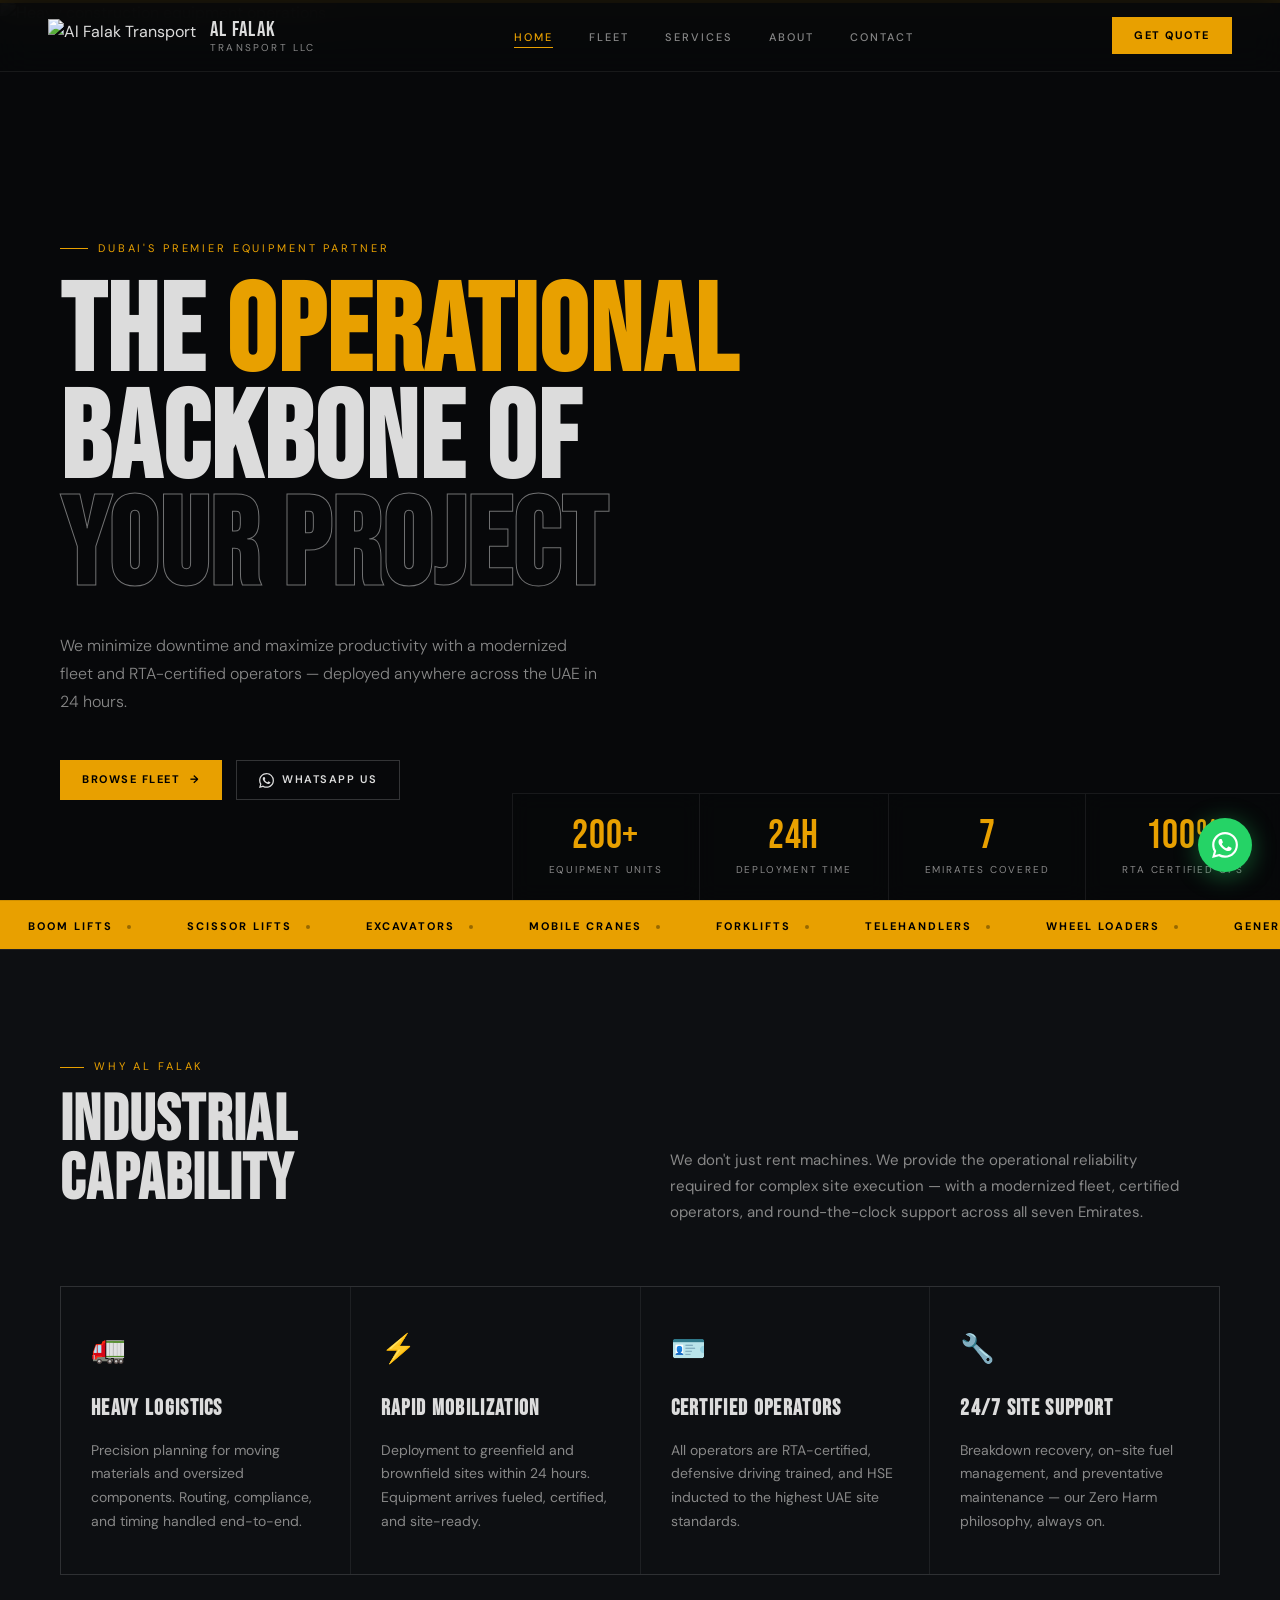
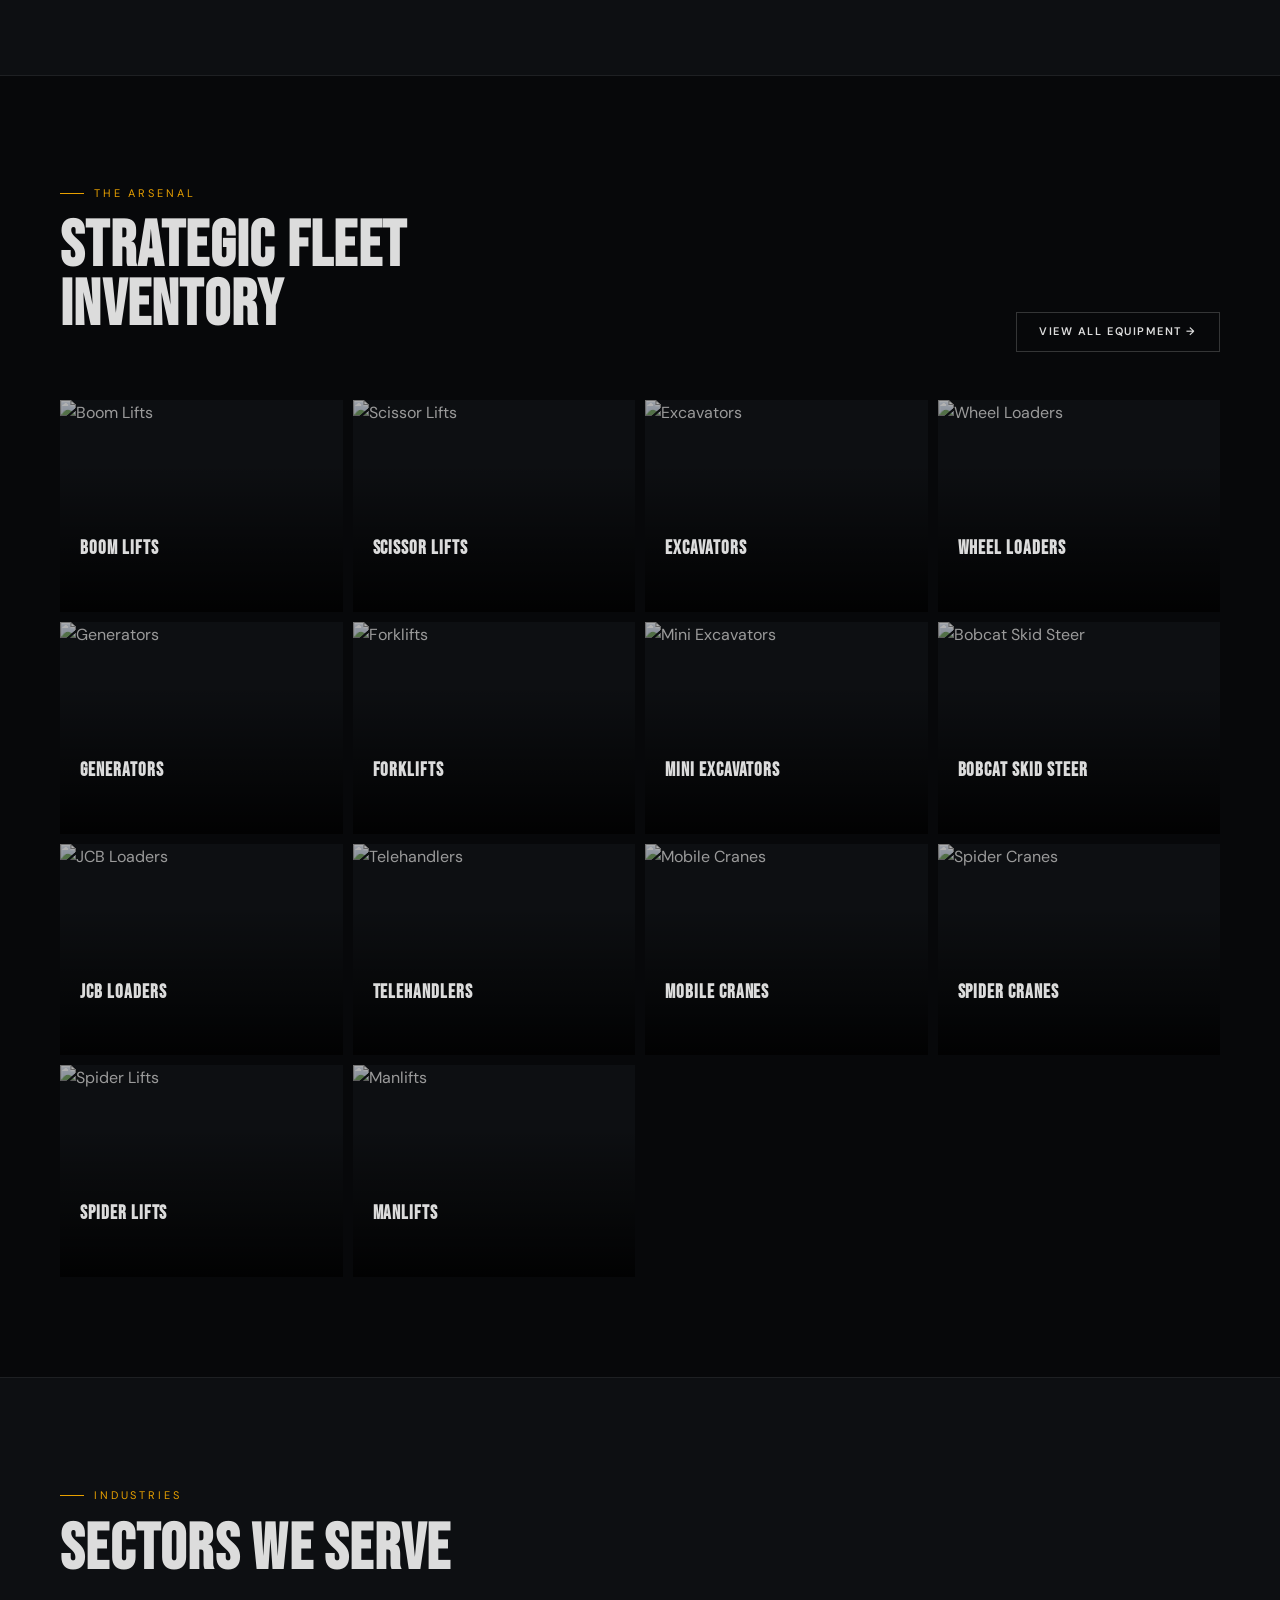
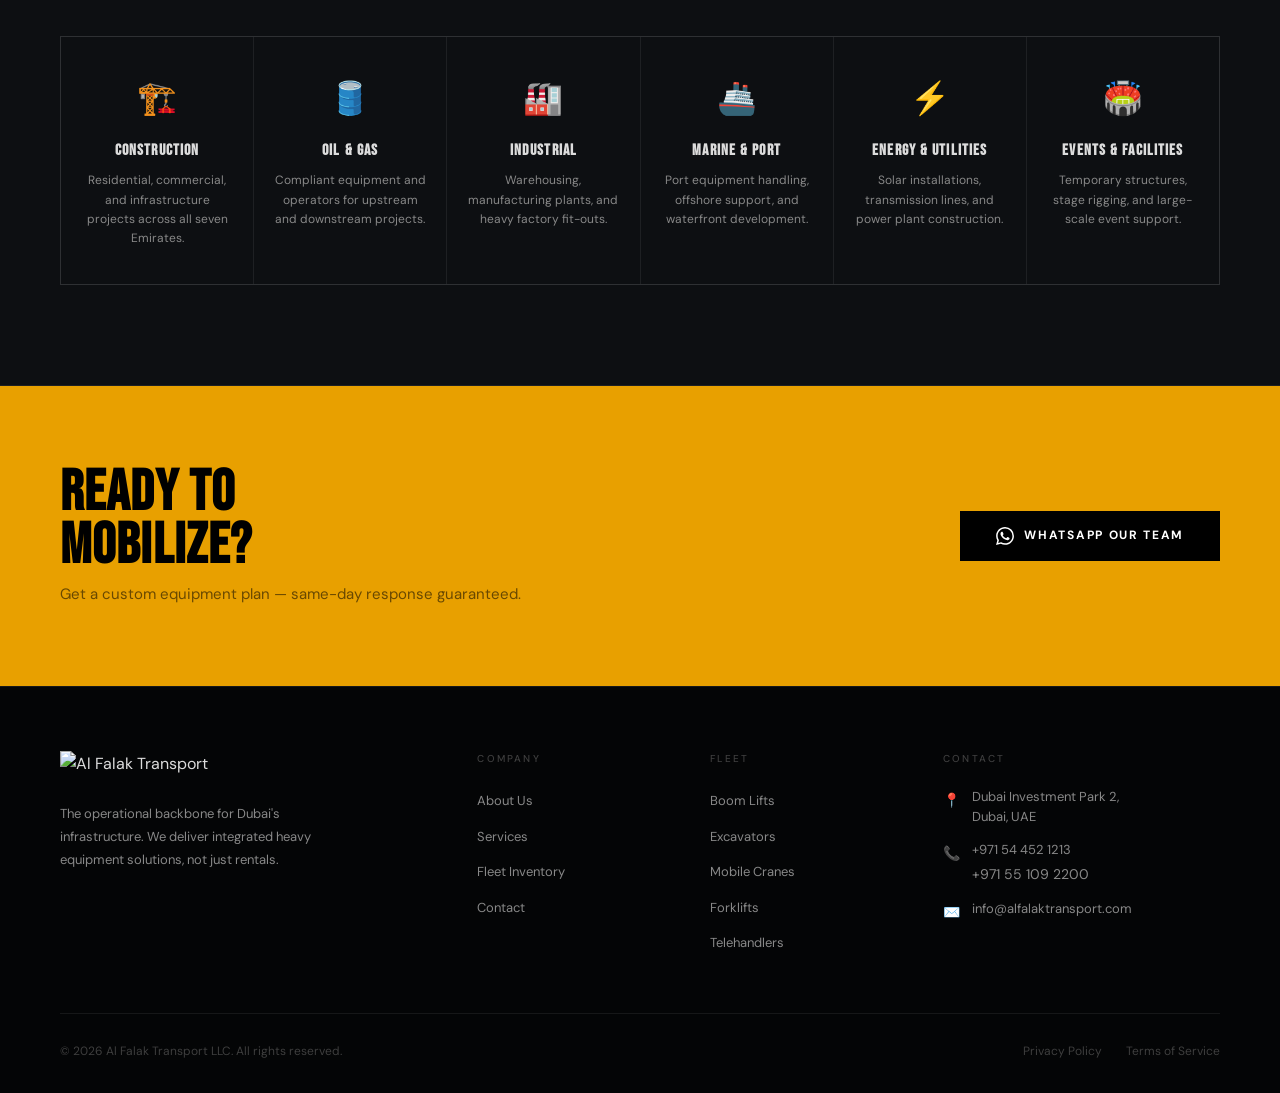
==== commit 9c24e8a1: "this new number" ====
--- a/index.html
+++ b/index.html
@@ -29,7 +29,7 @@
       <li><a href="contact.html">Contact</a></li>
     </ul>
     <div class="nav-right">
-      <a href="https://wa.me/971551092200" class="btn-primary" target="_blank" rel="noopener">Get Quote</a>
+      <a href="https://wa.me/971544521213" class="btn-primary" target="_blank" rel="noopener">Get Quote</a>
       <div class="hamburger" onclick="toggleMenu()" aria-label="Menu">
         <span></span><span></span><span></span>
       </div>
@@ -41,7 +41,7 @@
     <a href="services.html">Services</a>
     <a href="about.html">About Us</a>
     <a href="contact.html">Contact</a>
-    <a href="https://wa.me/971551092200" target="_blank" style="color:#25D366">WhatsApp Us</a>
+    <a href="https://wa.me/971544521213" target="_blank" style="color:#25D366">WhatsApp Us</a>
   </div>
 
   <!-- ═══════════════ HERO ═══════════════ -->
@@ -69,7 +69,7 @@
       </p>
       <div class="hero-actions fade-up d4">
         <a href="fleet.html" class="btn-primary">Browse Fleet &nbsp;→</a>
-        <a href="https://wa.me/971551092200" class="btn-outline" target="_blank" rel="noopener">
+        <a href="https://wa.me/971544521213" class="btn-outline" target="_blank" rel="noopener">
           <svg width="15" height="15" viewBox="0 0 24 24" fill="currentColor"><path d="M17.472 14.382c-.297-.149-1.758-.867-2.03-.967-.273-.099-.471-.148-.67.15-.197.297-.767.966-.94 1.164-.173.199-.347.223-.644.075-.297-.15-1.255-.463-2.39-1.475-.883-.788-1.48-1.761-1.653-2.059-.173-.297-.018-.458.13-.606.134-.133.298-.347.446-.52.149-.174.198-.298.298-.497.099-.198.05-.371-.025-.52-.075-.149-.669-1.612-.916-2.207-.242-.579-.487-.5-.669-.51-.173-.008-.371-.01-.57-.01-.198 0-.52.074-.792.372-.272.297-1.04 1.016-1.04 2.479 0 1.462 1.065 2.875 1.213 3.074.149.198 2.096 3.2 5.077 4.487.709.306 1.262.489 1.694.625.712.227 1.36.195 1.871.118.571-.085 1.758-.719 2.006-1.413.248-.694.248-1.289.173-1.413-.074-.124-.272-.198-.57-.347m-5.421 7.403h-.004a9.87 9.87 0 01-5.031-1.378l-.361-.214-3.741.982.998-3.648-.235-.374a9.86 9.86 0 01-1.51-5.26c.001-5.45 4.436-9.884 9.888-9.884 2.64 0 5.122 1.03 6.988 2.898a9.825 9.825 0 012.893 6.994c-.003 5.45-4.437 9.884-9.885 9.884m8.413-18.297A11.815 11.815 0 0012.05 0C5.495 0 .16 5.335.157 11.892c0 2.096.547 4.142 1.588 5.945L.057 24l6.305-1.654a11.882 11.882 0 005.683 1.448h.005c6.554 0 11.89-5.335 11.893-11.893a11.821 11.821 0 00-3.48-8.413Z"/></svg>
           WhatsApp Us
         </a>
@@ -291,7 +291,7 @@
       <h2>Ready to<br>Mobilize?</h2>
       <p>Get a custom equipment plan — same-day response guaranteed.</p>
     </div>
-    <a href="https://wa.me/971551092200" class="btn-dark" target="_blank" rel="noopener">
+    <a href="https://wa.me/971544521213" class="btn-dark" target="_blank" rel="noopener">
       <svg width="18" height="18" viewBox="0 0 24 24" fill="currentColor"><path d="M17.472 14.382c-.297-.149-1.758-.867-2.03-.967-.273-.099-.471-.148-.67.15-.197.297-.767.966-.94 1.164-.173.199-.347.223-.644.075-.297-.15-1.255-.463-2.39-1.475-.883-.788-1.48-1.761-1.653-2.059-.173-.297-.018-.458.13-.606.134-.133.298-.347.446-.52.149-.174.198-.298.298-.497.099-.198.05-.371-.025-.52-.075-.149-.669-1.612-.916-2.207-.242-.579-.487-.5-.669-.51-.173-.008-.371-.01-.57-.01-.198 0-.52.074-.792.372-.272.297-1.04 1.016-1.04 2.479 0 1.462 1.065 2.875 1.213 3.074.149.198 2.096 3.2 5.077 4.487.709.306 1.262.489 1.694.625.712.227 1.36.195 1.871.118.571-.085 1.758-.719 2.006-1.413.248-.694.248-1.289.173-1.413-.074-.124-.272-.198-.57-.347m-5.421 7.403h-.004a9.87 9.87 0 01-5.031-1.378l-.361-.214-3.741.982.998-3.648-.235-.374a9.86 9.86 0 01-1.51-5.26c.001-5.45 4.436-9.884 9.888-9.884 2.64 0 5.122 1.03 6.988 2.898a9.825 9.825 0 012.893 6.994c-.003 5.45-4.437 9.884-9.885 9.884m8.413-18.297A11.815 11.815 0 0012.05 0C5.495 0 .16 5.335.157 11.892c0 2.096.547 4.142 1.588 5.945L.057 24l6.305-1.654a11.882 11.882 0 005.683 1.448h.005c6.554 0 11.89-5.335 11.893-11.893a11.821 11.821 0 00-3.48-8.413Z"/></svg>
       WhatsApp Our Team
     </a>
@@ -331,7 +331,8 @@
         </div>
         <div class="footer-contact-row">
           <span class="footer-contact-icon">📞</span>
-          <p><a href="tel:+971551092200">+971 55 109 2200</a></p>
+          <p><a href="tel:+971544521213">+971 54 452 1213</a><br>
+            <a href="tel:+971551092200" style="font-size: 14px; color: var(--text-muted); margin-top: 4px; display: inline-block;">+971 55 109 2200</a></p>
         </div>
         <div class="footer-contact-row">
           <span class="footer-contact-icon">✉️</span>
@@ -349,7 +350,7 @@
   </footer>
 
   <!-- WhatsApp Float -->
-  <a href="https://wa.me/971551092200" class="wa-float" target="_blank" rel="noopener" aria-label="WhatsApp">
+  <a href="https://wa.me/971544521213" class="wa-float" target="_blank" rel="noopener" aria-label="WhatsApp">
     <svg viewBox="0 0 24 24"><path d="M17.472 14.382c-.297-.149-1.758-.867-2.03-.967-.273-.099-.471-.148-.67.15-.197.297-.767.966-.94 1.164-.173.199-.347.223-.644.075-.297-.15-1.255-.463-2.39-1.475-.883-.788-1.48-1.761-1.653-2.059-.173-.297-.018-.458.13-.606.134-.133.298-.347.446-.52.149-.174.198-.298.298-.497.099-.198.05-.371-.025-.52-.075-.149-.669-1.612-.916-2.207-.242-.579-.487-.5-.669-.51-.173-.008-.371-.01-.57-.01-.198 0-.52.074-.792.372-.272.297-1.04 1.016-1.04 2.479 0 1.462 1.065 2.875 1.213 3.074.149.198 2.096 3.2 5.077 4.487.709.306 1.262.489 1.694.625.712.227 1.36.195 1.871.118.571-.085 1.758-.719 2.006-1.413.248-.694.248-1.289.173-1.413-.074-.124-.272-.198-.57-.347m-5.421 7.403h-.004a9.87 9.87 0 01-5.031-1.378l-.361-.214-3.741.982.998-3.648-.235-.374a9.86 9.86 0 01-1.51-5.26c.001-5.45 4.436-9.884 9.888-9.884 2.64 0 5.122 1.03 6.988 2.898a9.825 9.825 0 012.893 6.994c-.003 5.45-4.437 9.884-9.885 9.884m8.413-18.297A11.815 11.815 0 0012.05 0C5.495 0 .16 5.335.157 11.892c0 2.096.547 4.142 1.588 5.945L.057 24l6.305-1.654a11.882 11.882 0 005.683 1.448h.005c6.554 0 11.89-5.335 11.893-11.893a11.821 11.821 0 00-3.48-8.413Z"/></svg>
   </a>
 
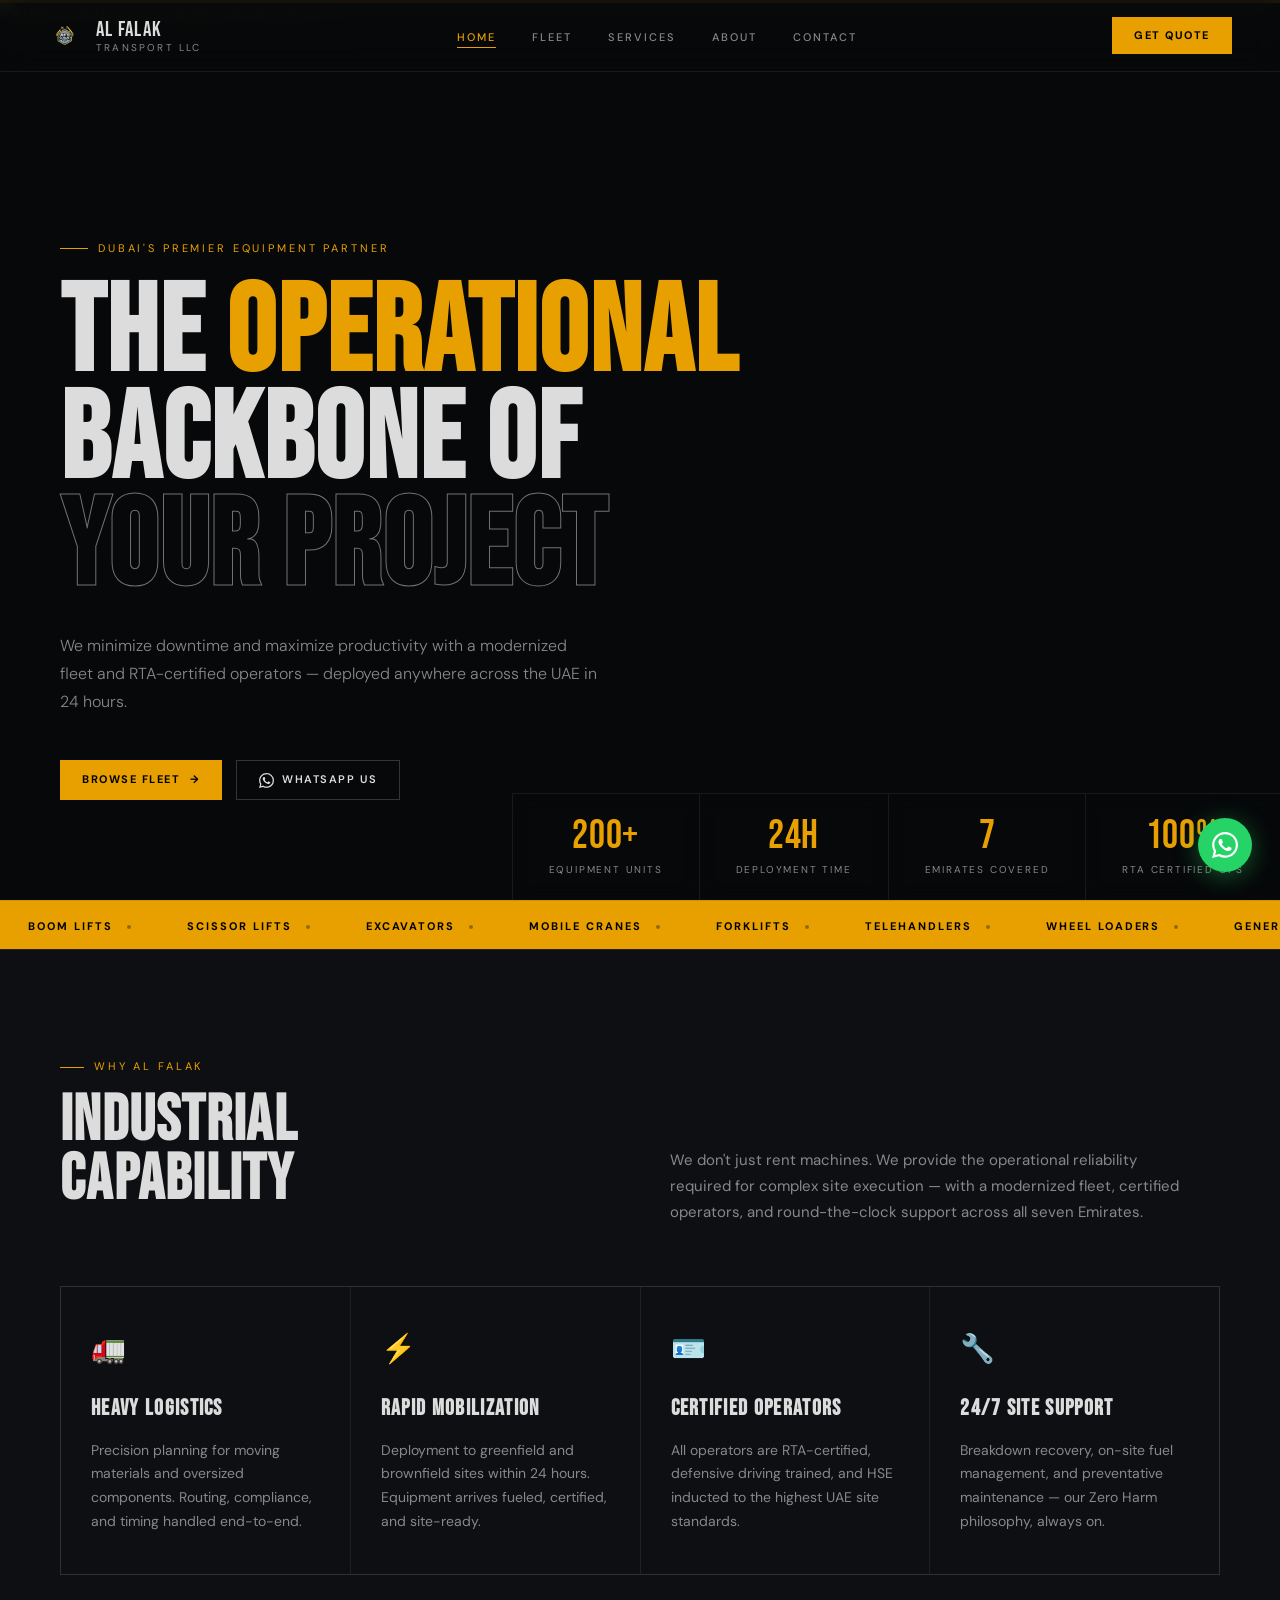
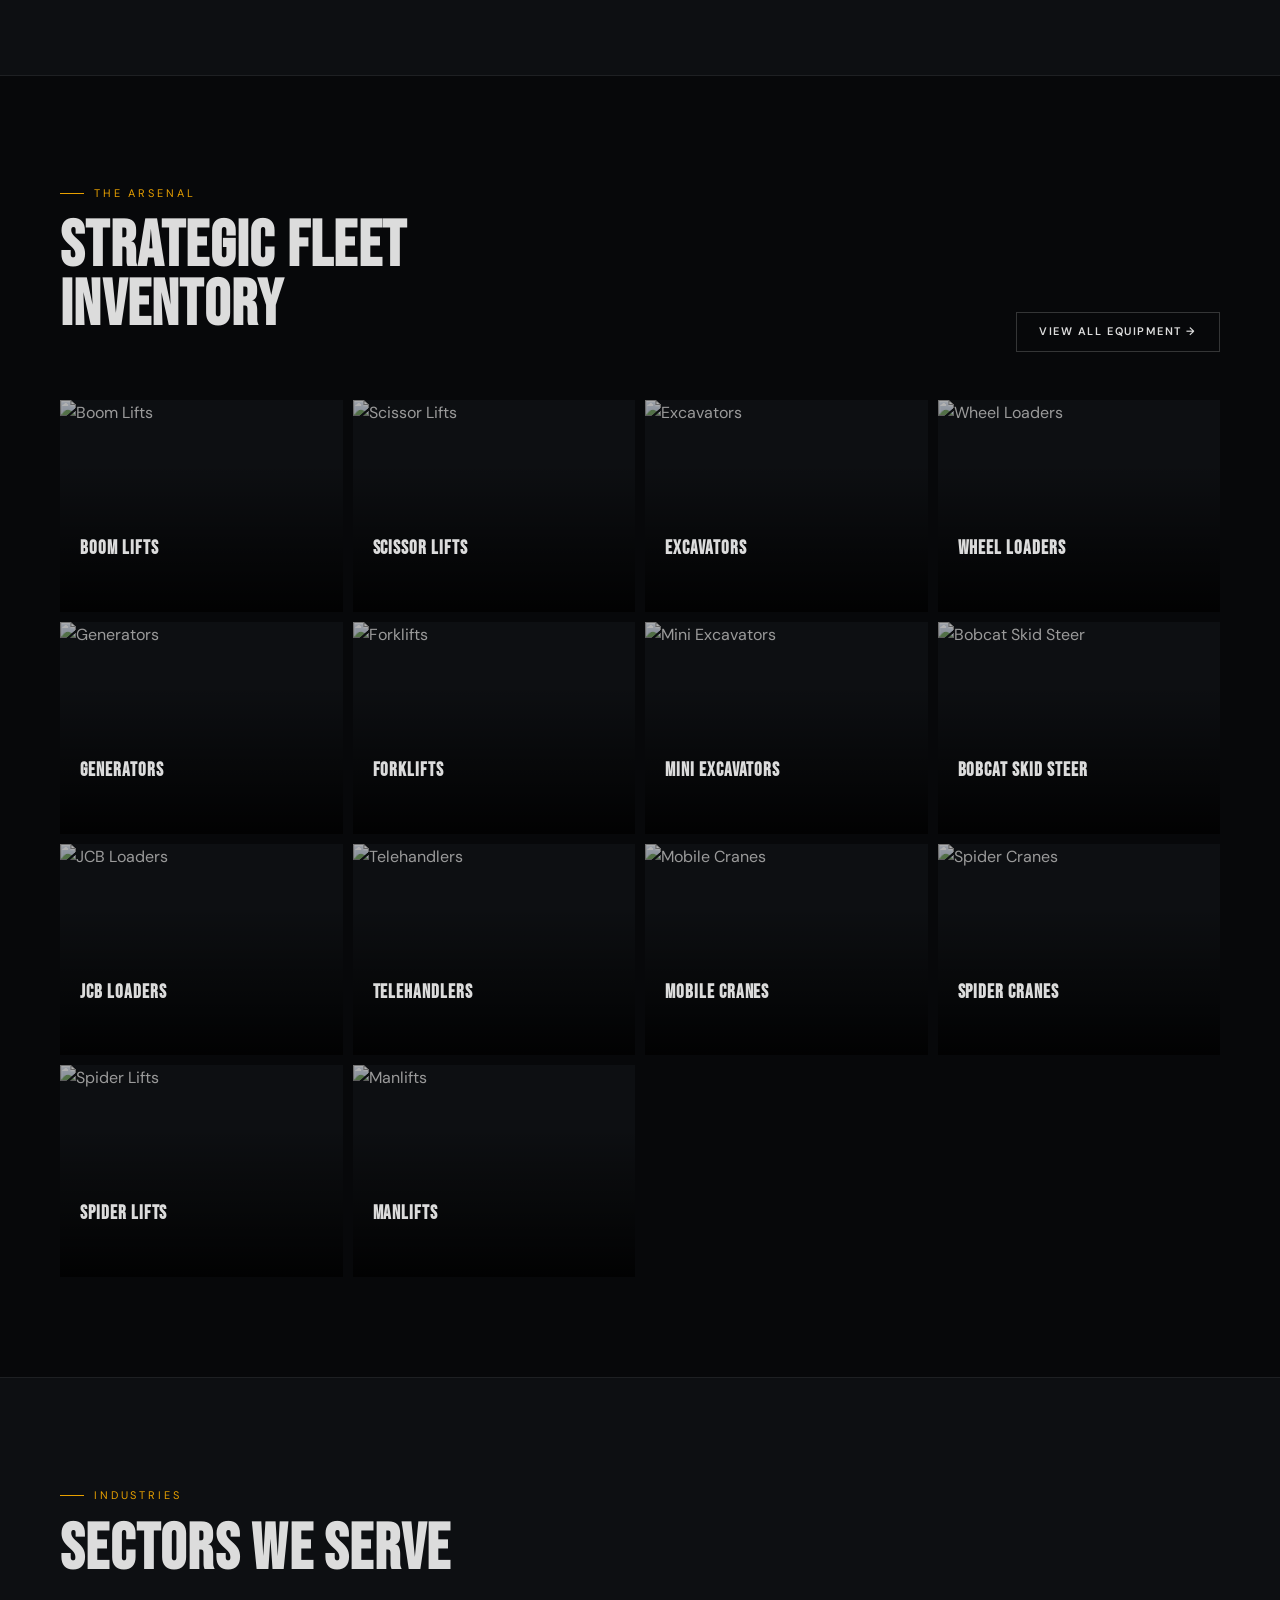
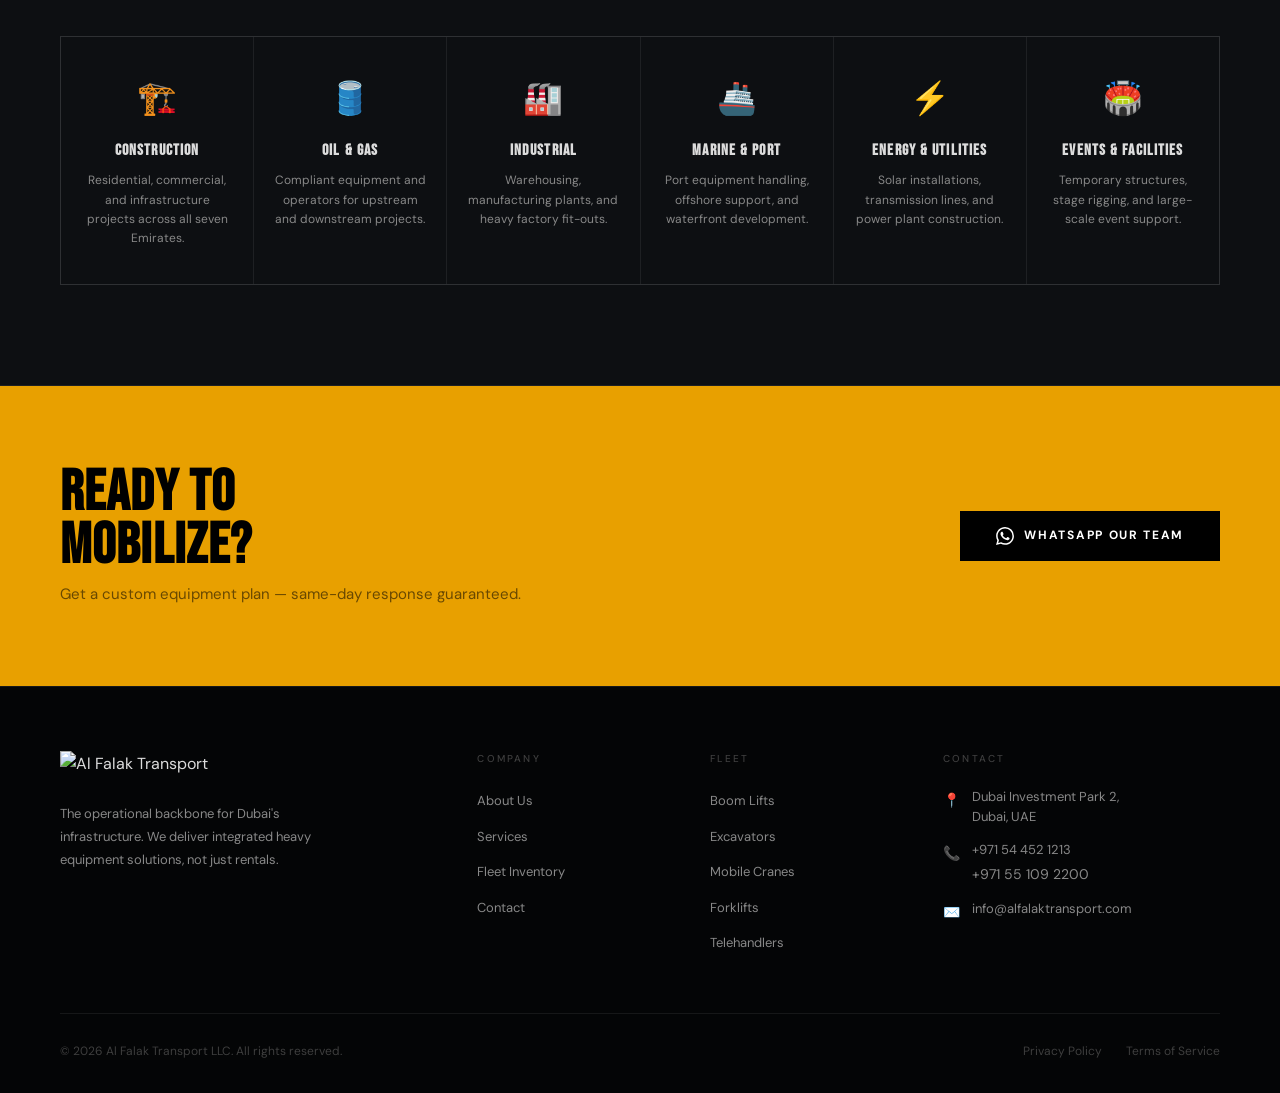
==== commit 77810ba1: "static logo" ====
--- a/index.html
+++ b/index.html
@@ -18,7 +18,7 @@
   <!-- ═══════════════ NAV ═══════════════ -->
   <nav class="nav">
     <a href="index.html" class="nav-logo">
-      <img src="https://alfalaktransport.com/static/img/logo.png" alt="Al Falak Transport">
+      <img src="logo/logo.png" alt="Al Falak Transport">
       <div class="nav-logo-text">Al Falak <span>Transport LLC</span></div>
     </a>
     <ul class="nav-links">
